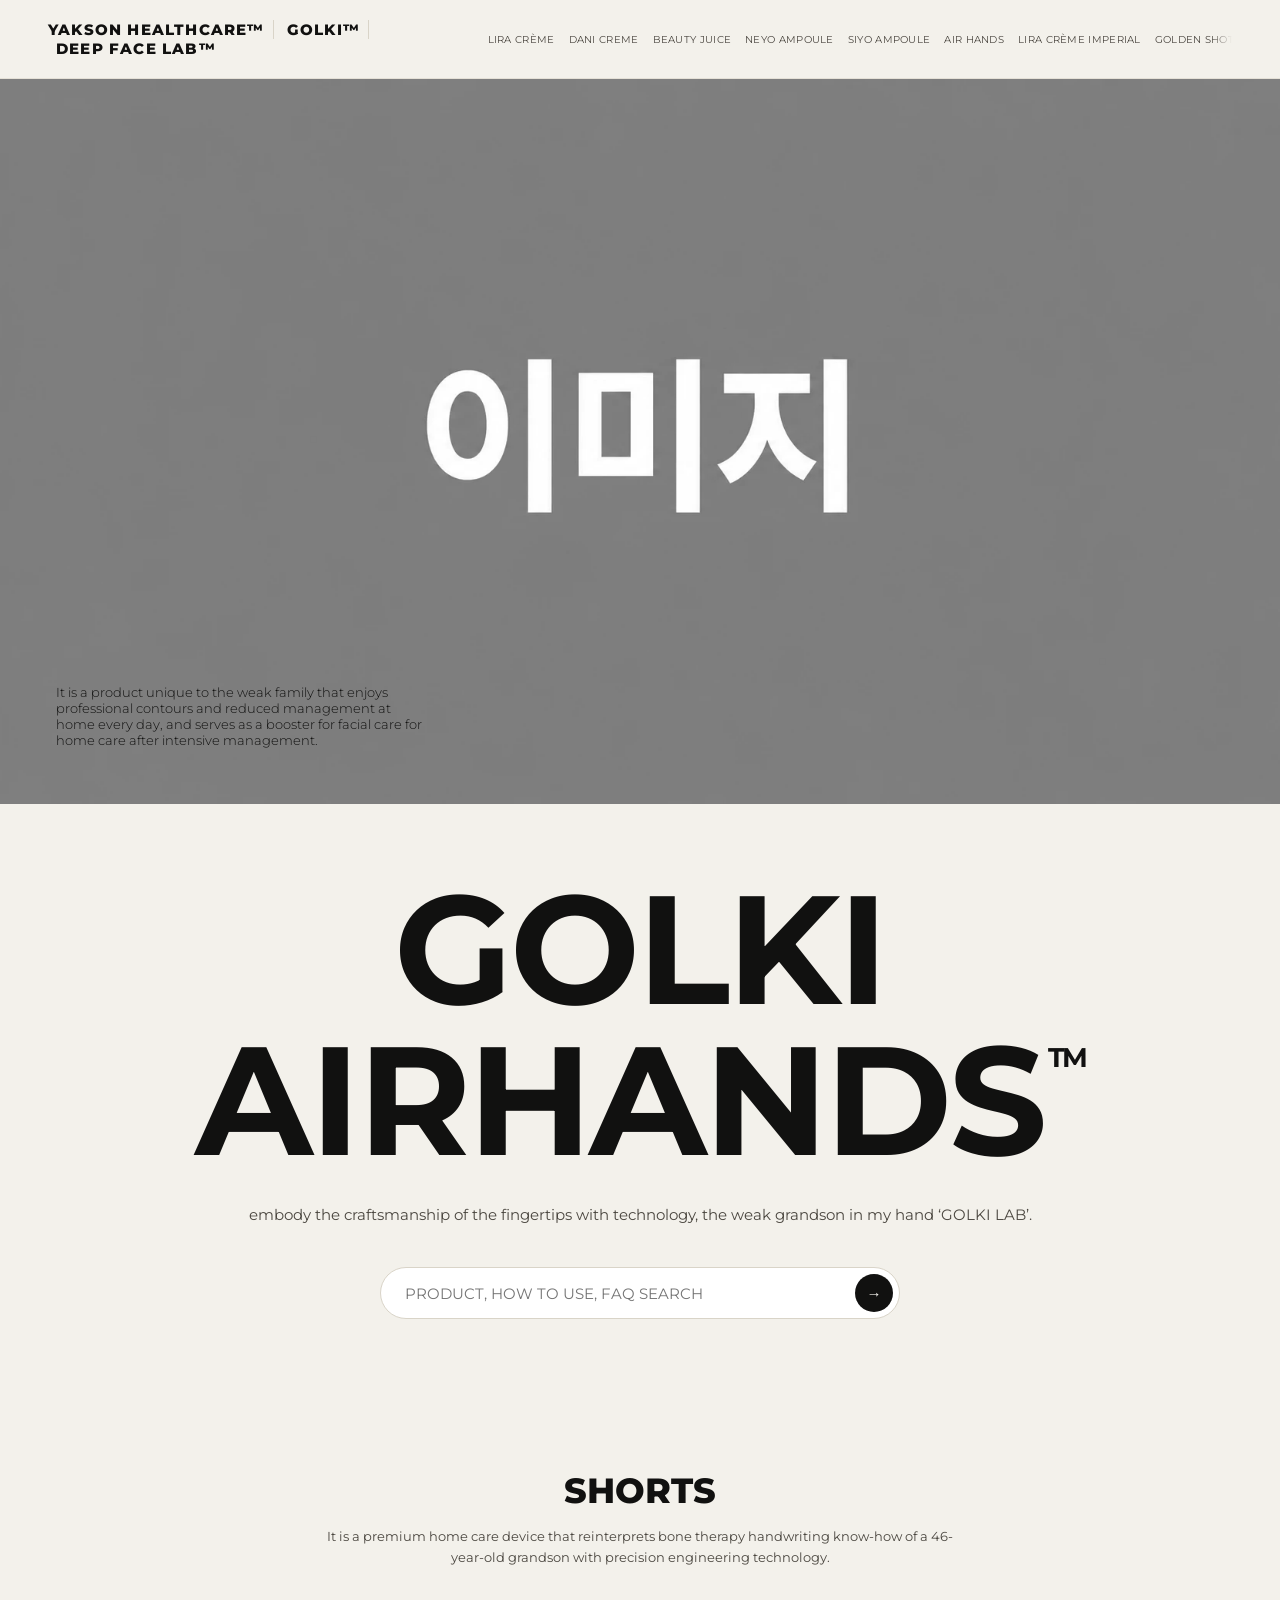
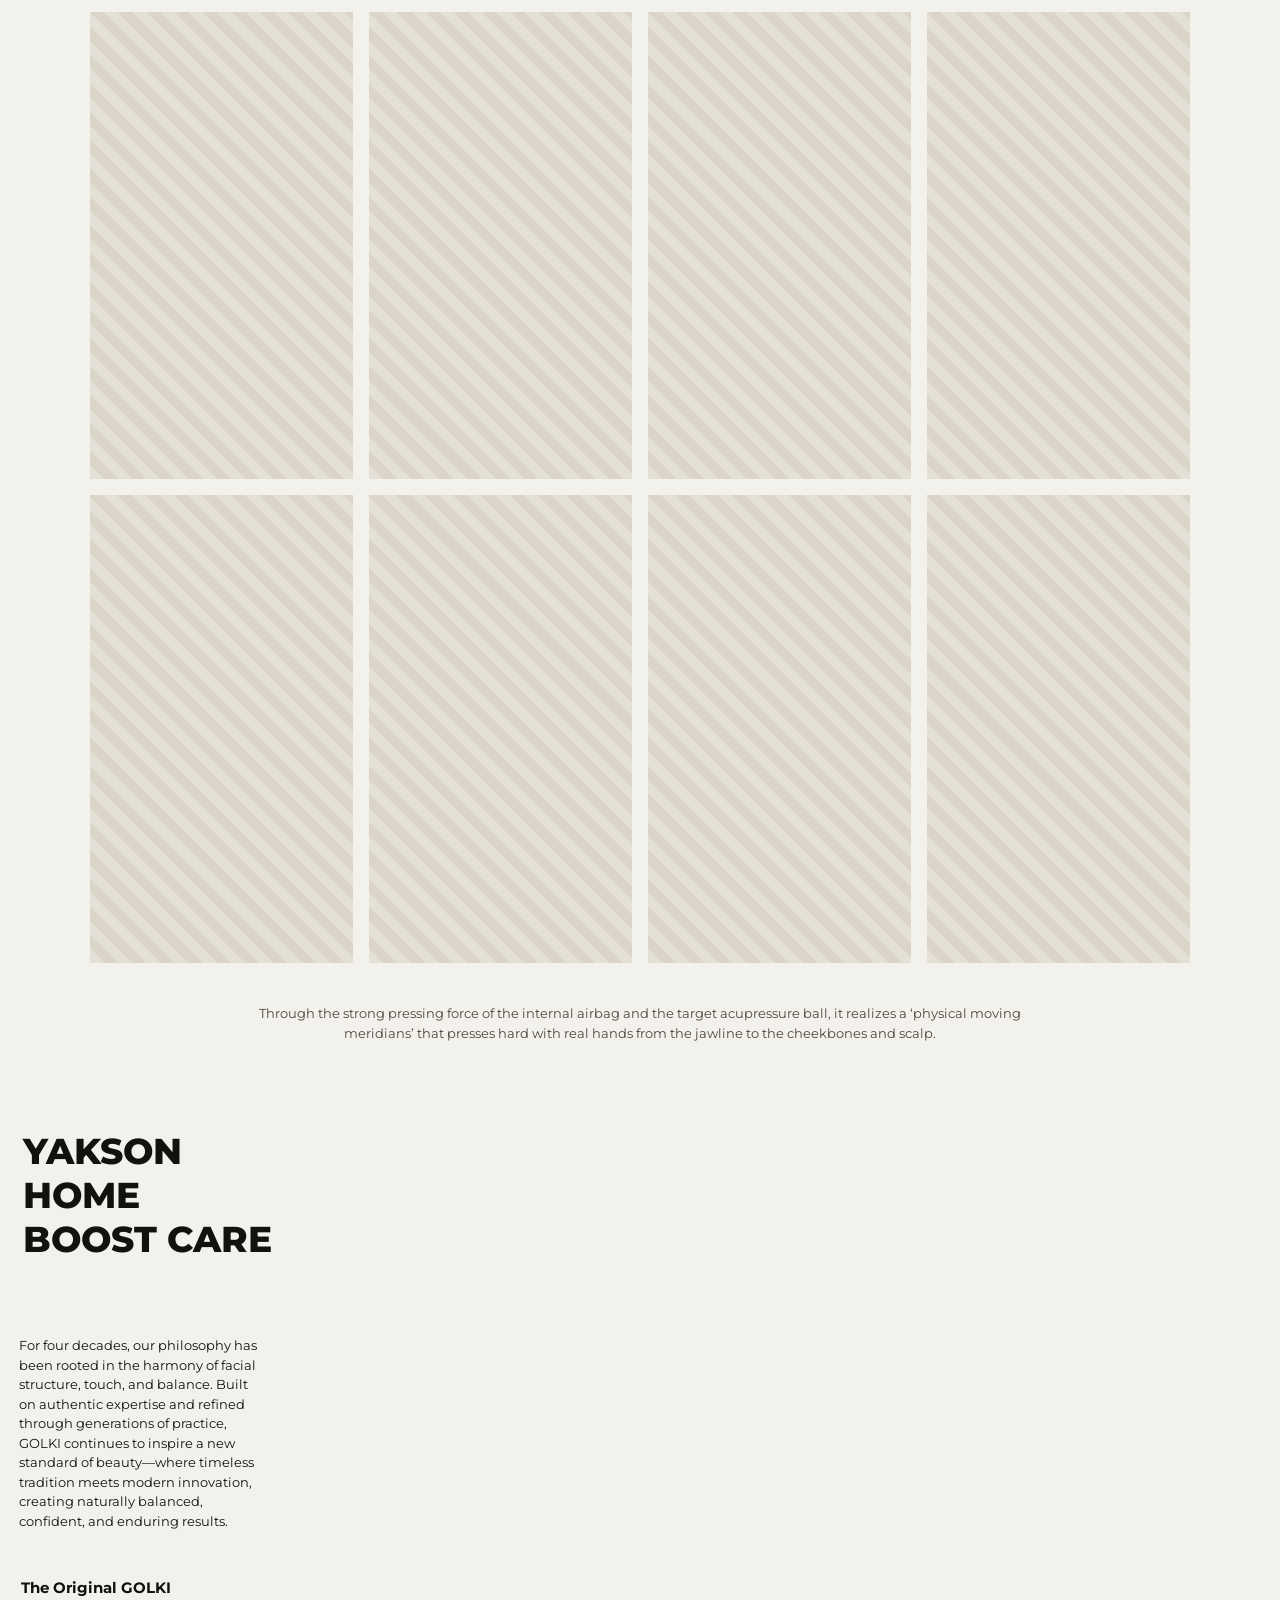
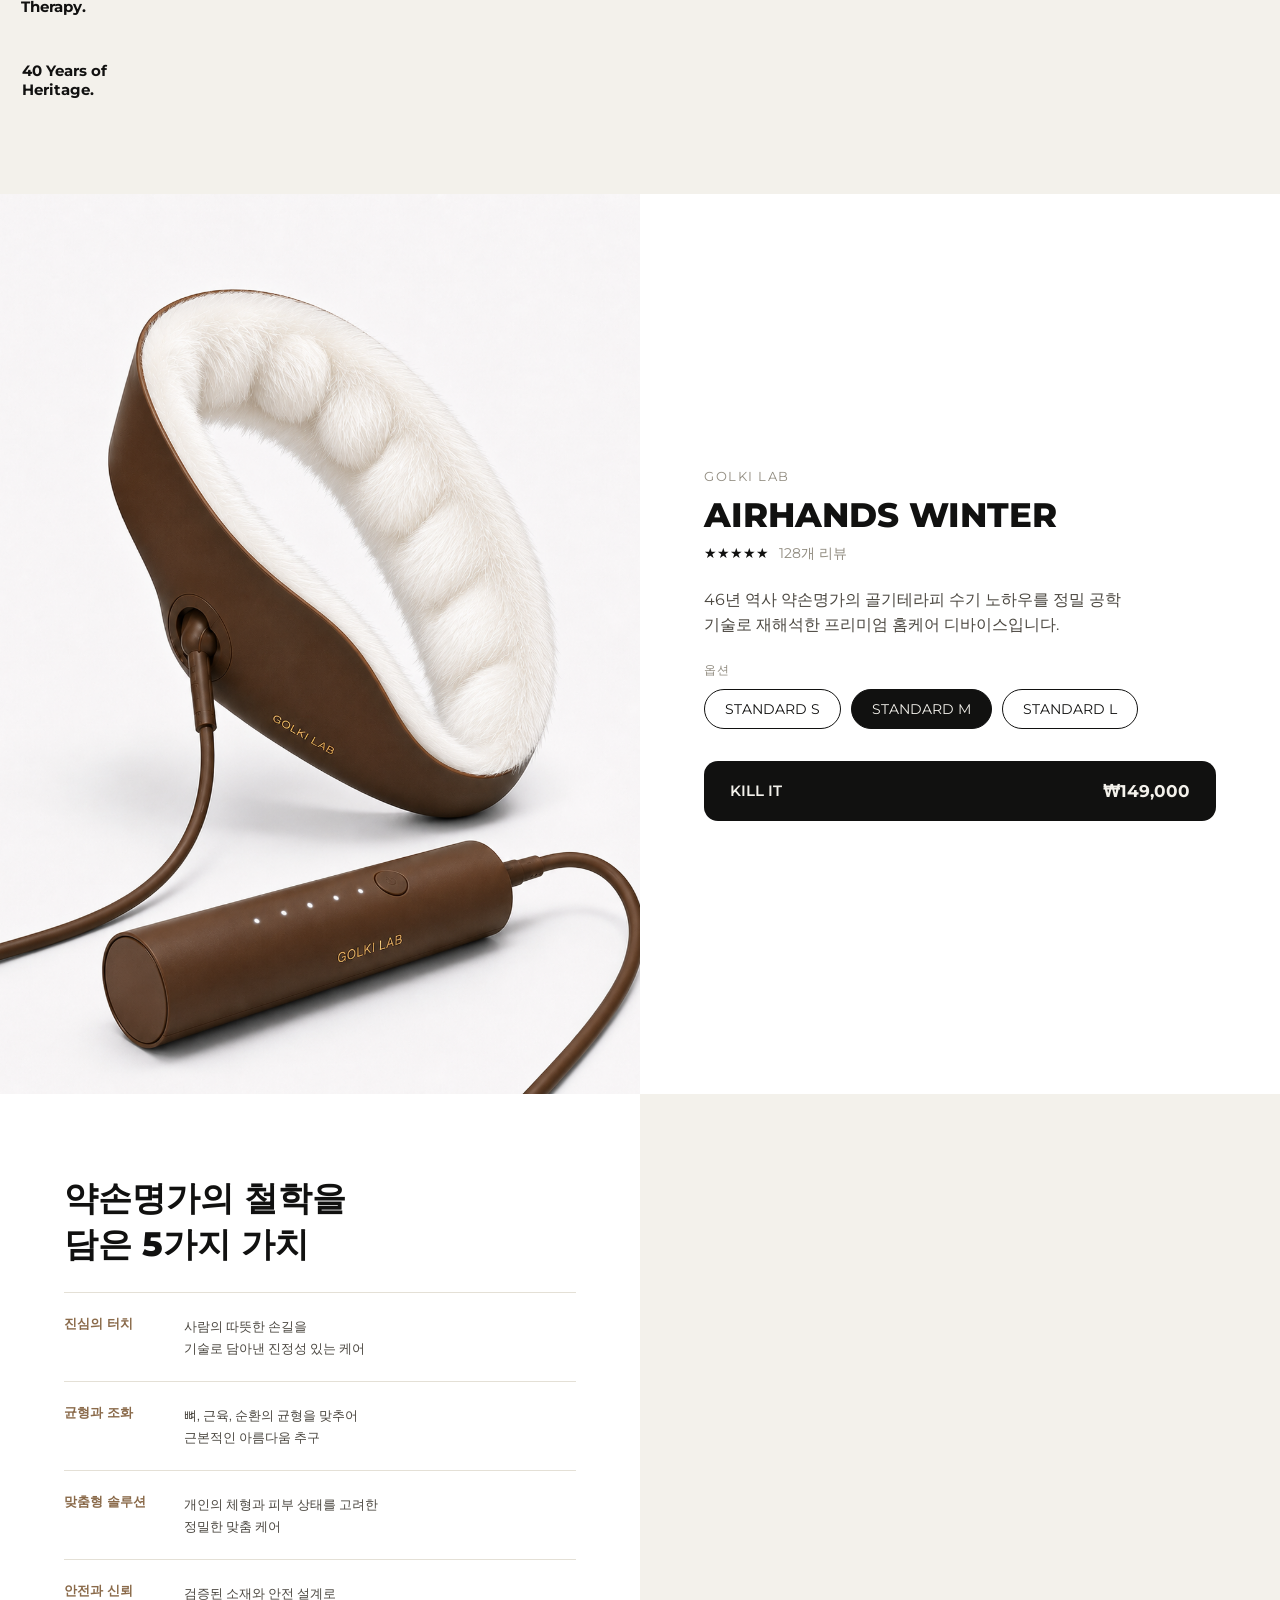
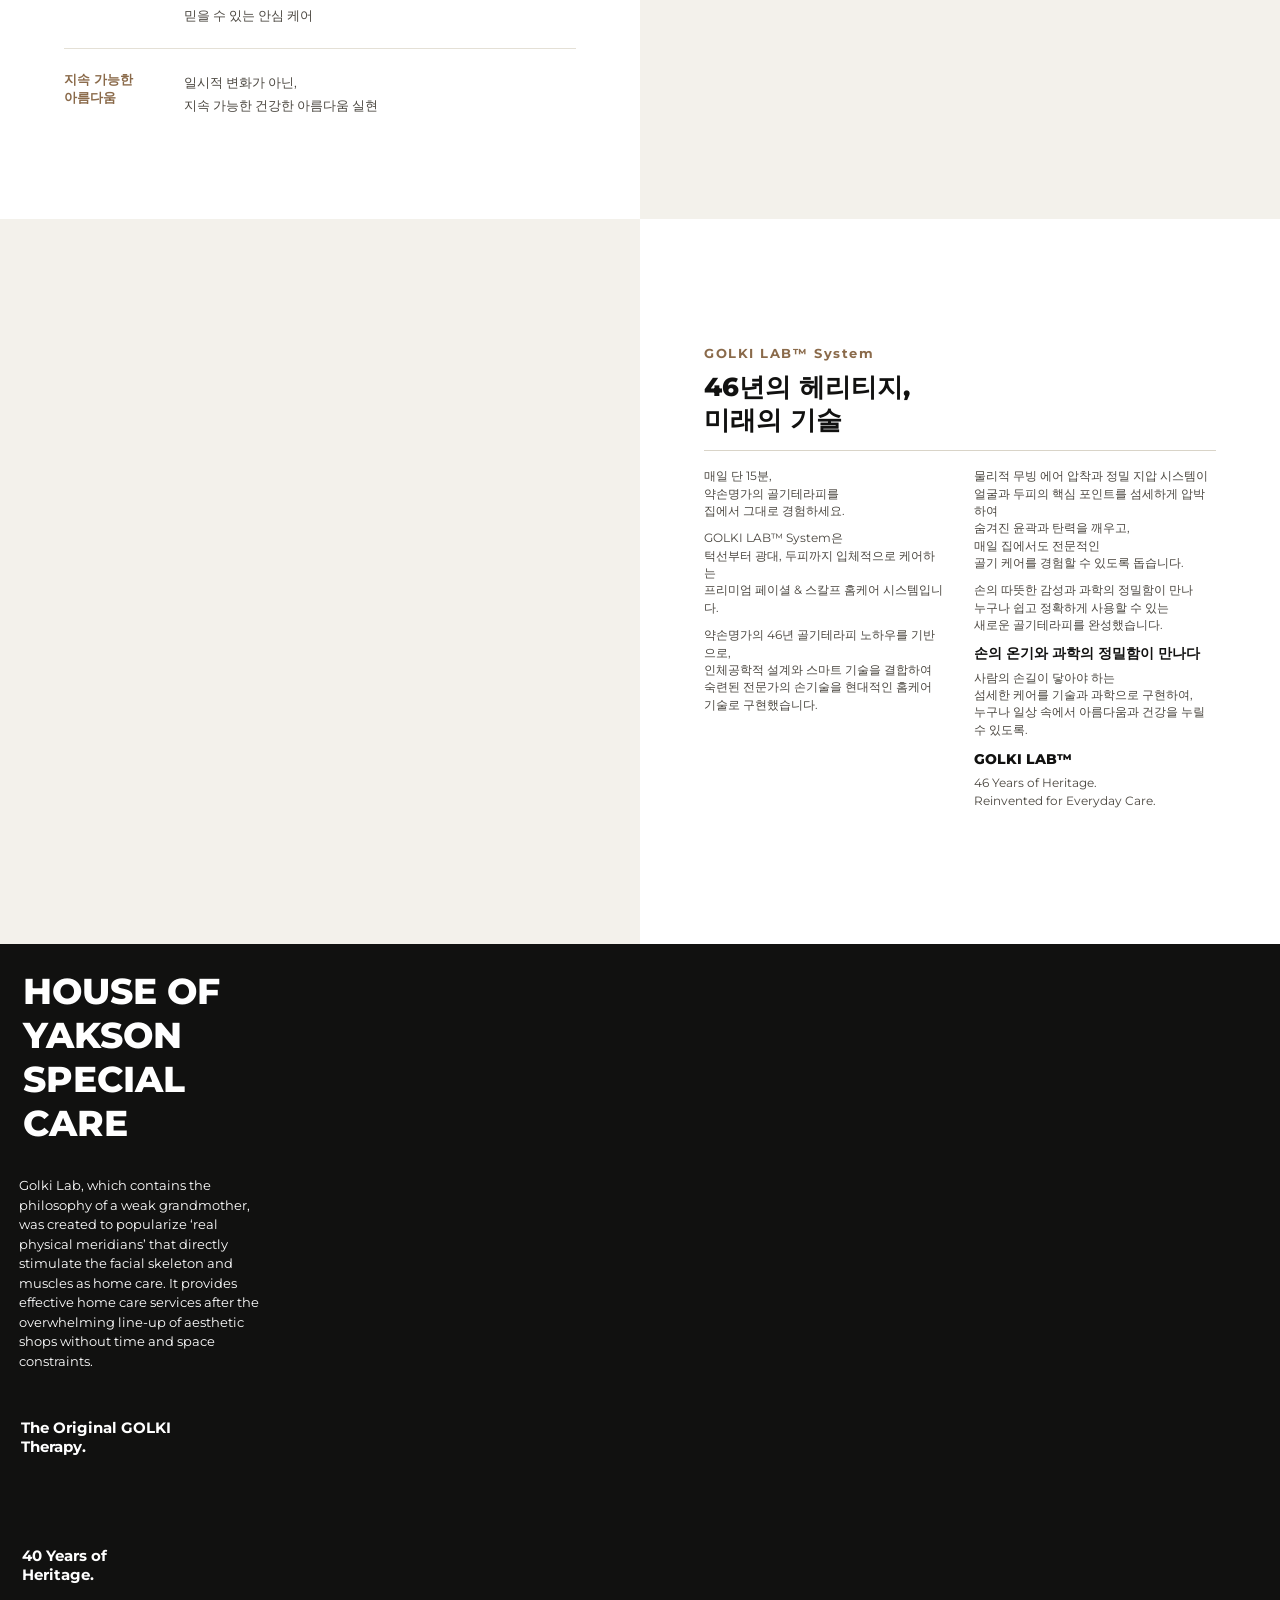
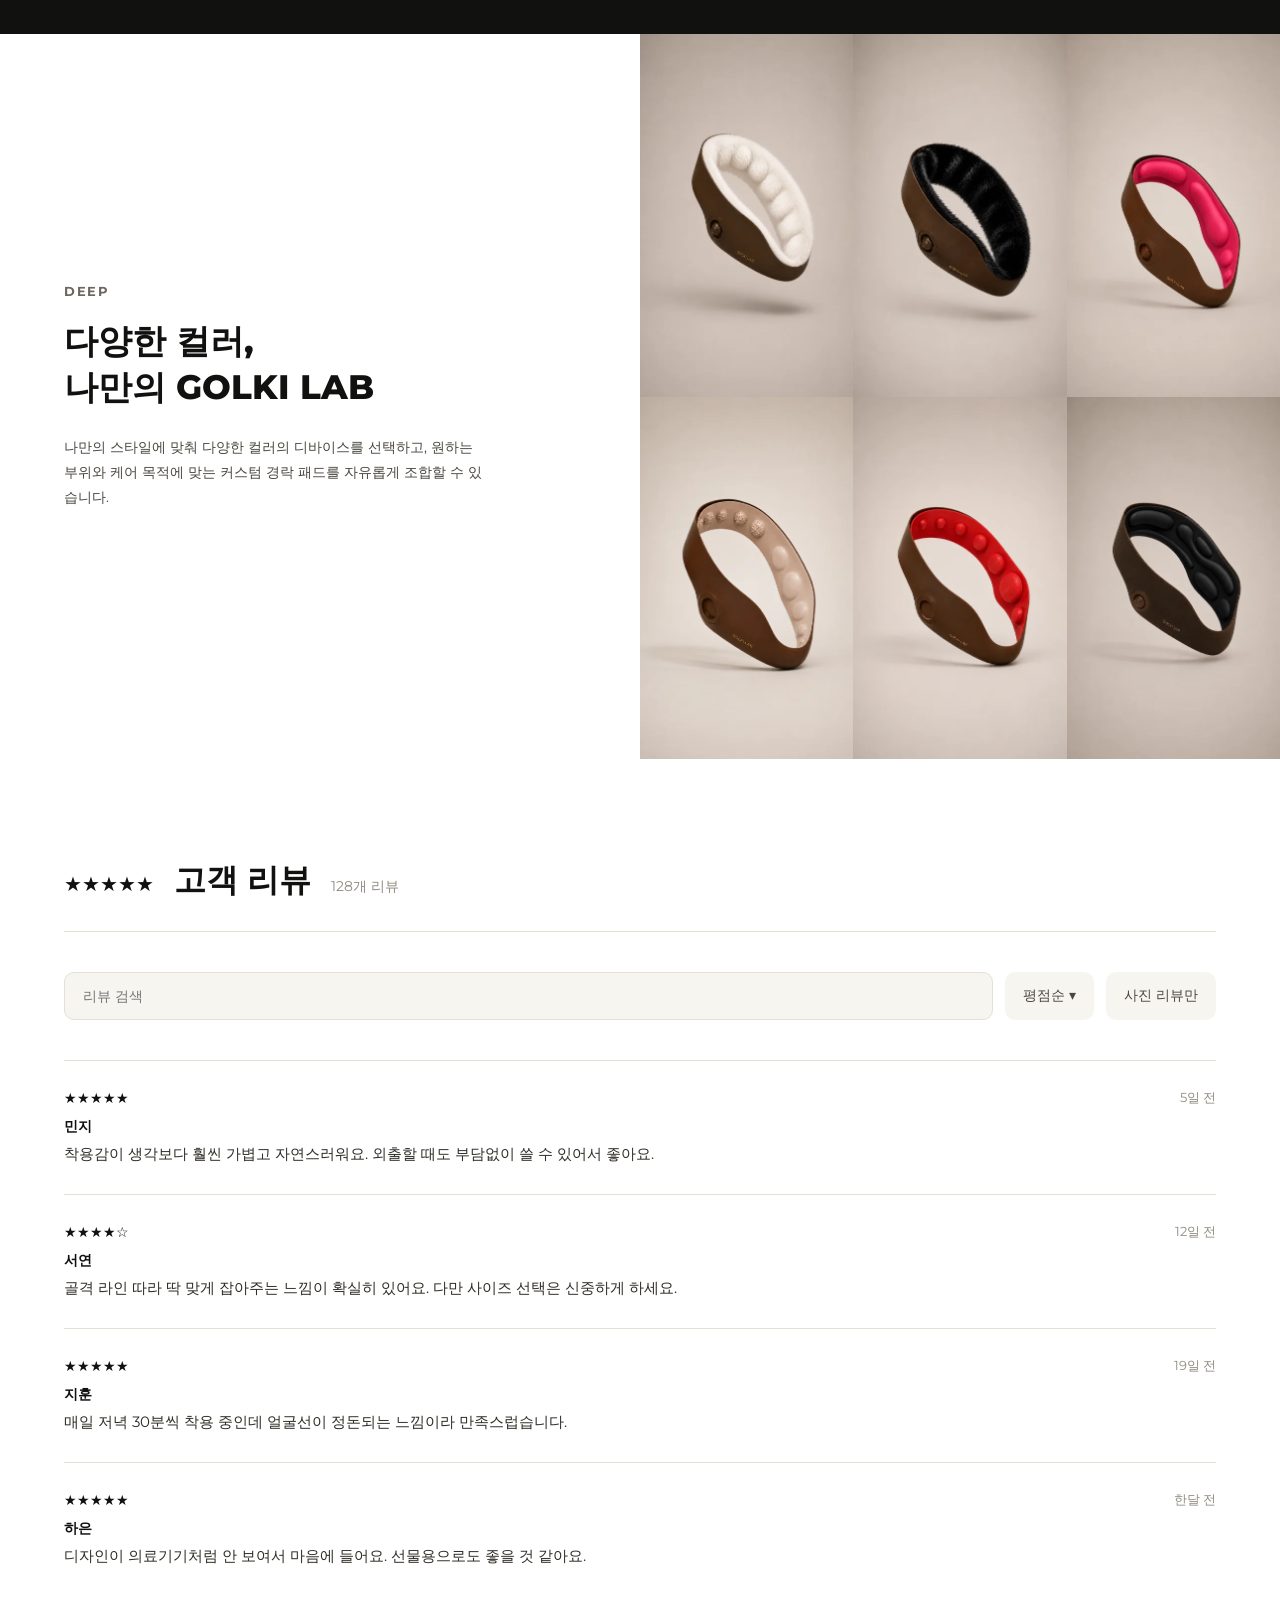
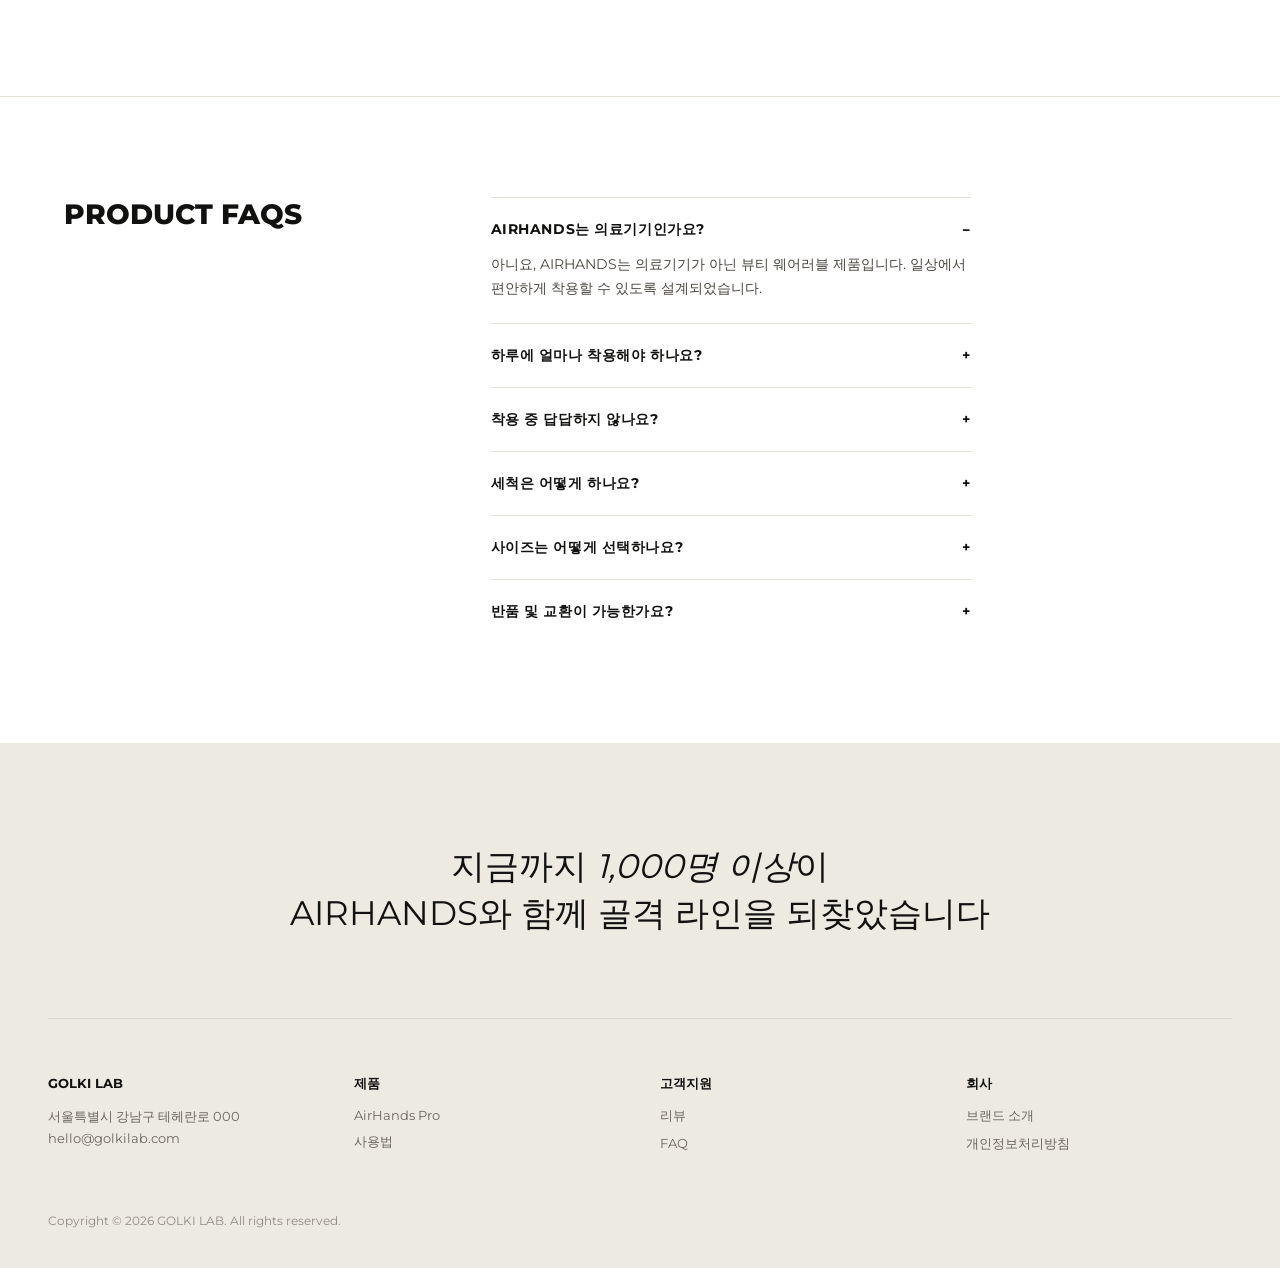
==== airhands.html @ cce20fc6 "Swap AIRHANDS landing first image for the new provided image Replaced the top hover-reveal section's" ====
<!DOCTYPE html>
<html lang="en">
<head>
<meta charset="utf-8">
<meta name="viewport" content="width=device-width, initial-scale=1">
<title>GOLKI AIRHANDS — House of Yakson Special Care</title>
<link rel="stylesheet" href="style.css?v=18">
<link rel="stylesheet" href="detail.css?v=23">
<link rel="stylesheet" href="deep/deep.css?v=75">
</head>
<body>

<header class="dp-header">
  <div class="dp-logo">
    <a class="dp-logo__part" href="https://yaksonhealthcare.com/?NaPm=ct%3Dms4j7hif%7Cci%3Dcheckout%7Ctr%3Dds%7Ctrx%3Dnull%7Chk%3D2b1eb2c19a3b98ba91d987882d9d5e9d4704e793">YAKSON HEALTHCARE™</a>
    <a class="dp-logo__part" href="#section-c" data-scroll="section-c">GOLKI™</a>
    <a class="dp-logo__part" href="deep/deep.html">DEEP FACE LAB™</a>
  </div>
  <nav class="dp-nav">
    <div class="dp-nav__row">
      <a href="deep/products/lira-creme.html">LIRA CRÈME</a>
      <a href="deep/products/azul-gel-creme.html">DANI CREME</a>
      <a href="deep/products/lira-daily-green-juice.html">BEAUTY JUICE</a>
      <a href="deep/products/antioxidant-ampoule.html">NEYO AMPOULE</a>
      <a href="deep/products/lifting-ampoule.html">SIYO AMPOULE</a>
    </div>
    <div class="dp-nav__row">
      <a href="airhands.html">AIR HANDS</a>
      <a href="deep/products/lira-creme-supreme.html">LIRA CRÈME IMPERIAL</a>
      <a href="deep/products/golden-shot.html">GOLDEN SHOT</a>
      <a href="deep/products/booster-toner.html">GETTA TONER</a>
    </div>
  </nav>
</header>

<main>

  <!-- ============ SECTION C — full frame hover-reveal image ============ -->
  <section class="section-c" id="section-c" data-media>
    <canvas class="section-c__canvas"></canvas>
    <img class="section-c__source" src="./assets/airhands-first-image.webp" alt="" hidden>
    <p class="section-c__caption">It is a product unique to the weak family that enjoys professional contours and reduced management at home every day, and serves as a booster for facial care for home care after intensive management.</p>
  </section>

  <!-- ============ SECTION A — hero / search ============ -->
  <section class="section-a" id="section-a">
    <div class="hero">
      <h1 class="hero__title">GOLKI<br><span class="hero__airhands-row"><span class="hero__airhands-text">AIRHANDS</span><span class="hero__tm">TM</span></span></h1>
      <p class="hero__tagline">embody the craftsmanship of the fingertips with technology, the weak grandson in my hand &lsquo;GOLKI LAB&rsquo;.</p>

      <div class="search" id="search">
        <div class="search__bar">
          <input class="search__input" id="searchInput" type="text" placeholder="PRODUCT, HOW TO USE, FAQ SEARCH" autocomplete="off">
          <button class="search__btn" id="searchBtn" type="button" aria-label="Search">→</button>
        </div>
        <div class="search__suggestions" id="searchSuggestions" hidden></div>
      </div>
    </div>
  </section>

  <!-- ============ SECTION B — SHORTS video grid ============ -->
  <section class="section-b" id="section-b">
    <div class="section-b__intro">
      <h2>SHORTS</h2>
      <p>It is a premium home care device that reinterprets bone therapy handwriting know-how of a 46-year-old grandson with precision engineering technology.</p>
    </div>
    <div class="video-grid" id="videoGrid"></div>
    <p class="section-b__outro">Through the strong pressing force of the internal airbag and the target acupressure ball, it realizes a &lsquo;physical moving meridians&rsquo; that presses hard with real hands from the jawline to the cheekbones and scalp.</p>
  </section>

  <!-- ============ FULL PAGE AUTOPLAY VIDEO ============ -->
  <section class="section-full-video" id="section-full-video" data-media>
    <video class="section-full-video__video" autoplay muted loop playsinline data-fallback="video">
      <source src="./assets/full-video-1.mp4" type="video/mp4">
    </video>
    <div class="section-full-video__heading">YAKSON<br>HOME<br>BOOST CARE</div>
    <p class="section-full-video__body">For four decades, our philosophy has been rooted in the harmony of facial structure, touch, and balance. Built on authentic expertise and refined through generations of practice, GOLKI continues to inspire a new standard of beauty—where timeless tradition meets modern innovation, creating naturally balanced, confident, and enduring results.</p>
    <strong class="section-full-video__eyebrow-top">The Original GOLKI Therapy.</strong>
    <strong class="section-full-video__eyebrow-bottom">40 Years of Heritage.</strong>
  </section>

  <!-- ============ SECTION E — half/half purchase panel ============ -->
  <section class="section-e" id="section-e">
    <div class="section-e__image" data-media>
      <img src="./img_7963-mrjzghoz-988d.png" alt="" data-fallback="cover">
    </div>
    <div class="section-e__panel">
      <div>
        <div class="section-e__kicker">GOLKI LAB</div>
        <a class="section-e__title" href="detail.html" style="display:block;">AIRHANDS WINTER</a>
        <div class="section-e__stars">★★★★★ <span>128개 리뷰</span></div>
      </div>
      <p class="section-e__desc">46년 역사 약손명가의 골기테라피 수기 노하우를 정밀 공학 기술로 재해석한 프리미엄 홈케어 디바이스입니다.</p>
      <div class="section-e__sizes">
        <div class="section-e__sizes-label">옵션</div>
        <div class="size-options" id="sizeOptions">
          <button class="size-option" data-size="S">STANDARD S</button>
          <button class="size-option is-selected" data-size="M">STANDARD M</button>
          <button class="size-option" data-size="L">STANDARD L</button>
        </div>
      </div>
      <a class="section-e__cta" href="detail.html" style="text-decoration:none;">
        <span>KILL IT</span>
        <span>₩149,000</span>
      </a>
    </div>
  </section>

  <!-- ============ SECTION F — 5 values (text left / video right) ============ -->
  <section class="d-split" id="section-f">
    <div class="d-split__text d-split__text--center">
      <h2 class="d-h2">약손명가의 철학을 <br>담은 5가지 가치</h2>
      <div class="d-value-list">
        <div class="d-value"><span class="d-value__label">진심의 터치</span><span class="d-value__desc">사람의 따뜻한 손길을<br>기술로 담아낸 진정성 있는 케어</span></div>
        <div class="d-value"><span class="d-value__label">균형과 조화</span><span class="d-value__desc">뼈, 근육, 순환의 균형을 맞추어<br>근본적인 아름다움 추구</span></div>
        <div class="d-value"><span class="d-value__label">맞춤형 솔루션</span><span class="d-value__desc">개인의 체형과 피부 상태를 고려한<br>정밀한 맞춤 케어</span></div>
        <div class="d-value"><span class="d-value__label">안전과 신뢰</span><span class="d-value__desc">검증된 소재와 안전 설계로<br>믿을 수 있는 안심 케어</span></div>
        <div class="d-value"><span class="d-value__label">지속 가능한<br>아름다움</span><span class="d-value__desc">일시적 변화가 아닌,<br>지속 가능한 건강한 아름다움 실현</span></div>
      </div>
    </div>
    <div class="d-split__media">
      <video autoplay muted loop playsinline>
        <source src="./assets/five-values-video.mp4" type="video/mp4">
      </video>
    </div>
  </section>

  <!-- ============ SECTION G — 46 years heritage (video left / text right) ============ -->
  <section class="d-split" id="section-g">
    <div class="d-split__media">
      <video autoplay muted loop playsinline>
        <source src="./assets/heritage-video.mp4" type="video/mp4">
      </video>
    </div>
    <div class="d-split__text d-split__text--white">
      <div class="d-kicker" style="margin-bottom:10px;">GOLKI LAB™ System</div>
      <h2 class="d-h2 d-h2--lg" style="font-size:26px;margin-bottom:12px;">46년의 헤리티지,<br>미래의 기술</h2>
      <div class="d-rule" style="margin-bottom:16px;"></div>
      <div class="d-heritage-columns">
        <div class="d-heritage-columns__col">
          <p class="d-body d-body--tight">매일 단 15분,<br>약손명가의 골기테라피를<br>집에서 그대로 경험하세요.</p>
          <p class="d-body d-body--tight">GOLKI LAB™ System은<br>턱선부터 광대, 두피까지 입체적으로 케어하는<br>프리미엄 페이셜 &amp; 스칼프 홈케어 시스템입니다.</p>
          <p class="d-body d-body--tight"><span class="d-colorpad__desc--desktop">약손명가의 46년 골기테라피 노하우를 기반으로,<br>인체공학적 설계와 스마트 기술을 결합하여<br>숙련된 전문가의 손기술을 현대적인 홈케어 기술로 구현했습니다.</span><span class="d-colorpad__desc--mobile">약손명가의 46년 골기테라피 노하우를 기반으로,<br>인체공학적 설계와 스마트 기술을 결합하여<br>숙련된 전문가의 손기술을<br>현대적인 홈케어 기술로 구현했습니다.</span></p>
        </div>
        <div class="d-heritage-columns__col">
          <p class="d-body d-body--tight">물리적 무빙 에어 압착과 정밀 지압 시스템이<br>얼굴과 두피의 핵심 포인트를 섬세하게 압박하여<br>숨겨진 윤곽과 탄력을 깨우고,<br>매일 집에서도 전문적인<br>골기 케어를 경험할 수 있도록 돕습니다.</p>
          <p class="d-body d-body--tight">손의 따뜻한 감성과 과학의 정밀함이 만나<br>누구나 쉽고 정확하게 사용할 수 있는<br>새로운 골기테라피를 완성했습니다.</p>
          <div class="d-heritage-block" style="margin-bottom:12px;">
            <div class="d-heritage-block__title" style="font-size:14px;margin-bottom:6px;">손의 온기와 과학의 정밀함이 만나다</div>
            <p class="d-body d-body--tight">사람의 손길이 닿아야 하는<br>섬세한 케어를 기술과 과학으로 구현하여,<br>누구나 일상 속에서 아름다움과 건강을 누릴 수 있도록.</p>
          </div>
          <div>
            <div class="d-heritage-block__title" style="font-size:14px;margin-bottom:6px;">GOLKI LAB™</div>
            <p class="d-body d-body--tight">46 Years of Heritage.<br>Reinvented for Everyday Care.</p>
          </div>
        </div>
      </div>
    </div>
  </section>

  <!-- ============ SECTION D — heritage video (dark) ============ -->
  <section class="section-d" id="section-d" data-media>
    <video class="section-d__video" autoplay muted loop playsinline data-fallback="video">
      <source src="./assets/section-d-fill.mp4" type="video/mp4">
    </video>
    <div class="section-d__heading">HOUSE OF YAKSON<br>SPECIAL<br>CARE</div>
    <p class="section-d__body">Golki Lab, which contains the philosophy of a weak grandmother, was created to popularize &lsquo;real physical meridians&rsquo; that directly stimulate the facial skeleton and muscles as home care. It provides effective home care services after the overwhelming line-up of aesthetic shops without time and space constraints.</p>
    <strong class="section-d__eyebrow-top">The Original GOLKI Therapy.</strong>
    <strong class="section-d__eyebrow-bottom">40 Years of Heritage.</strong>
  </section>

  <!-- ============ GALLERY — text left / 3x2 image grid right ============ -->
  <section class="gallery-split" id="section-gallery">
    <div class="gallery-split__text">
      <div class="gallery-split__kicker">DEEP</div>
      <h2 class="gallery-split__title">다양한 컬러,<br>나만의 GOLKI LAB</h2>
      <p class="gallery-split__desc">나만의 스타일에 맞춰 다양한 컬러의 디바이스를 선택하고, 원하는 부위와 케어 목적에 맞는 커스텀 경락 패드를 자유롭게 조합할 수 있습니다.</p>
    </div>
    <div class="gallery-split__grid">
      <a class="gallery__tile" href="detail.html" data-media><img src="./assets/gallery-1.webp" alt="이미지 1" data-fallback="cover" data-label="이미지 1"></a>
      <a class="gallery__tile" href="detail.html" data-media><img src="./assets/gallery-2.webp" alt="이미지 2" data-fallback="cover" data-label="이미지 2"></a>
      <a class="gallery__tile" href="detail.html" data-media><img src="./assets/gallery-3.webp" alt="이미지 3" data-fallback="cover" data-label="이미지 3"></a>
      <a class="gallery__tile" href="detail.html" data-media><img src="./assets/gallery-4.webp" alt="이미지 4" data-fallback="cover" data-label="이미지 4"></a>
      <a class="gallery__tile" href="detail.html" data-media><img src="./assets/gallery-5.webp" alt="이미지 5" data-fallback="cover" data-label="이미지 5"></a>
      <a class="gallery__tile" href="detail.html" data-media><img src="./assets/gallery-top-6.webp" alt="이미지 6" data-fallback="cover" data-label="이미지 6"></a>
    </div>
  </section>

  <!-- ============ SECTION H — customer reviews ============ -->
  <section class="section-h" id="section-h">
    <div class="section-h__inner">
      <div class="section-h__head">
        <div class="section-h__stars">★★★★★</div>
        <div class="section-h__title">고객 리뷰</div>
        <div class="section-h__count">128개 리뷰</div>
      </div>
      <div class="section-h__tools">
        <input class="section-h__search" type="text" placeholder="리뷰 검색" id="reviewSearch">
        <div class="section-h__chip">평점순 ▾</div>
        <div class="section-h__chip">사진 리뷰만</div>
      </div>
      <div class="review-list" id="reviewList"></div>
    </div>
  </section>

  <!-- ============ SECTION I — product FAQ ============ -->
  <section class="section-i" id="section-i">
    <div class="section-i__inner">
      <div class="section-i__left">
        <div class="section-i__title">PRODUCT FAQS</div>
      </div>
      <div class="section-i__right">
        <div class="accordion" id="accordionFAQ"></div>
      </div>
    </div>
  </section>

  <!-- ============ SECTION J — footer ============ -->
  <section class="section-j" id="section-j">
    <div class="section-j__banner">
      지금까지 <span>1,000명 이상</span>이<br>
      AIRHANDS와 함께 골격 라인을 되찾았습니다
    </div>
    <div class="section-j__grid">
      <div class="footer-col">
        <div class="footer-col__title">GOLKI LAB</div>
        <div class="footer-col__body">서울특별시 강남구 테헤란로 000<br>hello@golkilab.com</div>
      </div>
      <div class="footer-col">
        <div class="footer-col__title">제품</div>
        <a href="#section-f" data-scroll="section-f">AirHands Pro</a>
        <a href="#section-g" data-scroll="section-g">사용법</a>
      </div>
      <div class="footer-col">
        <div class="footer-col__title">고객지원</div>
        <a href="#section-h" data-scroll="section-h">리뷰</a>
        <a href="#section-i" data-scroll="section-i">FAQ</a>
      </div>
      <div class="footer-col">
        <div class="footer-col__title">회사</div>
        <a href="#section-a" data-scroll="section-a">브랜드 소개</a>
        <span>개인정보처리방침</span>
      </div>
    </div>
    <div class="section-j__copyright">Copyright © 2026 GOLKI LAB. All rights reserved.</div>
  </section>

</main>

<script src="script.js?v=4"></script>
</body>
</html>
---- style.css ----
@font-face {
  font-family: 'Montserrat';
  font-style: normal;
  font-weight: 300;
  font-display: swap;
  src: url('./assets/fonts/montserrat-300.woff2') format('woff2');
}
@font-face {
  font-family: 'Montserrat';
  font-style: normal;
  font-weight: 400;
  font-display: swap;
  src: url('./assets/fonts/montserrat-400.woff2') format('woff2');
}
@font-face {
  font-family: 'Montserrat';
  font-style: normal;
  font-weight: 500;
  font-display: swap;
  src: url('./assets/fonts/montserrat-500.woff2') format('woff2');
}
@font-face {
  font-family: 'Montserrat';
  font-style: normal;
  font-weight: 600;
  font-display: swap;
  src: url('./assets/fonts/montserrat-600.woff2') format('woff2');
}
@font-face {
  font-family: 'Montserrat';
  font-style: normal;
  font-weight: 700;
  font-display: swap;
  src: url('./assets/fonts/montserrat-700.woff2') format('woff2');
}
@font-face {
  font-family: 'Montserrat';
  font-style: normal;
  font-weight: 800;
  font-display: swap;
  src: url('./assets/fonts/montserrat-800.woff2') format('woff2');
}

:root {
  --bg: #F3F1EB;
  --bg-alt: #EDEAE2;
  --bg-soft: #F7F5F0;
  --ink: #111110;
  --ink-2: #302d27;
  --ink-3: #4b4740;
  --ink-4: #6b675e;
  --ink-5: #918c80;
  --line: #e4e0d6;
  --line-2: #d9d4c8;
  --white: #FFFFFF;
}

* { box-sizing: border-box; }

html { scroll-behavior: smooth; }

body {
  margin: 0;
  background: var(--bg);
  color: var(--ink);
  font-family: 'Montserrat', 'Helvetica Neue', Helvetica, Arial, sans-serif;
  -webkit-font-smoothing: antialiased;
  overflow-x: hidden;
}

a { color: inherit; text-decoration: none; transition: opacity .15s ease; }
a:hover { opacity: .65; }

p { margin: 0; }

::selection { background: var(--ink); color: var(--bg); }

/* placeholder media fallback (shown when real photo/video assets are absent) */
[data-media] { position: relative; background: repeating-linear-gradient(135deg, #e4e0d6, #e4e0d6 12px, #dad5c8 12px, #dad5c8 24px); }
[data-media]::after {
  content: attr(data-fallback-label);
  position: absolute; inset: 0;
  display: flex; align-items: center; justify-content: center;
  font-family: monospace; font-size: 11px; letter-spacing: .06em;
  color: #6b675e; text-transform: uppercase; pointer-events: none;
}
[data-media] img, [data-media] video { position: relative; z-index: 1; }
[data-media] img[src=""], [data-media] img:not([src]) { display: none; }
[data-media].media-missing img, [data-media].media-missing video { display: none; }

/* ===== header ===== */
.site-header {
  position: sticky; top: 0; left: 0; right: 0; z-index: 100;
  display: flex; justify-content: space-between; align-items: center;
  padding: 20px 48px;
  background: rgba(243,241,235,0.9);
  backdrop-filter: blur(8px);
  border-bottom: 1px solid var(--line);
}
.logo { font-size: 15px; font-weight: 700; letter-spacing: .08em; }
.main-nav { display: flex; gap: 32px; font-size: 13px; letter-spacing: .04em; color: var(--ink-3); }

/* ===== section C ===== */
.section-c {
  position: relative; height: 725px; width: 100%; overflow: hidden;
  display: flex; align-items: flex-end;
}
.section-c__canvas { position: absolute; inset: 0; width: 100%; height: 100%; z-index: 1; }
.section-c__caption {
  position: relative; z-index: 2; padding: 56px;
  font-size: 10pt; font-weight: 300; color: var(--ink);
  max-width: 480px;
}

/* ===== section A — hero ===== */
.section-a { min-height: 65vh; width: 100%; padding: 36px 48px; display: flex; flex-direction: column; }
.hero { flex: 1; display: flex; flex-direction: column; align-items: center; justify-content: center; text-align: center; gap: 28px; }
.hero__title {
  margin: 0; font-size: clamp(64px, 12vw, 168px); font-weight: 700;
  letter-spacing: -0.02em; line-height: .98; position: relative;
}
.hero__airhands-row { display: inline-flex; align-items: flex-start; }
.hero__tm { font-size: 0.175em; font-weight: 700; line-height: 1; margin-left: 4px; position: relative; top: 20px; }
.hero__tagline { max-width: none; white-space: nowrap; font-size: 15px; line-height: 1.6; color: var(--ink-3); font-weight: 400; }

.search { position: relative; width: 100%; max-width: 520px; margin-top: 12px; }
.search__bar {
  display: flex; align-items: center; background: var(--white);
  border: 1px solid var(--line-2); border-radius: 999px; padding: 6px 6px 6px 22px;
}
.search__input { flex: 1; border: none; outline: none; background: transparent; font-size: 15px; font-family: inherit; color: var(--ink); }
.search__btn {
  width: 38px; height: 38px; border-radius: 50%; background: var(--ink); color: var(--bg);
  border: none; display: flex; align-items: center; justify-content: center; cursor: pointer;
  flex-shrink: 0; font-size: 15px;
}
.search__suggestions {
  position: absolute; top: 56px; left: 0; right: 0; background: var(--white);
  border: 1px solid var(--line-2); border-radius: 16px; padding: 8px;
  box-shadow: 0 12px 28px rgba(17,17,16,0.08); text-align: left; z-index: 10;
}
.search__suggestion { padding: 12px 14px; border-radius: 10px; cursor: pointer; font-size: 14px; color: var(--ink-2); }
.search__suggestion:hover { background: var(--bg); opacity: 1; }
.search__no-results { padding: 12px 14px; font-size: 14px; color: var(--ink-5); }

/* ===== section D — heritage video ===== */
.section-d {
  position: relative; height: 690px; width: 100%; overflow: hidden;
  background: var(--ink); color: var(--white);
}
.section-d__video { position: absolute !important; inset: 0; width: 100%; height: 100%; object-fit: cover; z-index: 0; }
.section-d__heading {
  position: absolute; left: 23px; top: 25px; width: 260px; z-index: 2;
  font-size: clamp(22px, 3vw, 36px); font-weight: 800;
}
.section-d__body { position: absolute; left: 19px; top: 232px; width: 240px; font-size: 13px; line-height: 1.5; z-index: 2; }
.section-d__eyebrow-top { position: absolute; left: 21px; top: 474px; width: 160px; font-size: 15px; z-index: 2; }
.section-d__eyebrow-bottom { position: absolute; left: 22px; top: 602px; width: 110px; font-size: 15px; z-index: 2; }

/* ===== section B — shorts grid ===== */
.section-b { padding: 80px 48px 60px; width: 100%; }
.section-b__intro { text-align: center; margin-bottom: 44px; }
.section-b__intro h2 { margin: 0 0 14px; font-size: 35px; font-weight: 800; }
.section-b__intro p { max-width: 640px; margin: 0 auto; font-size: 13px; color: var(--ink-3); line-height: 1.6; }
.video-grid {
  display: grid; grid-template-columns: repeat(4, 1fr); gap: 16px;
  max-width: 1100px; margin: 0 auto;
}
.video-cell { position: relative; aspect-ratio: 9/16; overflow: hidden; background: repeating-linear-gradient(45deg,#e4e0d6,#e4e0d6 10px,#dad5c8 10px,#dad5c8 20px); }
.video-cell video { position: absolute; inset: 0; width: 100%; height: 100%; object-fit: cover; z-index: 1; }
.video-cell__play {
  position: absolute; inset: 0; display: flex; align-items: center; justify-content: center;
}
.video-cell__play span {
  width: 42px; height: 42px; border-radius: 50%; background: rgba(17,17,16,0.55);
  display: flex; align-items: center; justify-content: center;
}
.video-cell__play span::after {
  content: ''; width: 0; height: 0; border-top: 8px solid transparent; border-bottom: 8px solid transparent;
  border-left: 13px solid var(--bg); margin-left: 3px;
}
.video-cell__label { position: absolute; bottom: 10px; left: 10px; font-family: monospace; font-size: 10px; color: var(--ink-4); letter-spacing: .04em; z-index: 1; }
.section-b__outro { max-width: 800px; margin: 40px auto 0; font-size: 13px; color: var(--ink-3); line-height: 1.6; text-align: center; }

/* ===== full-bleed video ===== */
.section-full-video { position: relative; width: 100%; height: 690px; overflow: hidden; background: var(--bg); }
.section-full-video__video { position: absolute !important; inset: 0; width: 100%; height: 100%; object-fit: cover; z-index: 0; }
.section-full-video__heading {
  position: absolute; left: 23px; top: 25px; width: 260px; z-index: 2;
  font-size: clamp(22px, 3vw, 36px); font-weight: 800; color: var(--ink);
}
.section-full-video__body { position: absolute; left: 19px; top: 232px; width: 240px; font-size: 13px; line-height: 1.5; color: var(--ink); z-index: 2; }
.section-full-video__eyebrow-top { position: absolute; left: 21px; top: 474px; width: 160px; font-size: 15px; color: var(--ink); z-index: 2; }
.section-full-video__eyebrow-bottom { position: absolute; left: 22px; top: 557px; width: 110px; font-size: 15px; color: var(--ink); z-index: 2; }

/* ===== section E — half/half purchase ===== */
.section-e { min-height: 100vh; width: 100%; display: flex; flex-wrap: wrap; }
.section-e__image { position: relative; flex: 1 1 480px; min-height: 480px; }
.section-e__image img { position: absolute; inset: 0; width: 100%; height: 100%; object-fit: cover; }
.section-e__panel {
  flex: 1 1 480px; padding: 80px 64px; display: flex; flex-direction: column;
  justify-content: center; gap: 24px; background: var(--white);
}
.section-e__kicker { font-size: 13px; letter-spacing: .12em; color: var(--ink-5); margin-bottom: 10px; }
.section-e__title { font-size: 34px; font-weight: 800; margin-bottom: 8px; }
.section-e__stars { display: flex; gap: 4px; font-size: 14px; }
.section-e__stars span { color: var(--ink-5); margin-left: 6px; }
.section-e__desc { font-size: 12pt; color: var(--ink-3); line-height: 1.6; max-width: 420px; }
.section-e__sizes-label { font-size: 12px; letter-spacing: .08em; color: var(--ink-5); margin-bottom: 10px; }
.size-options { display: flex; gap: 10px; flex-wrap: wrap; }
.size-option {
  padding: 10px 20px; border-radius: 999px; font-size: 14px; cursor: pointer;
  border: 1px solid var(--ink); background: transparent; font-family: inherit; color: var(--ink);
}
.size-option:hover { opacity: .7; }
.size-option.is-selected { background: var(--ink); color: var(--bg); }
.section-e__cta {
  display: flex; align-items: center; justify-content: space-between;
  background: var(--ink); color: var(--bg); border-radius: 14px; padding: 20px 26px; margin-top: 8px;
}
.section-e__cta span:first-child { font-size: 15px; font-weight: 600; }
.section-e__cta span:last-child { font-size: 17px; font-weight: 700; }

/* ===== accordion (shared by F / G / I) ===== */
.accordion__item { border-top: 1px solid var(--line); padding: 22px 0; max-width: 480px; }
.accordion__head {
  display: flex; justify-content: space-between; align-items: center; cursor: pointer;
  font-size: 14px; font-weight: 700; letter-spacing: .04em; background: none; border: none;
  width: 100%; text-align: left; padding: 0; font-family: inherit; color: var(--ink);
}
.accordion__body { font-size: 14px; color: var(--ink-3); line-height: 1.7; margin-top: 14px; white-space: pre-line; max-width: 640px; display: none; }
.accordion__item.is-open .accordion__body { display: block; }

/* ===== section F ===== */
.section-f { min-height: 100vh; width: 100%; display: flex; flex-wrap: wrap; }
.section-f__left { flex: 1 1 480px; background: var(--white); padding: 80px 64px; display: flex; flex-direction: column; justify-content: center; }
.section-f__intro { margin-bottom: 32px; max-width: 480px; }
.section-f__intro h2 { margin: 0 0 14px; font-size: 28px; font-weight: 800; }
.section-f__intro p { font-size: 13px; color: var(--ink-3); line-height: 1.6; }
.section-f__image { position: relative; flex: 1 1 480px; min-height: 640px; }
.section-f__image img { position: absolute; inset: 0; width: 100%; height: 100%; object-fit: cover; }
.section-f__image-label { position: absolute; top: 24px; left: 24px; z-index: 1; font-family: monospace; font-size: 11px; color: var(--ink-4); }

/* ===== section G ===== */
.section-g { min-height: 100vh; width: 100%; display: flex; flex-wrap: wrap; }
.section-g__image { position: relative; flex: 1 1 480px; min-height: 640px; }
.section-g__image img { position: absolute; inset: 0; width: 100%; height: 100%; object-fit: cover; }
.section-g__right { flex: 1 1 480px; background: var(--white); padding: 80px 64px; display: flex; flex-direction: column; justify-content: center; }

/* ===== gallery — text left / 3x2 product-shot grid right ===== */
.gallery-split { width: 100%; height: 725px; display: flex; flex-wrap: nowrap; background: var(--white); overflow: hidden; }
.gallery-split__text { flex: 0 0 50%; max-width: 50%; min-width: 0; padding: 80px 64px; display: flex; flex-direction: column; justify-content: center; }
.gallery-split__kicker { font-size: 13px; letter-spacing: .12em; color: var(--ink-4); font-weight: 700; margin-bottom: 20px; text-transform: uppercase; }
.gallery-split__title { font-size: 34px; font-weight: 800; line-height: 1.35; margin: 0 0 24px; }
.gallery-split__desc { font-size: 14px; color: var(--ink-3); line-height: 1.8; max-width: 420px; margin: 0; }
.gallery-split__grid { flex: 0 0 50%; max-width: 50%; min-width: 0; height: 100%; overflow: hidden; display: grid; grid-template-columns: repeat(3, minmax(0, 1fr)); grid-template-rows: repeat(2, minmax(0, 1fr)); gap: 0; }
/* cover (not contain) — each photo's own backdrop tone differs slightly, so
   contain's letterbox bars showed as visible seams between cells; cover
   fills each cell edge-to-edge with no gap */
.gallery__tile { position: relative; display: block; cursor: pointer; }
.gallery__tile img { position: absolute; inset: 0; width: 100%; height: 100%; object-fit: cover; }
.gallery__tile[data-media]::after { font-size: 13px; }

/* ===== section H — reviews ===== */
.section-h { background: var(--white); padding: 100px 64px; }
.section-h__inner { max-width: 1200px; margin: 0 auto; }
.section-h__head { display: flex; align-items: baseline; gap: 20px; border-bottom: 1px solid var(--line); padding-bottom: 28px; margin-bottom: 40px; flex-wrap: wrap; }
.section-h__stars { font-size: 20px; }
.section-h__title { font-size: 32px; font-weight: 800; }
.section-h__count { font-size: 14px; color: var(--ink-5); }
.section-h__tools { display: flex; gap: 12px; margin-bottom: 40px; flex-wrap: wrap; }
.section-h__search { flex: 1 1 240px; padding: 14px 18px; border-radius: 10px; border: 1px solid var(--line); background: var(--bg-soft); font-size: 14px; font-family: inherit; outline: none; }
.section-h__chip { padding: 14px 18px; border-radius: 10px; background: var(--bg-soft); font-size: 14px; color: var(--ink-3); }
.review-list { display: flex; flex-direction: column; }
.review { border-top: 1px solid var(--line); padding: 28px 0; }
.review__top { display: flex; justify-content: space-between; margin-bottom: 10px; }
.review__stars { font-size: 14px; }
.review__date { font-size: 13px; color: var(--ink-5); }
.review__name { font-size: 14px; font-weight: 700; margin-bottom: 6px; }
.review__text { font-size: 15px; color: var(--ink-2); line-height: 1.6; max-width: 760px; }

/* ===== section I — FAQ ===== */
.section-i { background: var(--white); padding: 100px 64px; border-top: 1px solid var(--line); }
.section-i__inner { max-width: 1200px; margin: 0 auto; display: flex; gap: 64px; flex-wrap: wrap; }
.section-i__left { flex: 1 1 240px; }
.section-i__title { font-size: 28px; font-weight: 800; }
.section-i__right { flex: 2 1 480px; }

/* ===== section J — footer ===== */
.section-j { background: var(--bg-alt); padding: 100px 48px 40px; }
.section-j__banner { text-align: center; margin-bottom: 80px; font-size: clamp(22px, 3vw, 34px); line-height: 1.4; }
.section-j__banner span { font-style: italic; }
.section-j__grid { max-width: 1300px; margin: 0 auto; display: flex; justify-content: space-between; gap: 40px; flex-wrap: wrap; border-top: 1px solid var(--line-2); padding-top: 56px; }
.footer-col { flex: 1 1 160px; display: flex; flex-direction: column; gap: 10px; font-size: 13px; color: var(--ink-4); }
.footer-col__title { font-size: 13px; font-weight: 700; margin-bottom: 4px; color: var(--ink); }
.footer-col__body { line-height: 1.7; }
.section-j__copyright { max-width: 1300px; margin: 60px auto 0; font-size: 12px; color: var(--ink-5); }

@media (max-width: 860px) {
  .site-header { padding: 16px 20px; }
  .main-nav { gap: 10px; font-size: 9.5px; }
  .main-nav a { white-space: nowrap; }
  .section-a, .section-b, .section-h, .section-i { padding-left: 20px; padding-right: 20px; }
  .hero__tagline { white-space: normal; max-width: 480px; }
  .hero__tm { top: 0; }
  .section-c__caption { padding: 28px; }
  .video-grid { grid-template-columns: repeat(2, 1fr); }
  .gallery-split { flex-direction: column; height: auto; }
  .gallery-split__text, .gallery-split__grid { flex: 1 1 auto; max-width: 100%; padding: 40px 24px; }
  .gallery-split__grid { height: auto; aspect-ratio: 9 / 16; padding: 0; }
  .section-f__left, .section-g__right { padding: 48px 28px; }
  .section-j { padding: 60px 20px 30px; }
}
---- detail.css ----
/* ===== detail page — shared primitives ===== */
.back-to-shop { font-size: 13px; letter-spacing: .04em; color: var(--ink-3); }

.d-kicker { font-size: 13px; letter-spacing: .12em; color: #8a6a4a; font-weight: 700; margin-bottom: 20px; }
.d-h2 { font-size: 34px; font-weight: 800; line-height: 1.35; margin: 0 0 24px; }
.d-h2--lg { font-size: 36px; line-height: 1.3; }
.d-h3 { font-size: 26px; font-weight: 700; margin: 0 0 16px; }
.d-lead { font-size: 14px; color: var(--ink-3); line-height: 1.8; margin: 0 0 24px; }
.d-body { font-size: 14px; color: var(--ink-3); line-height: 1.8; margin: 0 0 20px; }
.d-body--tight { font-size: 12px; line-height: 1.45; margin-bottom: 10px; }
.d-footnote { font-size: 12px; color: var(--ink-5); margin-bottom: 44px; }
.d-rule { border-top: 1px solid var(--line-2); margin-bottom: 28px; }
.d-step-num { font-size: 44px; font-weight: 800; color: #3b2e26; margin-bottom: 20px; }

/* overview — video left / purchase panel right */
.d-overview { height: 725px; width: 100%; display: flex; flex-wrap: nowrap; }
.d-overview__media { flex: 0 0 50%; min-width: 0; position: relative; overflow: hidden; }
.d-overview__media video { position: absolute; inset: 0; width: 100%; height: 100%; object-fit: cover; }
.d-overview__panel { flex: 0 0 50%; min-width: 0; padding: 80px 64px; display: flex; flex-direction: column; justify-content: center; gap: 24px; background: var(--white); }
.d-overview__desc { font-size: 12pt; color: var(--ink-3); line-height: 1.6; max-width: 420px; margin: 0; }

.d-howto-intro { min-height: 25vh; width: 100%; display: flex; flex-wrap: nowrap; background: var(--bg); }

/* generic 50/50 split section used by most detail blocks */
.d-split { width: 100%; height: 725px; display: flex; flex-wrap: nowrap; background: var(--bg); overflow: hidden; }
.d-split__media { position: relative; flex: 0 0 50%; min-width: 0; background-size: cover; background-position: center; }
.d-split__media img, .d-split__media video { width: 100%; height: 100%; object-fit: cover; display: block; }
/* labeled diagram photo — must never crop, so it always shows in full even
   if that leaves empty space on the sides */
.d-split__media--contain { display: flex; align-items: center; justify-content: center; background: #efe7e1; }
.d-split__media--contain img { width: 100%; height: 100%; object-fit: contain; }
.d-split__text { flex: 0 0 50%; min-width: 0; padding: 60px 64px; display: flex; flex-direction: column; justify-content: center; background: var(--white); overflow: hidden; }
.d-split__text--center { justify-content: center; }
.d-split__text--alt { background: var(--bg); }
.d-split__text--white { background: var(--white); }

/* numbered target-effect list */
.d-numbered-list { display: flex; flex-direction: column; }
.d-numbered-item { display: flex; align-items: center; gap: 20px; border-top: 1px solid var(--line); padding: 22px 0; }
.d-numbered-item__n { flex: 0 0 auto; width: 48px; height: 48px; border-radius: 50%; border: 1px solid #8a6a4a; color: #8a6a4a; display: flex; align-items: center; justify-content: center; font-size: 16px; font-weight: 700; }
.d-numbered-item__title { font-size: 15px; font-weight: 700; margin-bottom: 6px; }
.d-numbered-item__desc { font-size: 13px; color: var(--ink-3); line-height: 1.6; white-space: pre-line; }

/* feature list (technology section) */
.d-feature-list { display: flex; flex-direction: column; gap: 28px; }
.d-feature__title { font-size: 15px; font-weight: 700; margin-bottom: 8px; }
.d-feature__desc { font-size: 13px; color: var(--ink-3); line-height: 1.7; }

/* 5 values list */
.d-value-list { display: flex; flex-direction: column; }
.d-value { display: flex; align-items: flex-start; gap: 20px; border-top: 1px solid var(--line); padding: 22px 0; }
.d-value__label { flex: 0 0 auto; font-size: 13px; font-weight: 700; color: #8a6a4a; width: 100px; }
.d-value__desc { font-size: 13px; color: var(--ink-3); line-height: 1.7; }

/* color & custom pad grid */
/* 6 tall product photos (941x1672, ~0.56 ratio) in a 3-col x 2-row grid —
   closest fit to the 725px section height without cropping the sides */
.d-colorpad { width: 100%; height: 725px; display: flex; flex-wrap: nowrap; background: var(--bg); overflow: hidden; }
.d-colorpad .d-split__text { flex: 0 0 50%; max-width: 50%; }
.d-colorpad__grid { flex: 0 0 50%; max-width: 50%; min-width: 0; height: 100%; overflow: hidden; display: grid; grid-template-columns: repeat(3, minmax(0, 1fr)); grid-template-rows: repeat(2, minmax(0, 1fr)); gap: 0; }
/* contain (not cover) so each photo's own negative space/framing is kept intact
   instead of being cropped tight; background matches the photos' own studio backdrop */
.d-colorpad__grid img { width: 100%; height: 100%; object-fit: cover; display: block; }
.d-colorpad__note-title { font-size: 18px; font-weight: 800; margin-bottom: 12px; }
.d-colorpad__desc--mobile { display: none; }

/* glyph list (memory features) */
.d-glyph-list { display: flex; flex-direction: column; gap: 28px; }
.d-glyph-item { display: flex; align-items: center; gap: 18px; border-top: 1px solid var(--line); padding-top: 24px; }
.d-glyph-item__icon { flex: 0 0 auto; width: 44px; height: 44px; border-radius: 50%; border: 1px solid var(--line-2); color: #8a6a4a; display: flex; align-items: center; justify-content: center; font-size: 16px; }
.d-glyph-item__title { font-size: 15px; font-weight: 700; margin-bottom: 4px; }
.d-glyph-item__desc { font-size: 12px; color: var(--ink-5); line-height: 1.5; }

/* premium design standalone header */
.d-premium-header { padding: 100px 64px 60px; display: flex; flex-wrap: wrap; gap: 40px; justify-content: space-between; align-items: flex-start; background: var(--bg); }

/* acupressure ball list */
.d-ball-list { display: flex; flex-direction: column; }
.d-ball-item { display: flex; align-items: center; gap: 16px; border-top: 1px solid var(--line); padding: 16px 0; }
.d-ball-item__n { flex: 0 0 auto; width: 26px; height: 26px; border-radius: 50%; background: #3b2e26; color: var(--bg); font-size: 12px; font-weight: 700; display: flex; align-items: center; justify-content: center; }
.d-ball-item__name { flex: 0 0 130px; font-size: 14px; font-weight: 700; }
.d-ball-item__sep { flex: 0 0 auto; color: var(--line-2); }
.d-ball-item__effect { font-size: 13px; color: var(--ink-3); }

.d-heritage-block { margin-bottom: 44px; }
.d-heritage-block__title { font-size: 18px; font-weight: 800; margin-bottom: 18px; }

/* heritage — full copy split into two sub-columns so it fits the fixed 725px section height */
.d-heritage-columns { display: flex; gap: 28px; }
.d-heritage-columns__col { flex: 1; min-width: 0; }

/* clinical validation */
.d-validation { min-height: 30vh; width: 100%; background: var(--bg); padding: 24px 64px; display: flex; flex-direction: column; justify-content: center; }
.d-validation__inner { max-width: 1300px; margin: 0 auto; display: flex; flex-wrap: wrap; gap: 56px; align-items: center; width: 100%; }
.d-validation__intro { flex: 1 1 260px; min-width: 220px; }
.d-validation__stats { flex: 3 1 640px; min-width: 280px; display: grid; grid-template-columns: repeat(4, 1fr); }
.d-stat { text-align: center; padding: 0 16px; border-left: 1px solid var(--line-2); display: flex; flex-direction: column; }
.d-stat__label { font-size: 11px; letter-spacing: .04em; color: var(--ink-3); height: 16px; margin-bottom: 14px; }
.d-stat__value { font-size: 26px; font-weight: 800; height: 34px; display: flex; align-items: center; justify-content: center; }
.d-stat__value span { font-size: 13px; font-weight: 700; margin-left: 2px; }
.d-stat__value--sm { font-size: 18px; white-space: nowrap; }
.d-stat__sub { font-size: 12px; color: var(--ink-5); margin-top: 8px; line-height: 1.5; }
.d-validation__footnote { max-width: 1300px; margin: 24px auto 0; padding-top: 20px; border-top: 1px solid var(--line); text-align: right; font-size: 12px; color: var(--ink-5); width: 100%; }

/* heritage + tech -> result process */
.d-process { height: 725px; width: 100%; display: flex; align-items: center; justify-content: center; padding: 40px 64px; background: var(--white); gap: 0; overflow: hidden; }
.d-process__col { flex: 1; min-width: 0; max-width: 240px; }
.d-process__img { width: 100%; height: 380px; overflow: hidden; }
.d-process__img img { width: 100%; height: 100%; object-fit: cover; display: block; }
.d-process__title { font-size: 17px; font-weight: 700; margin-bottom: 12px; }
.d-process__desc { font-size: 12px; color: var(--ink-3); line-height: 1.6; }
.d-process__op { flex: 0 0 auto; font-size: 24px; color: var(--ink-5); margin: 0 24px; align-self: center; transform: translateY(-40px); }

/* comparison table */
.d-comparison { min-height: 50vh; width: 100%; background: var(--bg); display: flex; flex-direction: column; justify-content: center; padding: 60px 48px; }
.d-comparison__head { display: grid; grid-template-columns: 1fr 1.3fr 1fr 1fr; padding: 0 32px; margin-bottom: 16px; }
.d-comparison__head-golki { text-align: center; font-size: 17px; font-weight: 800; }
.d-comparison__head-other { text-align: center; font-size: 15px; font-weight: 700; color: var(--ink-3); }
.d-comparison__rows { display: flex; flex-direction: column; gap: 16px; }
.d-comparison__row { display: grid; grid-template-columns: 1fr 1.3fr 1fr 1fr; align-items: center; background: var(--white); padding: 22px 32px; }
.d-comparison__row-label { font-size: 14px; color: var(--ink-3); }
.d-comparison__row-golki { text-align: center; font-size: 14px; font-weight: 700; }
.d-comparison__row-other { text-align: center; font-size: 13px; color: var(--ink-3); }
.d-comparison__footnote { text-align: right; font-size: 12px; color: var(--ink-5); margin-top: 16px; }

/* mechanism 4-step list */
.d-mechanism-list { display: flex; flex-direction: column; }
.d-mechanism-item { border-top: 1px solid var(--line); padding: 14px 0; }
.d-mechanism-item__title { font-size: 16px; font-weight: 800; margin-bottom: 4px; }
.d-mechanism-item__desc { font-size: 12px; color: var(--ink-3); line-height: 1.45; white-space: pre-line; }

/* care program */
.d-care { width: 100%; background: var(--bg); padding: 100px 64px; }
.d-care__inner { max-width: 1000px; margin: 0 auto; }
.d-care__list { display: flex; flex-direction: column; gap: 16px; margin-top: 44px; }
.d-care-item { display: flex; align-items: center; gap: 28px; background: var(--white); padding: 24px 32px; }
.d-care-item__badge { flex: 0 0 auto; width: 76px; height: 76px; background: #3b2e26; color: var(--bg); display: flex; flex-direction: column; align-items: center; justify-content: center; }
.d-care-item__badge-label { font-size: 10px; letter-spacing: .06em; opacity: .75; }
.d-care-item__badge-n { font-size: 24px; font-weight: 800; }
.d-care-item__title { font-size: 18px; font-weight: 700; margin-bottom: 8px; }
.d-care-item__desc { font-size: 13px; color: var(--ink-3); line-height: 1.6; white-space: pre-line; }
.d-care-item__time-label { font-size: 12px; color: var(--ink-5); margin-bottom: 4px; }
.d-care-item__time { font-size: 15px; font-weight: 700; }
.d-intensity { margin-top: 16px; background: var(--white); padding: 32px; }
.d-intensity__grid { display: grid; grid-template-columns: repeat(5, 1fr); gap: 12px; margin-bottom: 20px; }
.d-intensity__label { font-size: 12px; color: var(--ink-3); margin-bottom: 10px; }
.d-intensity__dots { display: flex; gap: 4px; }
.d-intensity__dots span { width: 7px; height: 7px; border-radius: 50%; background: #3b2e26; }
.d-intensity__scale { display: flex; align-items: center; gap: 14px; }
.d-intensity__scale span { font-size: 12px; color: var(--ink-5); white-space: nowrap; }
.d-intensity__bar { flex: 1; height: 3px; border-radius: 2px; background: linear-gradient(90deg, #3b2e26, #e4d9cc); }

/* clinical proof stats */
.d-clinical__title { font-size: 14px; font-weight: 800; margin-bottom: 20px; border-top: 1px solid var(--line-2); padding-top: 24px; }
.d-clinical__grid { display: grid; grid-template-columns: repeat(5, 1fr); }
.d-clinical-stat__label { font-size: 11px; color: var(--ink-3); margin-bottom: 10px; }
.d-clinical-stat__value { font-size: 17px; font-weight: 800; color: #3b2e26; }
.d-clinical-stat__value span { font-size: 10px; font-weight: 700; }

/* before & after */
.d-ba { width: 100%; background: var(--bg); }
.d-ba__head { padding: 100px 64px 60px; display: flex; align-items: baseline; gap: 20px; flex-wrap: wrap; }
.d-ba__head-note { font-size: 14px; color: var(--ink-3); }
.d-ba__head-note span { color: var(--ink-5); }
.d-ba-row { width: 100%; display: flex; flex-wrap: nowrap; }
.d-ba-row__text { flex: 0 0 50%; min-width: 0; padding: 80px 64px; display: flex; flex-direction: column; justify-content: flex-start; }
.d-ba-row__caption { font-size: 34px; font-weight: 800; margin-bottom: 24px; }
.d-ba-row__group { margin-bottom: 20px; }
.d-ba-row__group-label { font-size: 12px; letter-spacing: .1em; color: var(--ink-5); font-weight: 700; margin-bottom: 10px; }
.d-ba-row__point { font-size: 14px; color: var(--ink-3); line-height: 1.8; }
.d-ba-row__images { flex: 0 0 50%; min-width: 0; display: grid; grid-template-columns: 1fr 1fr; gap: 16px; padding: 60px; }
.d-ba-row__img-wrap { position: relative; overflow: hidden; }
.d-ba-row__img-wrap img { width: 100%; height: 100%; object-fit: cover; display: block; }
.d-ba-row__img-label { position: absolute; bottom: 10px; left: 0; right: 0; text-align: center; font-size: 10px; letter-spacing: .1em; color: var(--bg); text-shadow: 0 1px 6px rgba(0,0,0,0.4); }

/* timeline */
.d-timeline { min-height: 40vh; width: 100%; background: var(--bg); display: flex; flex-direction: column; justify-content: center; padding: 32px 64px; }
.d-timeline__head { display: flex; align-items: baseline; justify-content: space-between; flex-wrap: wrap; gap: 16px; margin-bottom: 64px; }
.d-timeline__head-note { font-size: 13px; letter-spacing: .1em; color: var(--ink-5); }
.d-timeline__row { display: flex; align-items: flex-start; justify-content: space-between; }
.d-timeline-item { flex: 1; display: flex; flex-direction: column; align-items: center; text-align: center; }
.d-timeline-item__circle { width: 88px; height: 88px; border-radius: 50%; border: 1px solid var(--line-2); display: flex; align-items: center; justify-content: center; font-size: 20px; font-weight: 800; }
.d-timeline-item__circle--future { background: #3b2e26; color: var(--bg); border: none; }
.d-timeline-item__phase { font-size: 15px; font-weight: 700; margin: 20px 0 10px; }
.d-timeline-item__desc { font-size: 12px; color: var(--ink-3); line-height: 1.6; }
.d-timeline__sep { padding-top: 38px; color: var(--ink-5); }

/* promise list (46 years) */
.d-promise-list { display: flex; flex-direction: column; }
.d-promise-item { border-top: 1px solid var(--line); padding: 12px 0; }
.d-promise-item__title { font-size: 14px; font-weight: 700; margin-bottom: 4px; }
.d-promise-item__desc { font-size: 12px; color: var(--ink-3); line-height: 1.5; }

.d-footer { width: 100%; background: var(--bg-alt); padding: 48px; text-align: center; font-size: 12px; color: var(--ink-5); }

@media (max-width: 860px) {
  .d-overview, .d-split, .d-colorpad, .d-process, .d-ba-row, .d-howto-intro { flex-direction: column; min-height: auto; height: auto; }
  /* image/media always first, text follows, across every split section */
  .d-split__media, .d-colorpad__grid { order: -1; }
  .d-ba-row__images { order: -1; }
  .d-colorpad__desc--desktop { display: none; }
  .d-colorpad__desc--mobile { display: block; }
  /* each stacked block (image or text) reads as its own 9:16 mobile "card";
     text blocks use aspect-ratio as a floor, not a hard cap, so long copy can
     still grow past it instead of getting clipped */
  .d-overview__media { aspect-ratio: 9 / 16; min-height: auto; }
  .d-overview__panel { min-height: calc(100vw * 16 / 9); padding: 56px 24px; }
  .d-split__media { aspect-ratio: 9 / 16; min-height: auto; }
  .d-split__text, .d-colorpad .d-split__text { min-height: calc(100vw * 16 / 9); padding: 56px 24px; flex: 1 1 auto; max-width: 100%; overflow: visible; }
  /* short intro/tip blurbs, not full "cards" — skip the 9:16 floor so the tip
     copy sits right under the intro instead of being pushed down a full screen */
  .d-howto-intro .d-split__text { min-height: auto; padding: 40px 24px 8px; }
  .d-howto-intro .d-split__text:last-child { padding-top: 0; }
  /* how-to-wear numbered steps are short instructions, not full "cards" —
     skip the 9:16 floor/centering so each step's text sits right under its photo */
  .d-split__text:has(.d-step-num) { min-height: auto; justify-content: flex-start; }
  /* these are visibility:hidden spacers that only matter for desktop's
     side-by-side column alignment; on mobile they still reserve their
     full height and show up as a large blank gap, so drop them entirely */
  .d-howto-intro .d-split__text:last-child .d-kicker,
  .d-howto-intro .d-split__text:last-child .d-h2 { display: none; }
  .d-split, .d-colorpad { overflow: visible; }
  .d-colorpad__grid { flex: 1 1 auto; max-width: 100%; aspect-ratio: 9 / 16; }
  .d-premium-header { padding: 56px 24px 40px; }
  .d-validation { padding: 40px 24px; }
  .d-validation__intro { text-align: left; }
  .d-validation__stats { grid-template-columns: repeat(2, 1fr); row-gap: 24px; }
  .d-stat { border-left: none; }
  .d-stat:nth-child(2n) { border-left: 1px solid var(--line-2); }
  .d-comparison { padding: 40px 20px; }
  .d-comparison__head, .d-comparison__row { grid-template-columns: 1fr; text-align: left; gap: 6px; }
  .d-comparison__head { padding: 0; }
  .d-comparison__head-golki, .d-comparison__head-other, .d-comparison__row-golki, .d-comparison__row-other { text-align: left; }
  .d-process { flex-direction: column; gap: 40px; }
  .d-process__op { transform: none; margin: 0; }
  .d-process__col { max-width: 320px; }
  .d-process__img { height: auto; aspect-ratio: 9 / 16; }
  .d-process__title { font-size: 20px; margin-bottom: 20px; }
  .d-process__desc { font-size: 13px; line-height: 1.9; }

  /* the 725px desktop constraint doesn't apply once sections stack, so restore
     comfortable reading sizes for the copy that got shrunk to fit it */
  .d-body--tight { font-size: 14px; line-height: 1.8; margin-bottom: 20px; }
  .d-heritage-columns { flex-direction: column; gap: 0; }
  .d-heritage-block__title { font-size: 18px !important; margin-bottom: 18px !important; }
  .d-h2--lg { font-size: 36px !important; margin-bottom: 28px !important; }
  .d-mechanism-item { padding: 22px 0; }
  .d-mechanism-item__title { font-size: 18px; margin-bottom: 8px; }
  .d-mechanism-item__desc { font-size: 14px; line-height: 1.6; }
  .d-promise-item { padding: 18px 0; }
  .d-promise-item__title { font-size: 15px; margin-bottom: 6px; }
  .d-promise-item__desc { font-size: 13px; line-height: 1.7; }
  .d-care, .d-timeline { padding: 56px 24px; }
  .d-care-item { flex-wrap: wrap; }
  .d-intensity__grid { grid-template-columns: repeat(2, 1fr); row-gap: 16px; }
  .d-clinical__grid { grid-template-columns: repeat(2, 1fr); row-gap: 16px; }
  .d-ba__head, .d-ba-row__text, .d-ba-row__images { padding-left: 24px; padding-right: 24px; }
  .d-timeline__row { display: grid; grid-template-columns: repeat(2, 1fr); column-gap: 16px; row-gap: 40px; }
  .d-timeline__sep { display: none; }
}
---- deep/deep.css ----
/* ===== DEEP FACE LAB — header ===== */
.dp-header {
  position: sticky; top: 0; left: 0; right: 0; z-index: 100;
  display: flex; justify-content: space-between; align-items: center;
  padding: 20px 48px; background: rgba(243,241,235,0.9); backdrop-filter: blur(8px);
  border-bottom: 1px solid var(--line);
}
.dp-logo { font-size: 15px; font-weight: 800; letter-spacing: .08em; }
.dp-logo__part { display: inline-flex; align-items: center; padding: 0 8px; border-right: 1px solid var(--line-2); }
.dp-logo__part:first-child { padding-left: 0; }
.dp-logo__part:last-child { border-right: none; padding-right: 0; }
.dp-nav {
  display: flex; gap: 14px; font-size: 10px; letter-spacing: .03em; color: var(--ink-3);
  overflow-x: auto; white-space: nowrap; max-width: 68vw; scrollbar-width: none;
  -webkit-mask-image: linear-gradient(to right, black calc(100% - 20px), transparent 100%);
  mask-image: linear-gradient(to right, black calc(100% - 20px), transparent 100%);
}
.dp-nav::-webkit-scrollbar { display: none; }
.dp-nav a { flex-shrink: 0; }
.dp-nav__row { display: contents; }

/* ===== shared primitives ===== */
.dp-kicker { font-size: 13px; letter-spacing: .12em; color: #8a6a4a; font-weight: 700; margin-bottom: 20px; }
.dp-h2 { font-size: 34px; font-weight: 800; line-height: 1.4; margin: 0 0 24px; }
.dp-h2--md { font-size: 30px; }
.dp-h2--sm { font-size: 30px; margin-bottom: 44px; }
.dp-subhead { font-size: 18px; font-weight: 700; margin-bottom: 36px; color: var(--ink-3); }
.dp-lead { font-size: 16px; color: var(--ink-3); line-height: 1.7; margin: 0 0 48px; }
.dp-body { font-size: 11px; color: var(--ink-3); line-height: 1.8; margin: 0 0 24px; }
.dp-rule { border-top: 1px solid var(--line-2); padding-top: 28px; margin-bottom: 0; }
.dp-tag { display: inline-block; background: #111110; color: #FFFFFF; padding: 3px 10px; }
.dp-tag--sm { padding: 3px 8px; }
.dp-accent-label { font-size: 13px; letter-spacing: .06em; color: #8a6a4a; font-weight: 700; margin-bottom: 10px; }
.dp-tagline { font-size: 15px; font-weight: 700; }
.dp-view-detail { display: inline-block; margin-top: 20px; font-size: 13px; font-weight: 700; letter-spacing: .04em; color: var(--ink); border-bottom: 1px solid var(--ink); padding-bottom: 2px; }
.dp-product-name { font-size: 20px; letter-spacing: .04em; color: var(--ink); }
.dp-fact-box { padding: 20px 24px; margin-bottom: 24px; background: var(--bg-alt); border-radius: 8px; }
.dp-fact-box__title { font-size: 14px; font-weight: 800; margin-bottom: 10px; }
.dp-fact-box__body { font-size: 12px; color: var(--ink-3); line-height: 1.7; }

/* ===== generic 50/50-family split section ===== */
.dp-split { width: 100%; display: flex; flex-wrap: nowrap; min-height: 72vh; background: var(--bg); }
.dp-split--white { background: var(--white); }
.dp-split__text.dp-split__text--tan { background: #F3F1EB; }
.dp-split--dark, .dp-split--dark .dp-split__text { background: #123524; }
.dp-split--dark .dp-kicker, .dp-split--dark .dp-accent-label { color: #c9b896; }
.dp-split--dark .dp-h2, .dp-split--dark .dp-product-name,
.dp-split--dark .dp-fact-box__title, .dp-split--dark .dp-tagline { color: #F5F1E6; }
.dp-split--dark .dp-body, .dp-split--dark .dp-fact-box__body { color: #E4DECF; }
.dp-split--dark .dp-rule { border-top-color: rgba(245,241,230,.25); }
.dp-split--dark .dp-fact-box { background: rgba(255,255,255,.06); }

/* product-page ad-hoc dark accent panels: dark on desktop, flatten
   to the normal light card on mobile (unlike .dp-split--dark/--ink,
   which are landing-page sections confirmed to stay dark everywhere) */
.dp-split__text.dp-split__text--dark-green { background: #123524; }
.dp-split__text--dark-green .dp-kicker, .dp-split__text--dark-green .dp-accent-label { color: #c9b896; }
.dp-split__text--dark-green .dp-h2, .dp-split__text--dark-green .dp-tagline,
.dp-split__text--dark-green .dp-fact-box__title { color: #F5F1E6; }
.dp-split__text--dark-green .dp-body, .dp-split__text--dark-green .dp-fact-box__body { color: #E4DECF; }
.dp-split__text--dark-green .dp-rule { border-top-color: rgba(245,241,230,.25); }
.dp-split__text--dark-green .dp-fact-box { background: rgba(255,255,255,.06); }
.dp-split__text--dark-green .dp-numbered-line { border-top-color: rgba(245,241,230,.25); }
.dp-split__text--dark-green .dp-numbered-line__text { color: #E4DECF; }
.dp-split__text.dp-split__text--dark-ink { background: var(--ink); }
.dp-split__text--dark-ink .dp-kicker, .dp-split__text--dark-ink .dp-accent-label { color: #c9b896; }
.dp-split__text--dark-ink .dp-h2, .dp-split__text--dark-ink .dp-tagline { color: var(--white); }
.dp-split__text--dark-ink .dp-body { color: #F3E9E4; }
.dp-split__text--dark-ink .dp-rule { border-top-color: rgba(255,255,255,.25); }
.dp-split--ink, .dp-split--ink .dp-split__text { background: var(--ink); }
.dp-split--ink .dp-h2, .dp-split--ink .dp-subhead, .dp-split--ink .dp-kicker,
.dp-split--ink .dp-accent-label, .dp-split--ink .dp-tagline { color: var(--white); }
.dp-split--ink .dp-rule { border-top-color: rgba(255,255,255,.25); }
.dp-split__media { position: relative; flex: 0 0 50%; min-width: 0; overflow: hidden; background: var(--bg-alt); }
.dp-split__media--mint { background: #EFF3EB; }
.dp-split__media img, .dp-split__media video { position: absolute; inset: 0; width: 100%; height: 100%; object-fit: cover; display: block; }
.dp-split__text { flex: 0 0 50%; min-width: 0; padding: 100px 64px; display: flex; flex-direction: column; justify-content: center; background: var(--white); }
.dp-split--60-40 .dp-split__text { flex: 0 0 60%; }
.dp-split--60-40 .dp-split__media { flex: 0 0 40%; }
.dp-split--40-60 .dp-split__media { flex: 0 0 40%; }
.dp-split--40-60 .dp-split__text { flex: 0 0 60%; }
.dp-split--65-35 .dp-split__text { flex: 0 0 65%; }
.dp-split--65-35 .dp-split__media { flex: 0 0 35%; }
.dp-split--35-65 .dp-split__media { flex: 0 0 35%; }
.dp-split--35-65 .dp-split__text { flex: 0 0 65%; }
.dp-split--70-30 .dp-split__text { flex: 0 0 70%; }
.dp-split--70-30 .dp-split__media { flex: 0 0 30%; }

.dp-stat-row { display: flex; gap: 40px; border-top: 1px solid var(--line-2); padding-top: 28px; }
.dp-stat__value { font-size: 26px; font-weight: 800; }
.dp-stat__label { font-size: 12px; color: var(--ink-3); margin-top: 6px; }

/* ===== hero full-frame image ===== */
/* desktop: original full-frame image at its natural aspect ratio, no crop/overlay */
.dp-hero { position: relative; width: 100%; overflow: hidden; }
.dp-hero__img--desktop { width: 100%; height: auto; display: block; }

/* mobile: swipeable 5-image carousel, hidden on desktop */
.dp-hero__carousel { display: none; }
.dp-hero__slide { flex: 0 0 100%; position: relative; scroll-snap-align: center; scroll-snap-stop: always; }
.dp-hero__slide img { width: 100%; height: 100%; object-fit: cover; display: block; }

/* ===== hero follow-up (full frame video + wordmark) ===== */
.dp-hero-followup { position: relative; min-height: 80vh; width: 100%; background: var(--ink); overflow: hidden; }
.dp-hero-followup video { position: absolute; inset: 0; width: 100%; height: 100%; object-fit: cover; }
.dp-hero-followup__content {
  position: relative; z-index: 1; min-height: 80vh; padding: 60px 51px;
  display: flex; flex-direction: column; color: var(--white);
}
.dp-hero-followup__title { font-size: 95px; font-weight: 300; letter-spacing: .06em; line-height: 1; }
.dp-hero-followup__title span { display: inline-block; background: #111110; padding: 4px 12px; }
.dp-hero-followup__tagline { margin-top: 36px; max-width: 480px; }
.dp-hero-followup__tagline p { display: inline-block; font-size: 6px; line-height: 1.7; margin: 0 0 14px; background: #111110; padding: 8px 10px; }
.dp-hero-followup__badge { display: inline-block; font-size: 16px; letter-spacing: .04em; font-weight: 700; margin-bottom: 8px; background: #111110; padding: 3px 8px; }
.dp-hero-followup__badge--sm { font-size: 12px; font-weight: 400; }
.dp-hero-followup__features { margin-top: auto; display: flex; gap: 32px; flex-wrap: wrap; padding-top: 32px; }
.dp-hero-followup__features > div { flex: 1; min-width: 200px; }
.dp-hero-followup__feature-title { display: inline-block; font-size: 12px; font-weight: 800; margin-bottom: 6px; background: #111110; padding: 3px 8px; }
.dp-hero-followup__feature-title span { font-weight: 400; }
.dp-hero-followup__feature-desc { display: inline-block; font-size: 6px; line-height: 1.6; color: var(--white); background: #111110; padding: 4px 8px; }

/* ===== how to use ritual table ===== */
.dp-ritual { width: 100%; background: var(--white); padding: 100px 64px; }
.dp-ritual__inner { max-width: 1300px; margin: 0 auto; }
.dp-ritual__head {
  display: grid; grid-template-columns: 0.4fr 0.5fr 1.2fr 1.1fr 2fr;
  padding: 0 0 16px; border-bottom: 1px solid #8a6a4a; margin-bottom: 8px;
  font-size: 12px; letter-spacing: .08em; color: #8a6a4a; font-weight: 700;
}
.dp-ritual-row {
  display: grid; grid-template-columns: 0.4fr 0.5fr 1.2fr 1.1fr 2fr; align-items: center;
  border-top: 1px solid var(--line-2); padding: 22px 0;
}
.dp-ritual-row__n { font-size: 22px; font-weight: 800; color: #8a6a4a; }
.dp-ritual-row__icon { width: 40px; height: 40px; border-radius: 50%; background: var(--white); display: flex; align-items: center; justify-content: center; }
.dp-ritual-row__name { font-size: 15px; font-weight: 700; }
.dp-ritual-row__system { font-size: 13px; font-weight: 700; color: #8a6a4a; }
.dp-ritual-row__desc { font-size: 11px; color: var(--ink-3); line-height: 1.6; }

/* ===== full-bg ingredient frame (Azulene & Marine) ===== */
.dp-ingredient-frame {
  position: relative; width: 100%; min-height: 60vh; overflow: hidden;
}
.dp-ingredient-frame__media {
  position: absolute; inset: 0; background-size: cover; background-position: center;
}
.dp-ingredient-frame__media video {
  position: absolute; inset: 0; width: 100%; height: 100%; object-fit: cover; display: block;
}
.dp-ingredient-frame__panel { position: absolute; left: 0; bottom: 0; padding: 64px; max-width: 640px; z-index: 1; }

/* ===== routine by goal grid ===== */
.dp-routines { width: 100%; background: var(--white); padding: 100px 64px; }
.dp-routines__inner { max-width: 1300px; margin: 0 auto; }
.dp-routines__grid { display: grid; grid-template-columns: 1fr 1fr; column-gap: 64px; }
.dp-routine { display: flex; gap: 28px; align-items: flex-start; border-top: 1px solid var(--line-2); padding: 36px 0; }
.dp-routine__icon { flex: 0 0 auto; width: 56px; height: 56px; border-radius: 50%; background: var(--bg-alt); display: flex; align-items: center; justify-content: center; }
.dp-routine__concern { font-size: 14px; color: var(--ink-3); margin-bottom: 8px; }
.dp-routine__title { font-size: 22px; font-weight: 800; margin-bottom: 18px; }
.dp-routine__steps { font-size: 14px; font-weight: 700; color: #8a6a4a; margin-bottom: 14px; }
.dp-routine__keywords { font-size: 13px; letter-spacing: .06em; color: var(--ink-3); }
.dp-routine__tagline { font-size: 14px; font-weight: 700; margin-top: 10px; }

/* ===== comparison table ===== */
.dp-comparison { width: 100%; padding: 60px 64px; background: var(--bg); }
.dp-comparison__inner { max-width: 1300px; margin: 0 auto; }
.dp-comparison__head { display: grid; grid-template-columns: 1fr 1.3fr 1fr 1fr; padding: 0 32px; margin-bottom: 16px; }
.dp-comparison__head-deep { text-align: center; font-size: 16px; font-weight: 800; }
.dp-comparison__head-other { text-align: center; font-size: 14px; font-weight: 700; color: var(--ink-3); }
.dp-comparison__rows { display: flex; flex-direction: column; gap: 16px; }
.dp-comparison-row { display: grid; grid-template-columns: 1fr 1.3fr 1fr 1fr; align-items: center; padding: 22px 32px; background: #D2DBD1; border-radius: 8px; }
.dp-comparison-row__label { font-size: 14px; color: var(--ink-3); }
.dp-comparison-row__deep { text-align: center; font-size: 14px; font-weight: 700; white-space: pre-line; }
.dp-comparison-row__other { text-align: center; font-size: 13px; color: var(--ink-3); white-space: pre-line; }

/* ===== ingredient map table ===== */
.dp-ingredient-table { width: 100%; padding: 60px 64px; background: var(--bg); }
.dp-ingredient-table__inner { max-width: 1300px; margin: 0 auto; }
.dp-ingredient-table__rows { display: flex; flex-direction: column; gap: 14px; }
.dp-ingredient-row { display: flex; align-items: center; gap: 32px; padding: 24px 32px; background: rgba(232,226,211,0.24); border-radius: 8px; }
.dp-ingredient-row__product { flex: 0 0 220px; font-size: 15px; font-weight: 800; }
.dp-ingredient-row__key { flex: 0 0 220px; font-size: 13px; font-weight: 700; color: #8a6a4a; white-space: pre-line; }
.dp-ingredient-row__role { flex: 1; font-size: 14px; color: var(--ink-3); }

/* ===== full page autoplay video (light) ===== */
.dp-full-video { position: relative; width: 100%; height: 70vh; overflow: hidden; background: var(--bg); }
.dp-full-video video { position: absolute; inset: 0; width: 100%; height: 100%; object-fit: cover; z-index: 0; }
.dp-full-video__heading { position: absolute; left: 23px; top: 25px; font-size: clamp(22px,3vw,36px); font-weight: 800; z-index: 2; width: 280px; }
.dp-full-video__eyebrow-top { position: absolute; left: 22px; top: 421px; font-size: 16px; z-index: 2; }
.dp-full-video__body { position: absolute; left: 19px; top: 459px; width: 260px; font-size: 13px; line-height: 1.6; z-index: 2; }

/* ===== safety & sourcing ===== */
.dp-safety { width: 100%; padding: 100px 64px; background: var(--white); }
.dp-safety__inner { max-width: 1300px; margin: 0 auto; }
.dp-safety__grid { display: grid; grid-template-columns: repeat(3, 1fr); gap: 24px; }
.dp-safety-item { padding: 32px; background: var(--bg); border-radius: 8px; }
.dp-safety-item__title { font-size: 15px; font-weight: 800; margin-bottom: 14px; }
.dp-safety-item__desc { font-size: 13px; color: var(--ink-3); line-height: 1.8; white-space: pre-line; }

/* ===== section D — full frame video (dark) ===== */
.dp-section-d {
  position: relative; height: 690px; width: 100%; overflow: hidden;
  background: var(--ink); color: var(--white);
}
.dp-section-d video { position: absolute !important; inset: 0; width: 100%; height: 100%; object-fit: cover; z-index: 0; }
.dp-section-d__heading { position: absolute; left: 23px; top: 25px; width: 260px; z-index: 2; font-size: clamp(22px, 3vw, 36px); font-weight: 800; display: inline-block; background: #111110; padding: 6px 10px; }
.dp-section-d__eyebrow-top { position: absolute; left: 22px; top: 474px; width: 240px; font-size: 16px; z-index: 2; display: inline-block; background: #111110; padding: 3px 8px; }
.dp-section-d__eyebrow-bottom { position: absolute; left: 22px; top: 502px; width: 240px; font-size: 16px; z-index: 2; display: inline-block; background: #111110; padding: 3px 8px; }
.dp-section-d__body { position: absolute; left: 19px; top: 540px; width: 260px; font-size: 13px; line-height: 1.6; z-index: 2; }

/* ===== reviews ===== */
.dp-reviews { background: var(--white); padding: 100px 64px; }
.dp-reviews__inner { max-width: 1200px; margin: 0 auto; }
.dp-reviews__head { display: flex; align-items: baseline; gap: 20px; border-bottom: 1px solid var(--line); padding-bottom: 28px; margin-bottom: 40px; flex-wrap: wrap; }
.dp-reviews__stars { font-size: 20px; }
.dp-reviews__title { font-size: 32px; font-weight: 800; }
.dp-reviews__count { font-size: 14px; color: var(--ink-5); }
.dp-reviews__tools { display: flex; gap: 12px; margin-bottom: 40px; flex-wrap: wrap; }
.dp-reviews__search { flex: 1 1 240px; padding: 14px 18px; border-radius: 10px; border: 1px solid var(--line); background: var(--bg-soft); font-size: 14px; font-family: inherit; outline: none; }
.dp-reviews__chip { padding: 14px 18px; border-radius: 10px; background: var(--bg-soft); font-size: 14px; color: var(--ink-3); }
.dp-review-list { display: flex; flex-direction: column; }
.dp-review { border-top: 1px solid var(--line); padding: 28px 0; }
.dp-review__top { display: flex; justify-content: space-between; margin-bottom: 10px; }
.dp-review__stars { font-size: 14px; }
.dp-review__date { font-size: 13px; color: var(--ink-5); }
.dp-review__name { font-size: 14px; font-weight: 700; margin-bottom: 6px; }
.dp-review__text { font-size: 11px; color: var(--ink-2); line-height: 1.6; max-width: 760px; }

/* ===== FAQ ===== */
.dp-faq { background: var(--white); padding: 100px 64px; border-top: 1px solid var(--line); }
.dp-faq__inner { max-width: 1200px; margin: 0 auto; display: flex; gap: 64px; flex-wrap: wrap; }
.dp-faq__left { flex: 1 1 240px; }
.dp-faq__title { font-size: 28px; font-weight: 800; }
.dp-faq__right { flex: 2 1 480px; }
.dp-accordion__item { border-top: 1px solid var(--line); padding: 22px 0; }
.dp-accordion__head { display: flex; justify-content: space-between; align-items: center; cursor: pointer; font-size: 14px; font-weight: 700; letter-spacing: .02em; background: none; border: none; width: 100%; text-align: left; font-family: inherit; color: inherit; padding: 0; }
.dp-accordion__body { font-size: 11px; color: var(--ink-3); line-height: 1.7; margin-top: 14px; max-width: 640px; display: none; }
.dp-accordion__item.is-open .dp-accordion__body { display: block; }

/* ===== footer ===== */
.dp-footer { background: var(--bg-alt); padding: 100px 48px 40px; }
.dp-footer__banner { text-align: center; margin-bottom: 80px; font-size: clamp(22px, 3vw, 34px); line-height: 1.4; }
.dp-footer__banner span { font-style: italic; }
.dp-footer__grid { max-width: 1300px; margin: 0 auto; display: flex; justify-content: space-between; gap: 40px; flex-wrap: wrap; border-top: 1px solid var(--line-2); padding-top: 56px; }
.dp-footer-col { flex: 1 1 160px; display: flex; flex-direction: column; gap: 10px; font-size: 13px; color: var(--ink-4); }
.dp-footer-col__title { font-size: 13px; font-weight: 700; margin-bottom: 4px; color: var(--ink); }
.dp-footer-col__body { line-height: 1.7; }
.dp-footer__copyright { max-width: 1300px; margin: 60px auto 0; font-size: 12px; color: var(--ink-5); }

/* ===== mobile ===== */
@media (max-width: 860px) {
  body { font-weight: 500; }
  .dp-header { padding: 10px 20px; }
  .dp-logo { white-space: normal; flex-shrink: 1; max-width: 100%; font-size: 10px; line-height: 1.5; }
  .dp-header { flex-wrap: wrap; row-gap: 5px; }
  .dp-nav {
    display: flex; flex-direction: column; align-items: flex-start;
    gap: 5px; font-size: 7px; max-width: 100%; width: 100%; margin-left: 0;
    overflow: visible; white-space: normal;
    -webkit-mask-image: none; mask-image: none;
  }
  .dp-nav__row {
    display: flex; flex-wrap: nowrap; justify-content: flex-start;
    gap: 8px 0; width: 100%;
  }
  .dp-nav__row a {
    display: inline-flex; align-items: center; height: 14px;
    padding: 0 6px; border-right: 1px solid var(--line-2); white-space: nowrap;
  }
  .dp-nav__row a:first-child { padding-left: 0; }
  .dp-nav__row a:last-child { border-right: none; padding-right: 0; }
  .dp-hero { height: 100vh; aspect-ratio: auto; background: var(--white); padding-bottom: 7mm; }
  .dp-hero__img--desktop { display: none; }
  /* Hero Followup: same stacked-video-then-text pattern used for
     Azulene & Marine — too much text to safely overlay on the video */
  .dp-hero-followup { display: flex; flex-direction: column; min-height: auto; background: var(--white); }
  .dp-hero-followup video { position: relative; inset: auto; width: 100%; aspect-ratio: 1 / 1; }
  .dp-hero-followup__content {
    position: static; min-height: auto; z-index: auto; color: var(--ink);
    padding: 5mm 24px 32px;
  }
  .dp-hero-followup__title { font-size: 32px; }
  .dp-hero-followup__title span,
  .dp-hero-followup__tagline p,
  .dp-hero-followup__badge,
  .dp-hero-followup__feature-title,
  .dp-hero-followup__feature-desc {
    background: transparent; padding: 0;
  }
  .dp-hero-followup__tagline p { font-size: 13px; }
  .dp-hero-followup__badge { font-size: 12px; }
  .dp-hero-followup__badge--sm { font-size: 11px; }
  .dp-hero-followup__feature-desc { font-size: 12px; }
  .dp-hero-followup__features { margin-top: 24px; flex-direction: column; gap: 20px; padding-top: 20px; border-top: 1px solid var(--line-2); }
  .dp-hero-followup__feature-desc { opacity: 1; color: var(--ink-3); }
  .dp-hero__carousel {
    display: flex; width: 100%; height: 100%;
    overflow-x: auto; scroll-snap-type: x mandatory;
    -webkit-overflow-scrolling: touch; scrollbar-width: none;
  }
  .dp-hero__carousel::-webkit-scrollbar { display: none; }
  .dp-hero__slide { aspect-ratio: auto; height: 100%; background: var(--bg); box-sizing: border-box; }
  .dp-split, .dp-split--60-40, .dp-split--40-60, .dp-split--65-35, .dp-split--35-65, .dp-split--70-30 {
    flex-direction: column; min-height: auto; height: auto;
  }
  .dp-split:not(.dp-split--dark):not(.dp-split--ink) { background: var(--white); }
  .dp-split__media:not(.dp-split--dark .dp-split__media):not(.dp-split--ink .dp-split__media) { background: var(--white); }
  .dp-split--dark .dp-split__media { background: #123524; }
  .dp-split--ink .dp-split__media { background: var(--ink); }
  .dp-fact-box { background: var(--white); }
  .dp-split__text.dp-split__text--tan { background: var(--white); }
  .dp-comparison, .dp-ingredient-table, .dp-safety-item, .dp-footer, .dp-full-video {
    background: var(--white);
  }
  .dp-ingredient-row { background: var(--white); }
  .dp-split__text.dp-split__text--dark-green, .dp-split__text.dp-split__text--dark-ink { background: var(--white); }
  .dp-split__text--dark-green .dp-kicker, .dp-split__text--dark-green .dp-accent-label,
  .dp-split__text--dark-ink .dp-kicker, .dp-split__text--dark-ink .dp-accent-label { color: #8a6a4a; }
  .dp-split__text--dark-green .dp-h2, .dp-split__text--dark-green .dp-tagline, .dp-split__text--dark-green .dp-fact-box__title,
  .dp-split__text--dark-ink .dp-h2, .dp-split__text--dark-ink .dp-tagline { color: var(--ink); }
  .dp-split__text--dark-green .dp-body, .dp-split__text--dark-green .dp-fact-box__body,
  .dp-split__text--dark-ink .dp-body { color: var(--ink-3); }
  .dp-split__text--dark-green .dp-rule, .dp-split__text--dark-ink .dp-rule { border-top-color: var(--line-2); }
  .dp-split__text--dark-green .dp-fact-box { background: var(--bg-alt); }
  .dp-split__text--dark-green .dp-numbered-line__text { color: var(--ink-3); }
  .dp-split__text--dark-green .dp-numbered-line { border-top-color: var(--line-2); }
  .dp-split__text--dark-green .dp-numbered-line__n { background: #3b2e26; color: var(--bg); }
  /* DEEP HAND CRÈME: red bg/white text on desktop, white/black on mobile
     (per explicit request) — !important needed since the red styling
     is inline on the element */
  .dp-split__text--red { background: var(--white) !important; color: var(--ink) !important; }
  .dp-split__text--red .dp-kicker { color: #8a6a4a !important; }
  .dp-split__text--red .dp-h2, .dp-split__text--red .dp-tagline { color: var(--ink) !important; }
  .dp-split__text--red .dp-body { color: var(--ink-3) !important; }
  .dp-split__media { order: -1; aspect-ratio: 1 / 1; min-height: auto; }
  .dp-split__media,
  .dp-split--60-40 .dp-split__media, .dp-split--40-60 .dp-split__media,
  .dp-split--65-35 .dp-split__media, .dp-split--35-65 .dp-split__media,
  .dp-split--70-30 .dp-split__media { flex: 1 1 auto; }
  /* these are position:absolute+inset:0 replaced elements — the
     containing block for that is the padding EDGE (same size as the
     border box), so parent padding alone doesn't inset them. Set the
     gutter directly on the media element instead. */
  .dp-split__media img, .dp-split__media video {
    left: 5mm; right: 5mm; width: calc(100% - 10mm);
    top: 7.5%; height: 85%;
  }
  /* colored sections (dark green / near-black): media fills the box
     edge-to-edge instead of the inset white-frame look used on plain
     white sections */
  .dp-split--dark .dp-split__media img, .dp-split--dark .dp-split__media video,
  .dp-split--ink .dp-split__media img, .dp-split--ink .dp-split__media video {
    left: 0; right: 0; width: 100%; top: 0; height: 100%;
  }
  .dp-hero__slide img { position: absolute; top: 0; height: 100%; left: 0; width: 100%; }
  /* Azulene & Marine: 5:5 image on top, text stacked below (no
     overlay) instead of the desktop full-bg-with-caption layout */
  .dp-ingredient-frame { display: flex; flex-direction: column; min-height: auto; }
  .dp-ingredient-frame__media { position: relative; inset: auto; width: 100%; aspect-ratio: 1 / 1; }
  .dp-ingredient-frame__panel {
    position: static; max-width: 100%; width: 100%;
    padding: 5mm 24px 32px; background: var(--white); box-sizing: border-box;
  }
  .dp-ingredient-frame__panel,
  .dp-ingredient-frame__panel .dp-kicker,
  .dp-ingredient-frame__panel .dp-h2,
  .dp-ingredient-frame__panel .dp-body,
  .dp-ingredient-frame__panel .dp-fact-box__title,
  .dp-ingredient-frame__panel .dp-fact-box__body {
    color: var(--ink) !important;
  }
  .dp-ingredient-frame__panel .dp-fact-box { border-top-color: var(--line-2) !important; }
  .dp-split__text,
  .dp-split--60-40 .dp-split__text, .dp-split--40-60 .dp-split__text,
  .dp-split--65-35 .dp-split__text, .dp-split--35-65 .dp-split__text,
  .dp-split--70-30 .dp-split__text {
    flex: 1 1 auto; padding: 56px 24px 32px;
    justify-content: flex-start; padding-top: 32px;
  }
  .dp-h2 { font-size: 26px; }
  .dp-stat-row { flex-wrap: wrap; gap: 24px; }
  .dp-ritual, .dp-routines, .dp-comparison, .dp-ingredient-table, .dp-safety { padding: 56px 24px; }
  .dp-ritual__head { display: none; }
  .dp-ritual-row { grid-template-columns: 1fr; gap: 8px; text-align: left; }
  .dp-ritual-row__icon { display: none; }
  .dp-routines__grid { grid-template-columns: 1fr; column-gap: 0; }
  .dp-comparison__head, .dp-comparison-row { grid-template-columns: 1fr; text-align: left; gap: 6px; padding: 22px 0; }
  .dp-comparison__head { padding: 0; }
  .dp-comparison__head-deep, .dp-comparison__head-other, .dp-comparison-row__deep, .dp-comparison-row__other { text-align: left; }
  .dp-safety__grid { grid-template-columns: 1fr; gap: 8px; }
  .dp-safety-item { padding: 12px 0; }
  .dp-ingredient-row { flex-direction: column; align-items: flex-start; gap: 10px; padding-left: 16px; padding-right: 16px; }
  .dp-ingredient-row__product, .dp-ingredient-row__key { flex: 1 1 auto; }
  /* .dp-section-d: match the 5:5 box used everywhere else, fill the
     video edge-to-edge (no gutter — the black section background was
     showing through as bars around it), and use % text offsets sized
     for the shorter square box instead of the old 690px-tall layout */
  .dp-section-d { height: auto; aspect-ratio: 1 / 1; }
  .dp-section-d video { left: 0; right: 0; width: 100%; top: 0; height: 100%; }
  .dp-section-d__heading { top: 5%; left: 20px; width: calc(100% - 40px); font-size: 20px; }
  .dp-section-d__eyebrow-top { top: 66%; left: 20px; width: calc(100% - 40px); font-size: 13px; }
  .dp-section-d__eyebrow-bottom { top: 71%; left: 20px; width: calc(100% - 40px); font-size: 13px; }
  .dp-section-d__body { top: 80%; left: 20px; width: calc(100% - 40px); font-size: 11px; line-height: 1.5; }
  /* .dp-full-video: match the 5:5 box used everywhere else, fill the
     video edge-to-edge (no gutter), and use % text offsets sized for
     the square box */
  .dp-full-video { height: auto; aspect-ratio: 1 / 1; }
  .dp-full-video video { left: 0; right: 0; width: 100%; top: 0; height: 100%; }
  .dp-full-video__heading { top: 5%; left: 20px; width: calc(100% - 40px); font-size: 17px; }
  .dp-full-video__eyebrow-top { top: 66%; left: 20px; font-size: 13px; }
  .dp-full-video__body { top: 72%; left: 20px; width: calc(100% - 40px); font-size: 11px; }
  .dp-reviews, .dp-faq { padding: 56px 24px; }
  .dp-footer { padding: 60px 20px 30px; }

  /* mobile-only: flatten sections that are always white/photo-backed
     regardless of viewport (dp-section-d is video-backed and
     dp-ingredient-frame is a photo background, so both are left alone).
     .dp-split/.dp-split__text keep their real per-section color
     (white/tan/dark-green/red) to match desktop — see .dp-split--dark
     and the inline colors on the red Hand Crème panel. */
  .dp-header,
  .dp-hero, .dp-hero__slide,
  .dp-ritual, .dp-routines,
  .dp-full-video, .dp-safety, .dp-safety-item,
  .dp-reviews, .dp-faq, .dp-footer {
    background: var(--white) !important;
  }
  .dp-fact-box--card { padding-left: 0; padding-right: 0; }
}
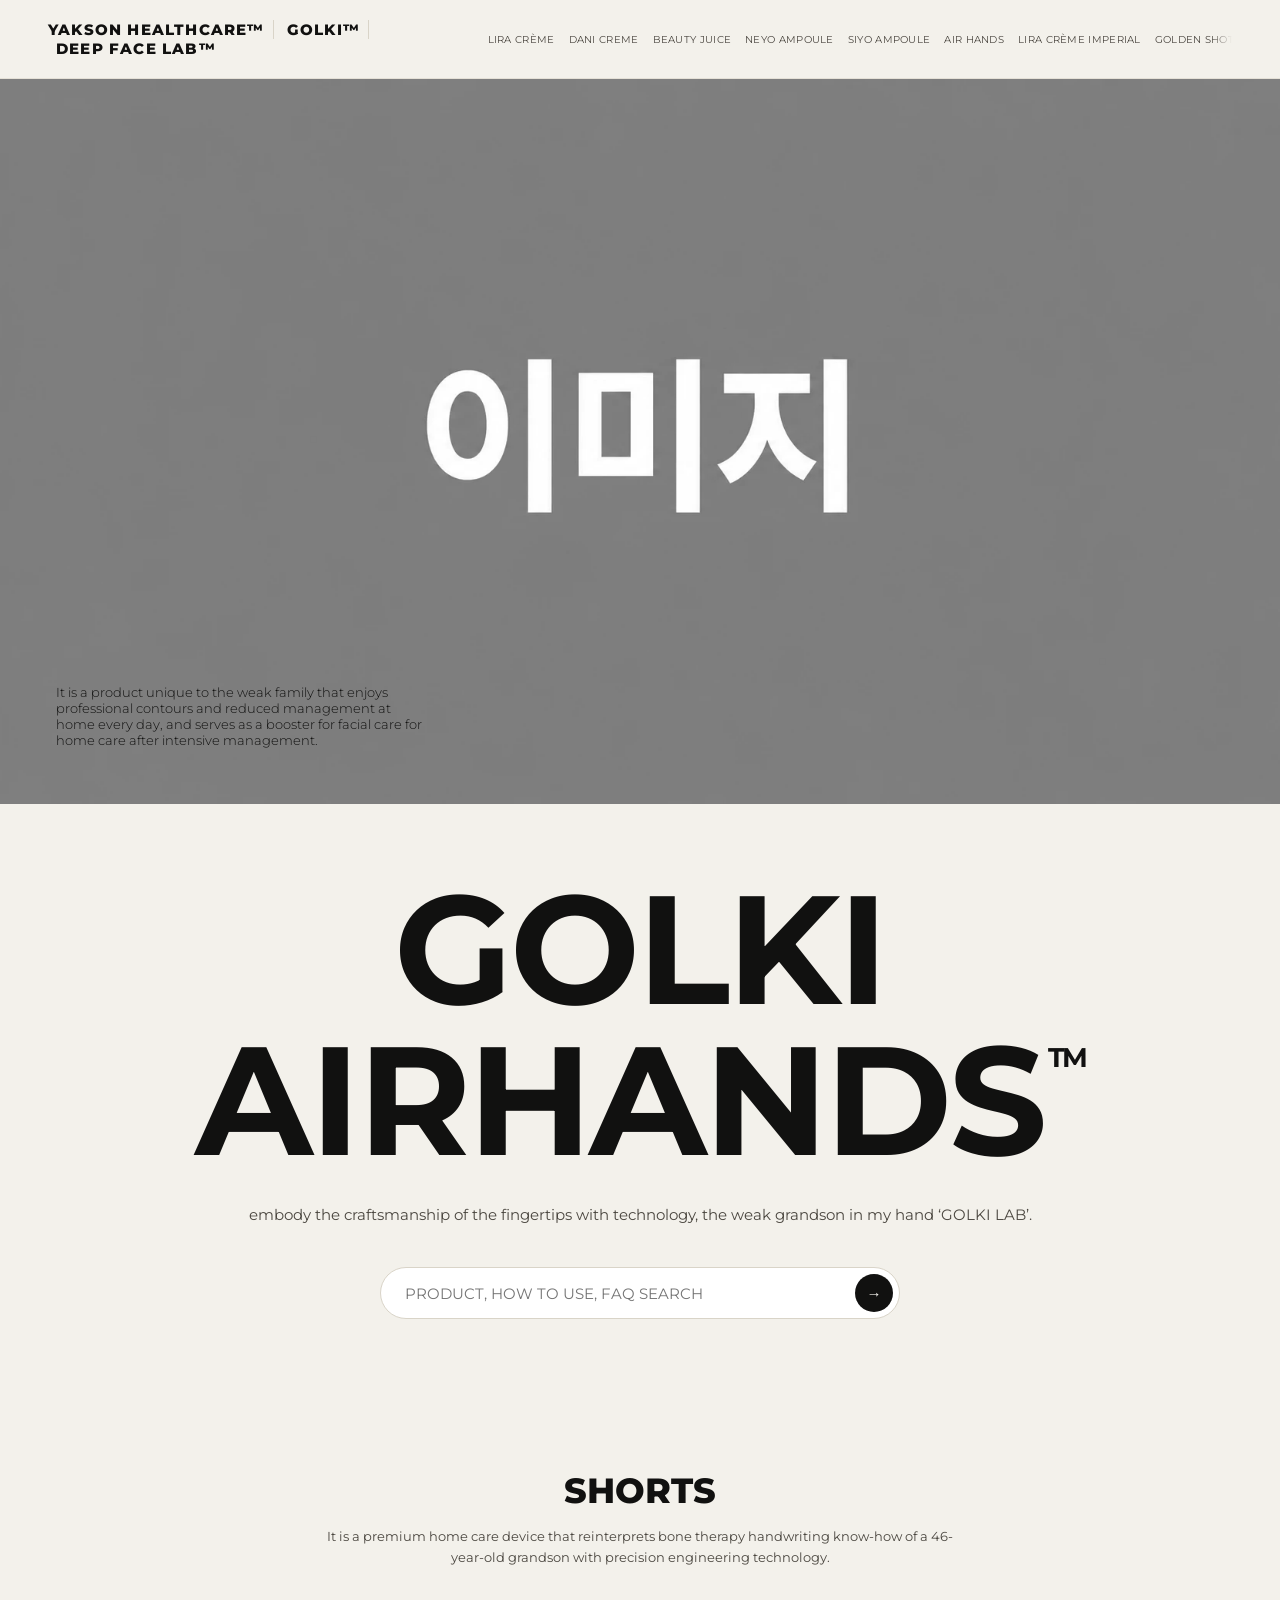
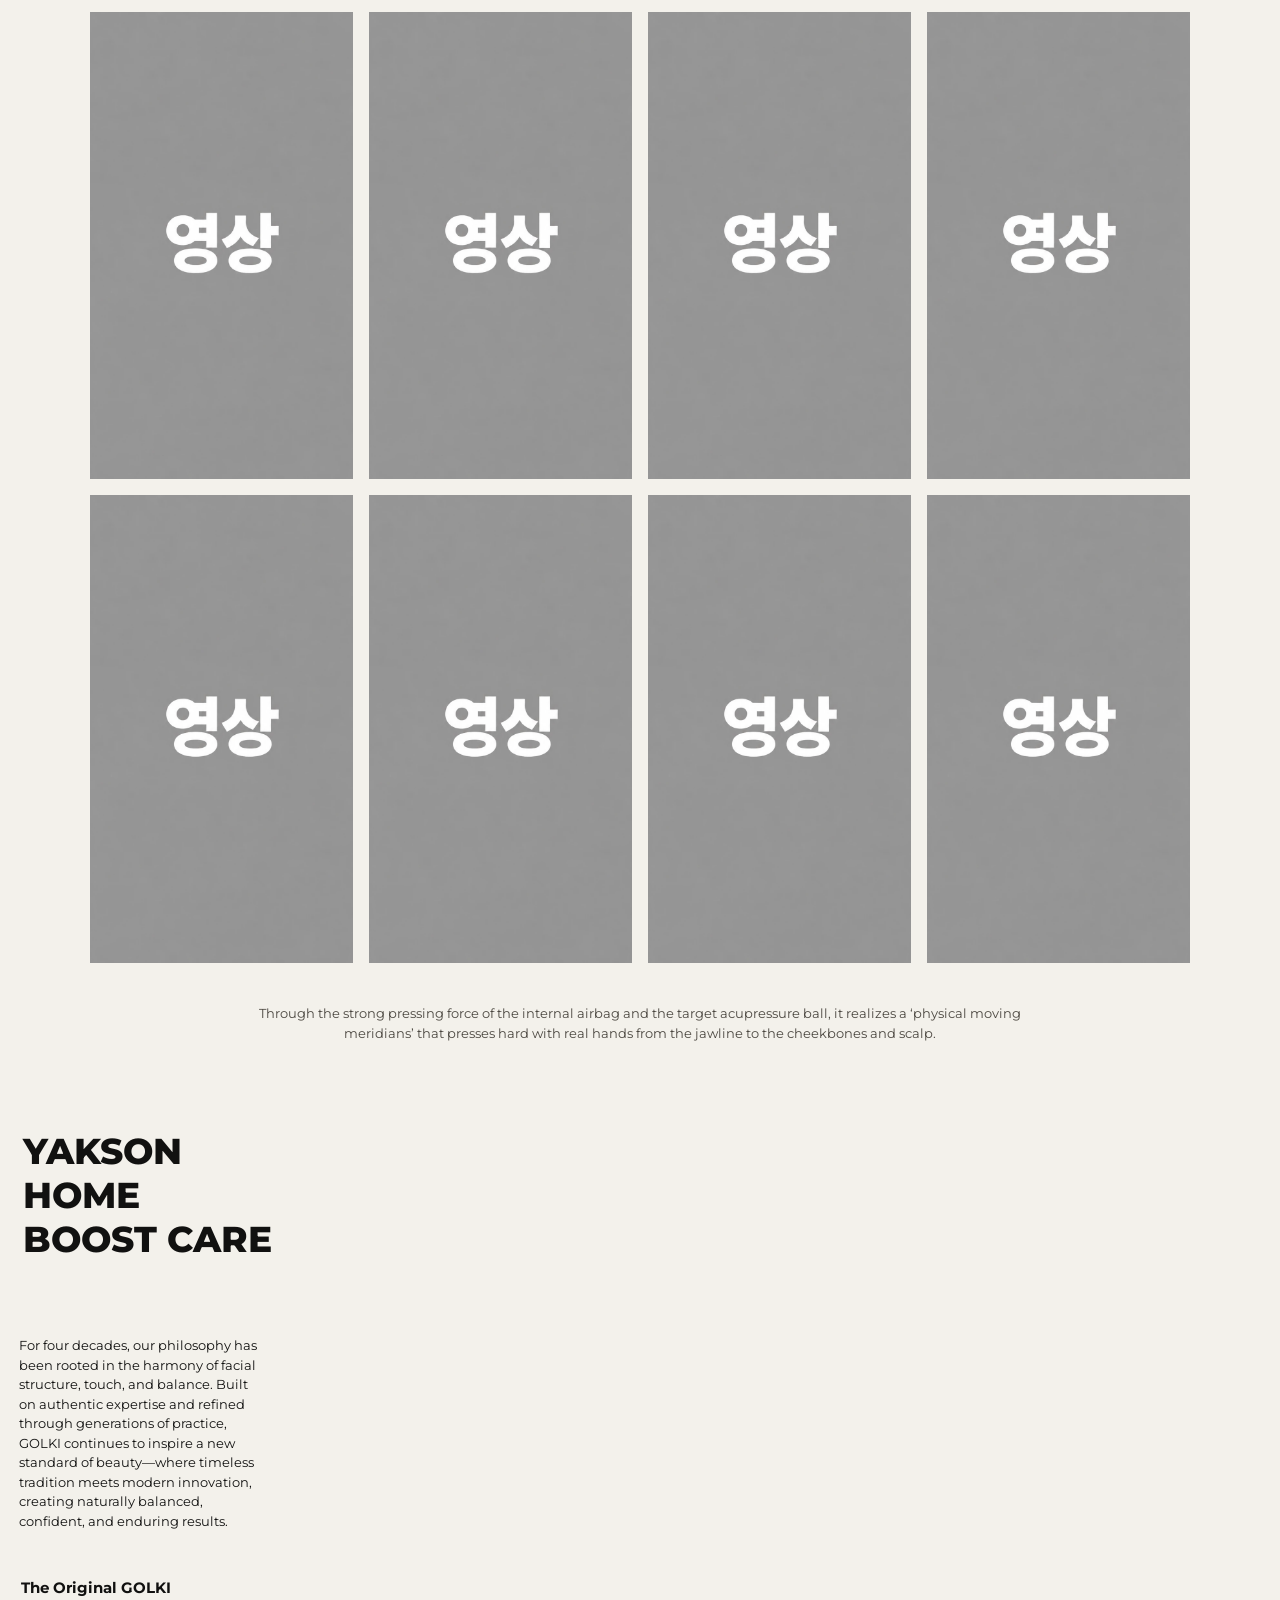
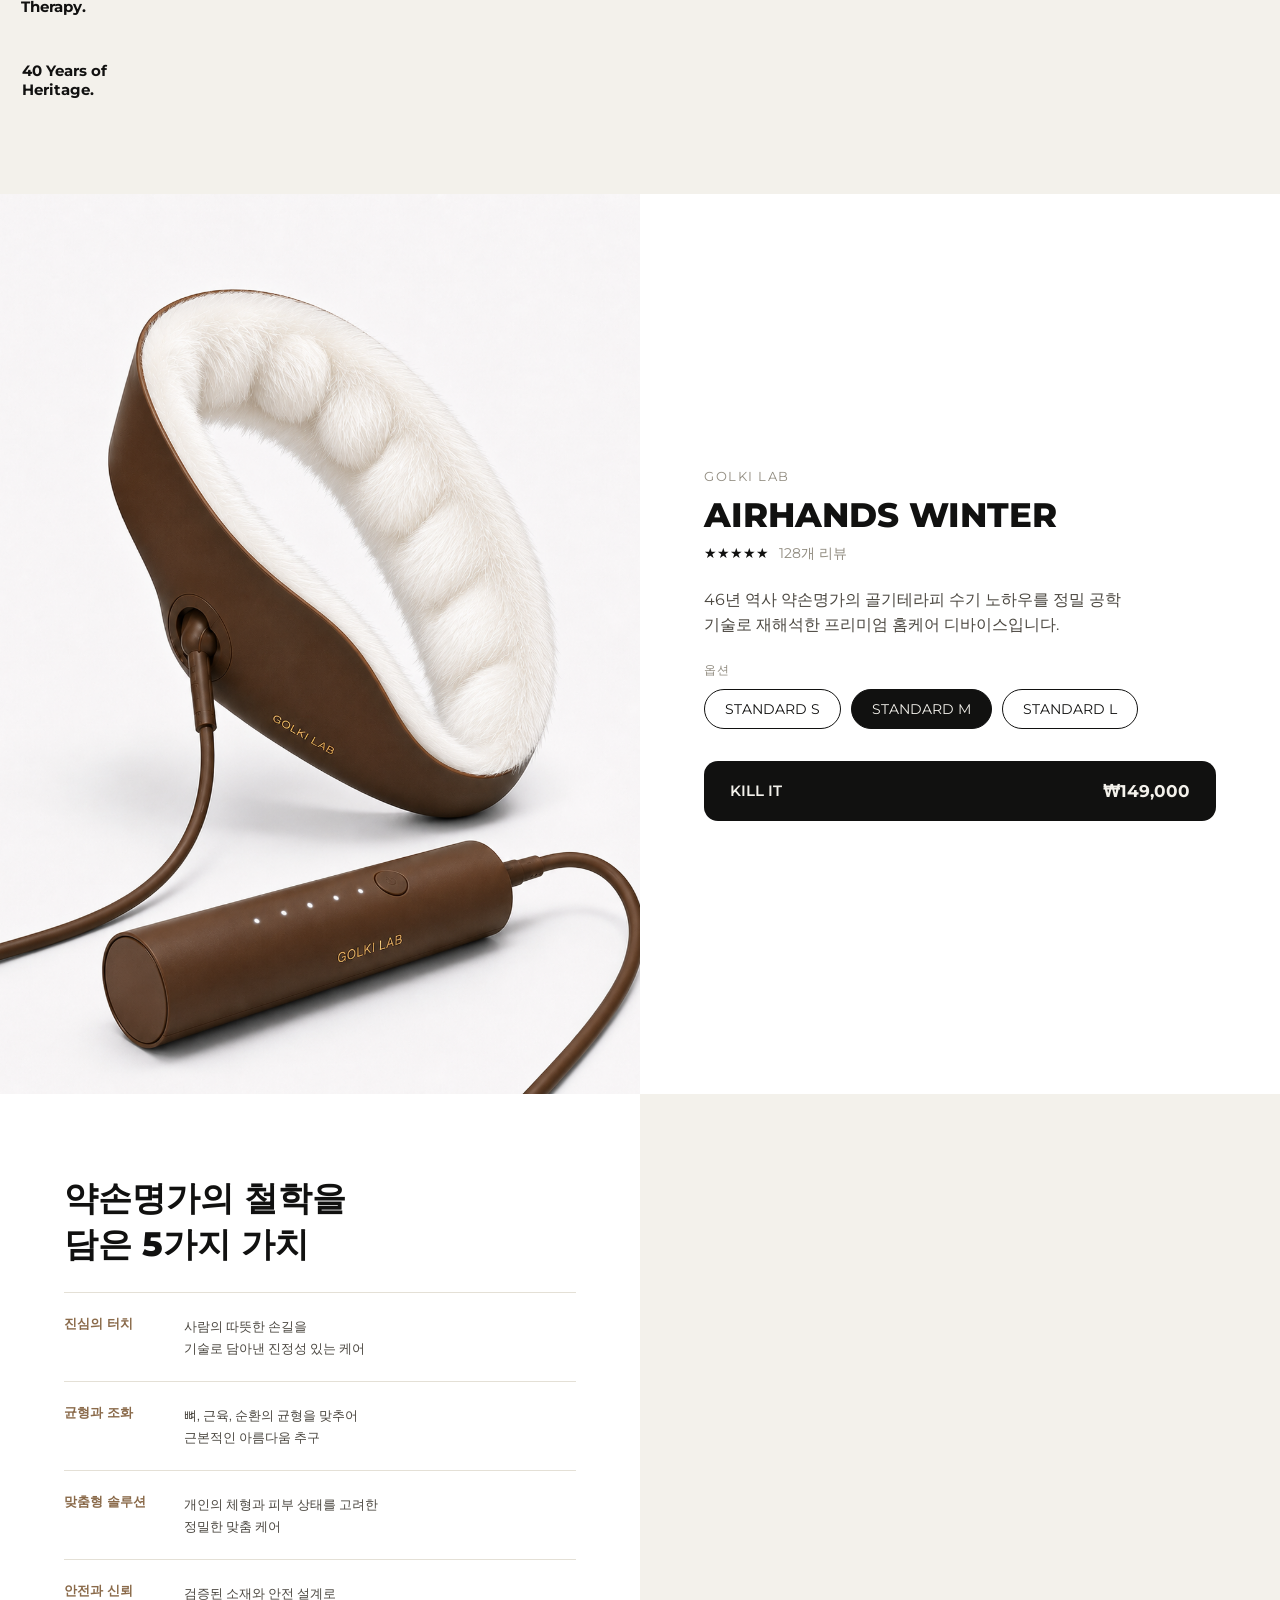
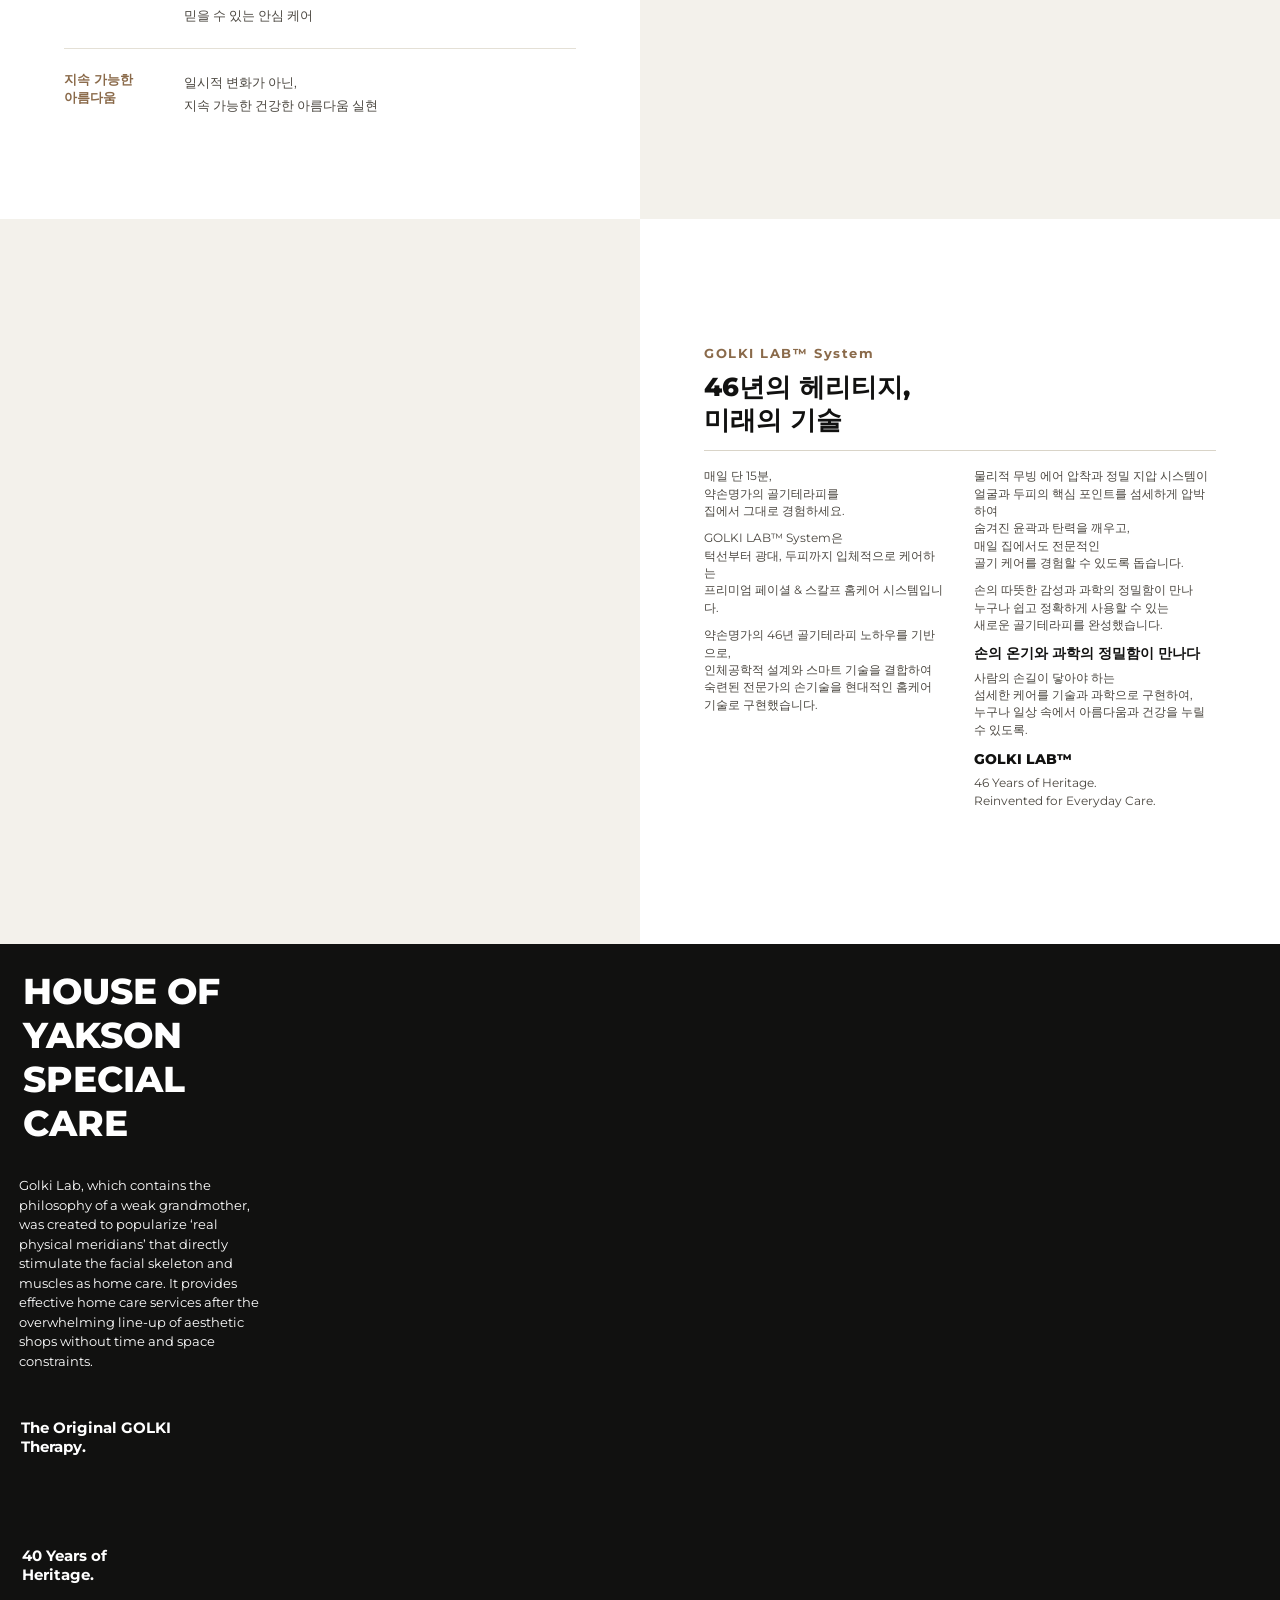
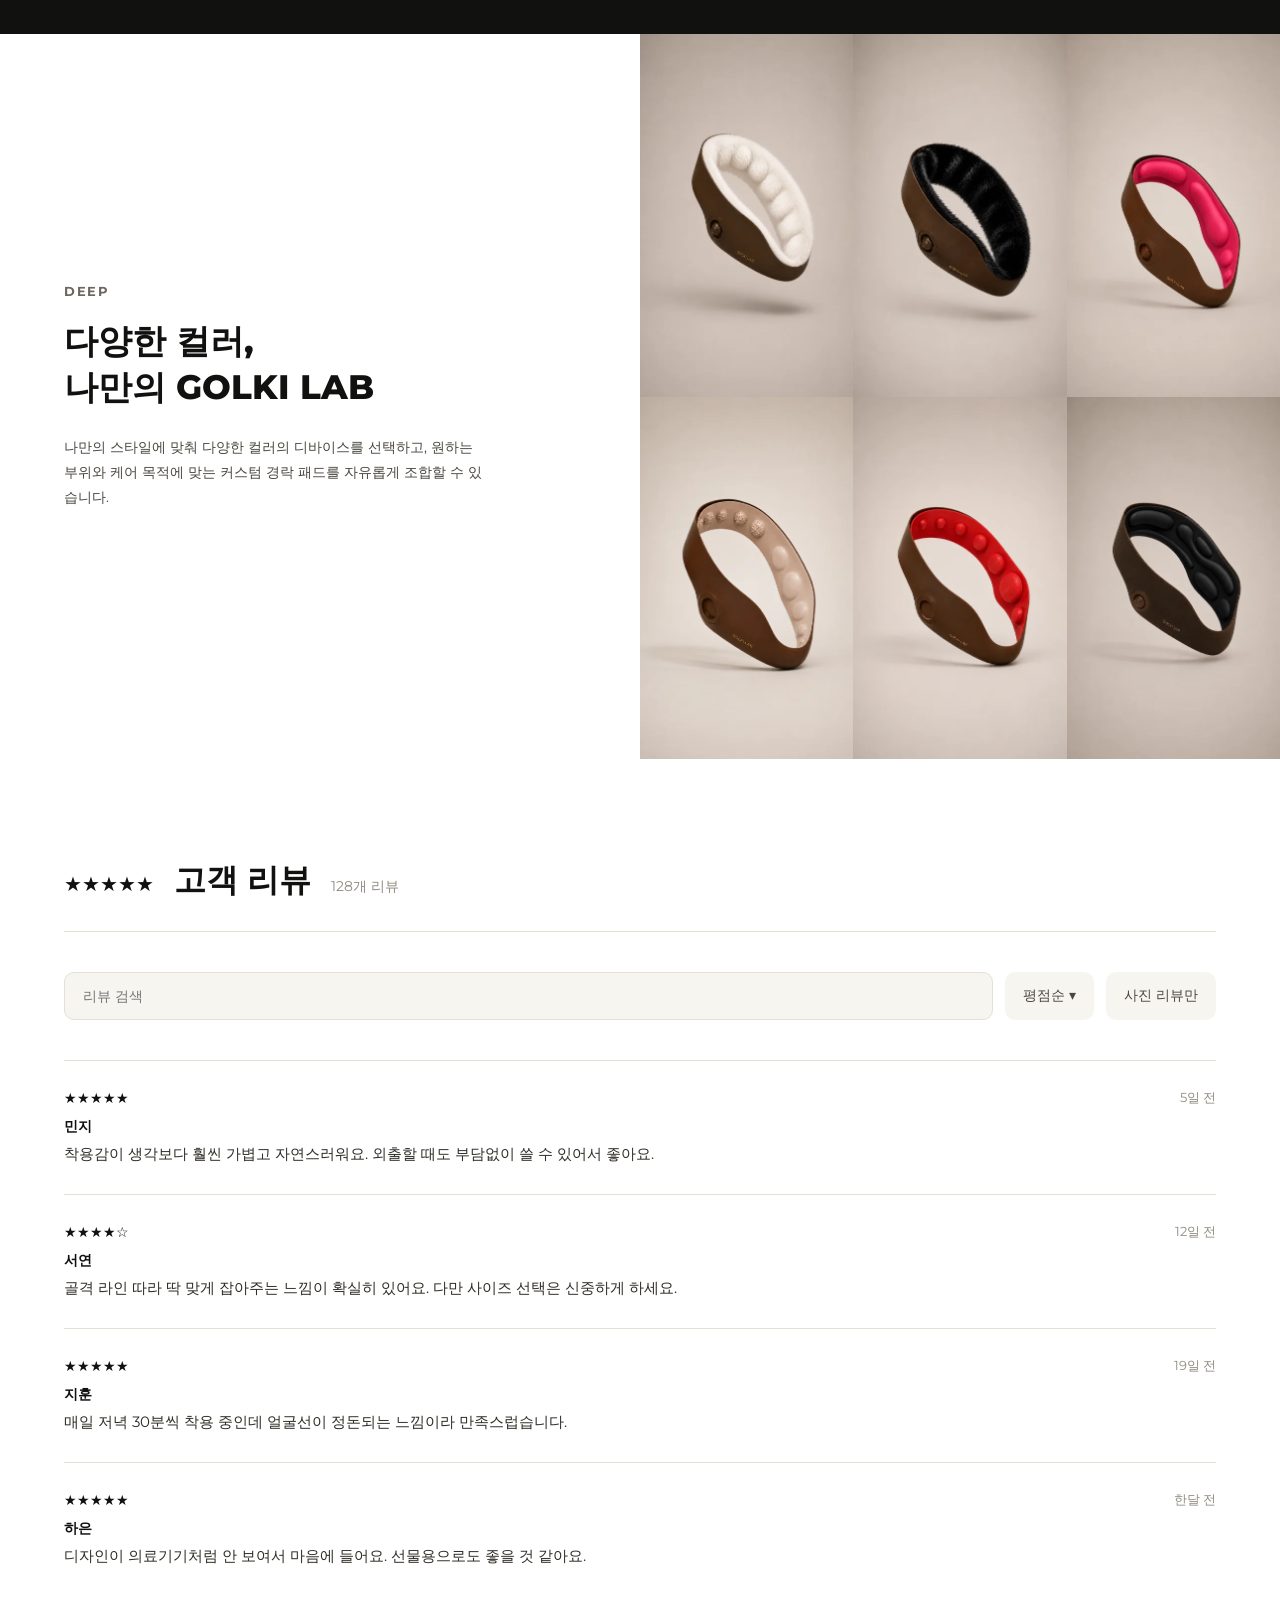
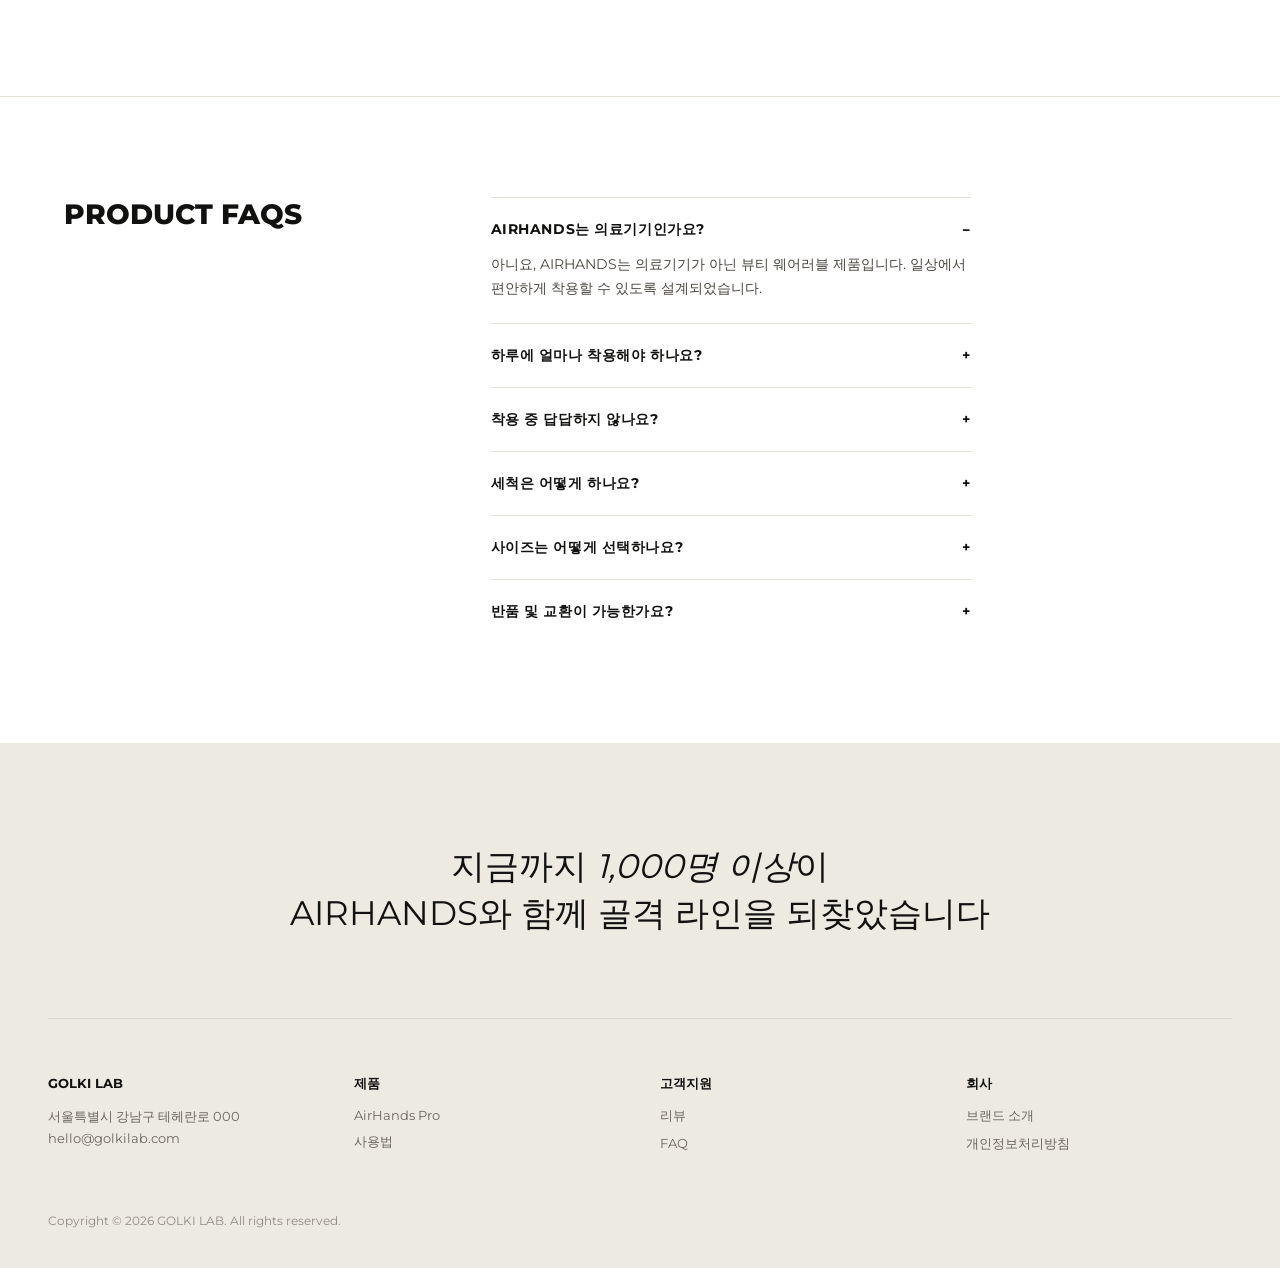
==== commit 8930da51: "Replace SHORTS video cells with the provided placeholder image All 8 SHORTS grid cells now show the " ====
--- a/airhands.html
+++ b/airhands.html
@@ -4,7 +4,7 @@
 <meta charset="utf-8">
 <meta name="viewport" content="width=device-width, initial-scale=1">
 <title>GOLKI AIRHANDS — House of Yakson Special Care</title>
-<link rel="stylesheet" href="style.css?v=18">
+<link rel="stylesheet" href="style.css?v=19">
 <link rel="stylesheet" href="detail.css?v=23">
 <link rel="stylesheet" href="deep/deep.css?v=75">
 </head>
@@ -247,6 +247,6 @@
 
 </main>
 
-<script src="script.js?v=4"></script>
+<script src="script.js?v=5"></script>
 </body>
 </html>
--- a/style.css
+++ b/style.css
@@ -167,7 +167,7 @@
   max-width: 1100px; margin: 0 auto;
 }
 .video-cell { position: relative; aspect-ratio: 9/16; overflow: hidden; background: repeating-linear-gradient(45deg,#e4e0d6,#e4e0d6 10px,#dad5c8 10px,#dad5c8 20px); }
-.video-cell video { position: absolute; inset: 0; width: 100%; height: 100%; object-fit: cover; z-index: 1; }
+.video-cell img, .video-cell video { position: absolute; inset: 0; width: 100%; height: 100%; object-fit: cover; z-index: 1; }
 .video-cell__play {
   position: absolute; inset: 0; display: flex; align-items: center; justify-content: center;
 }
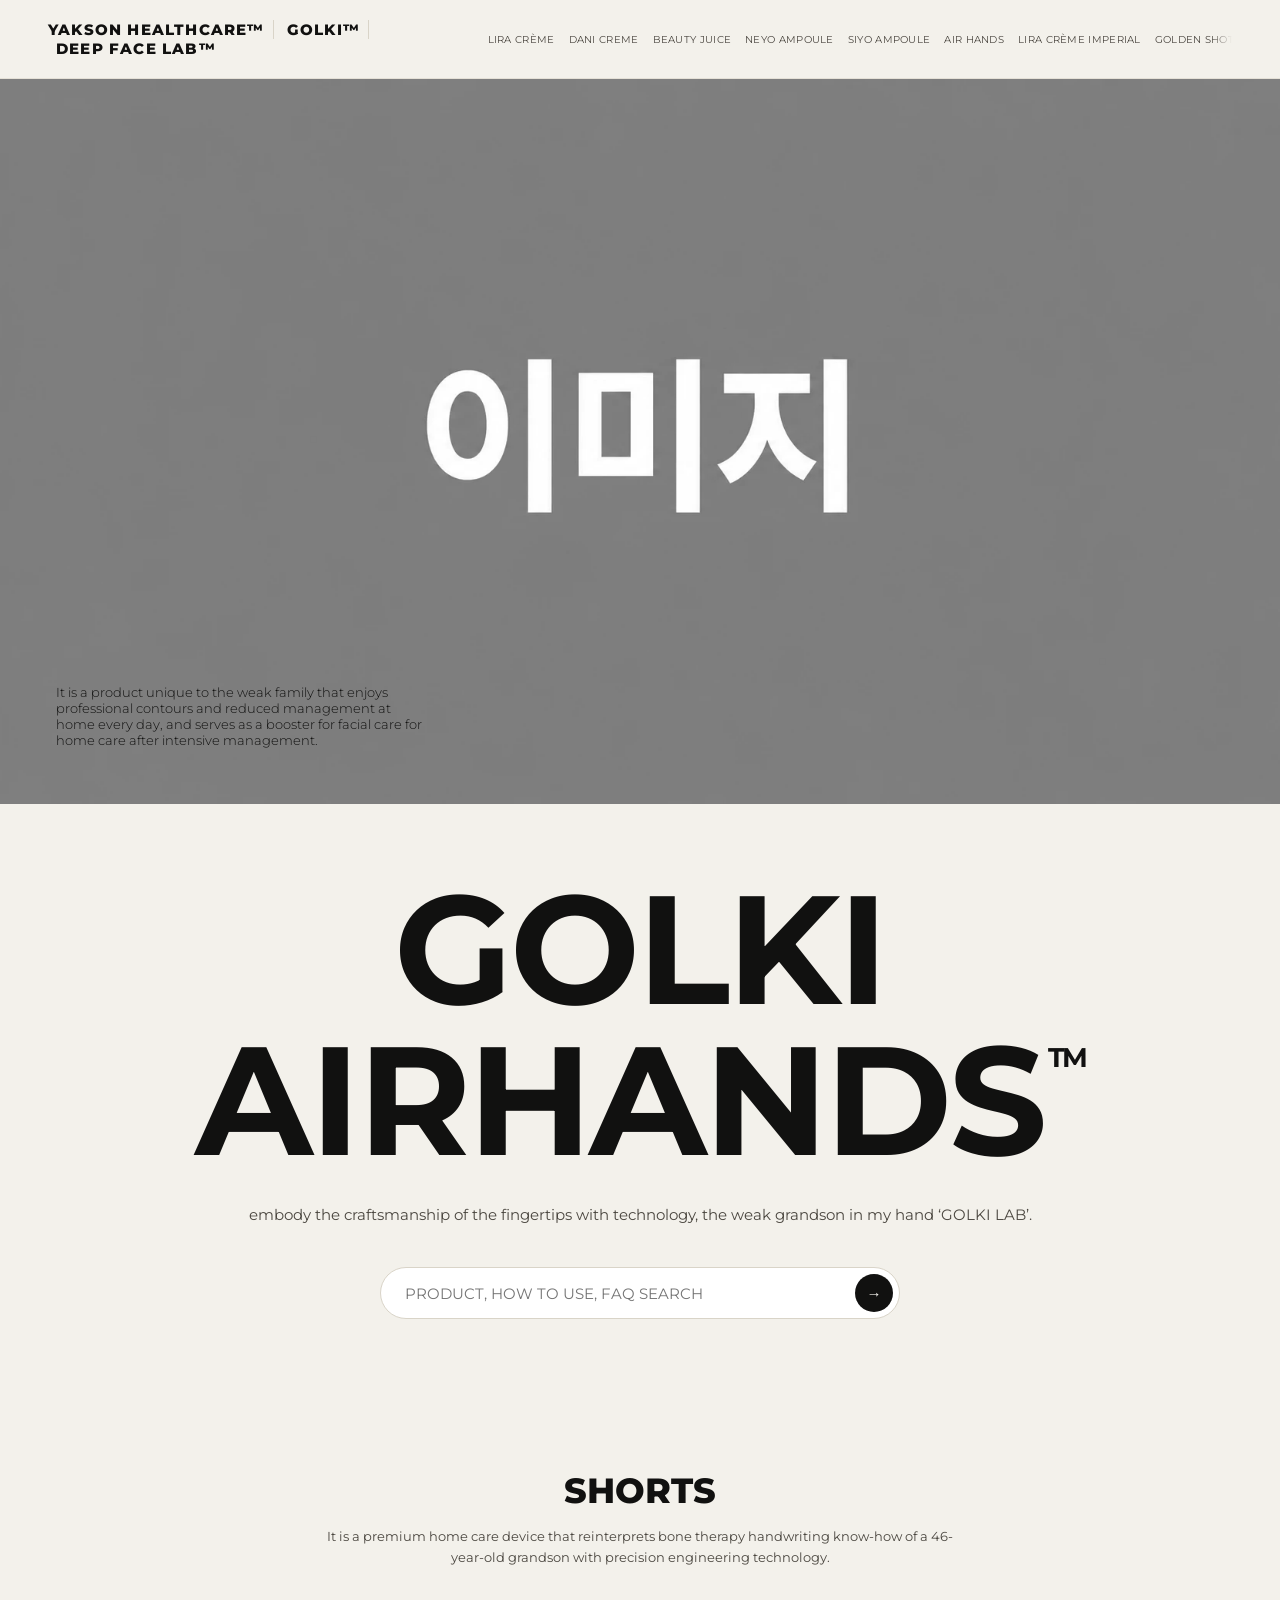
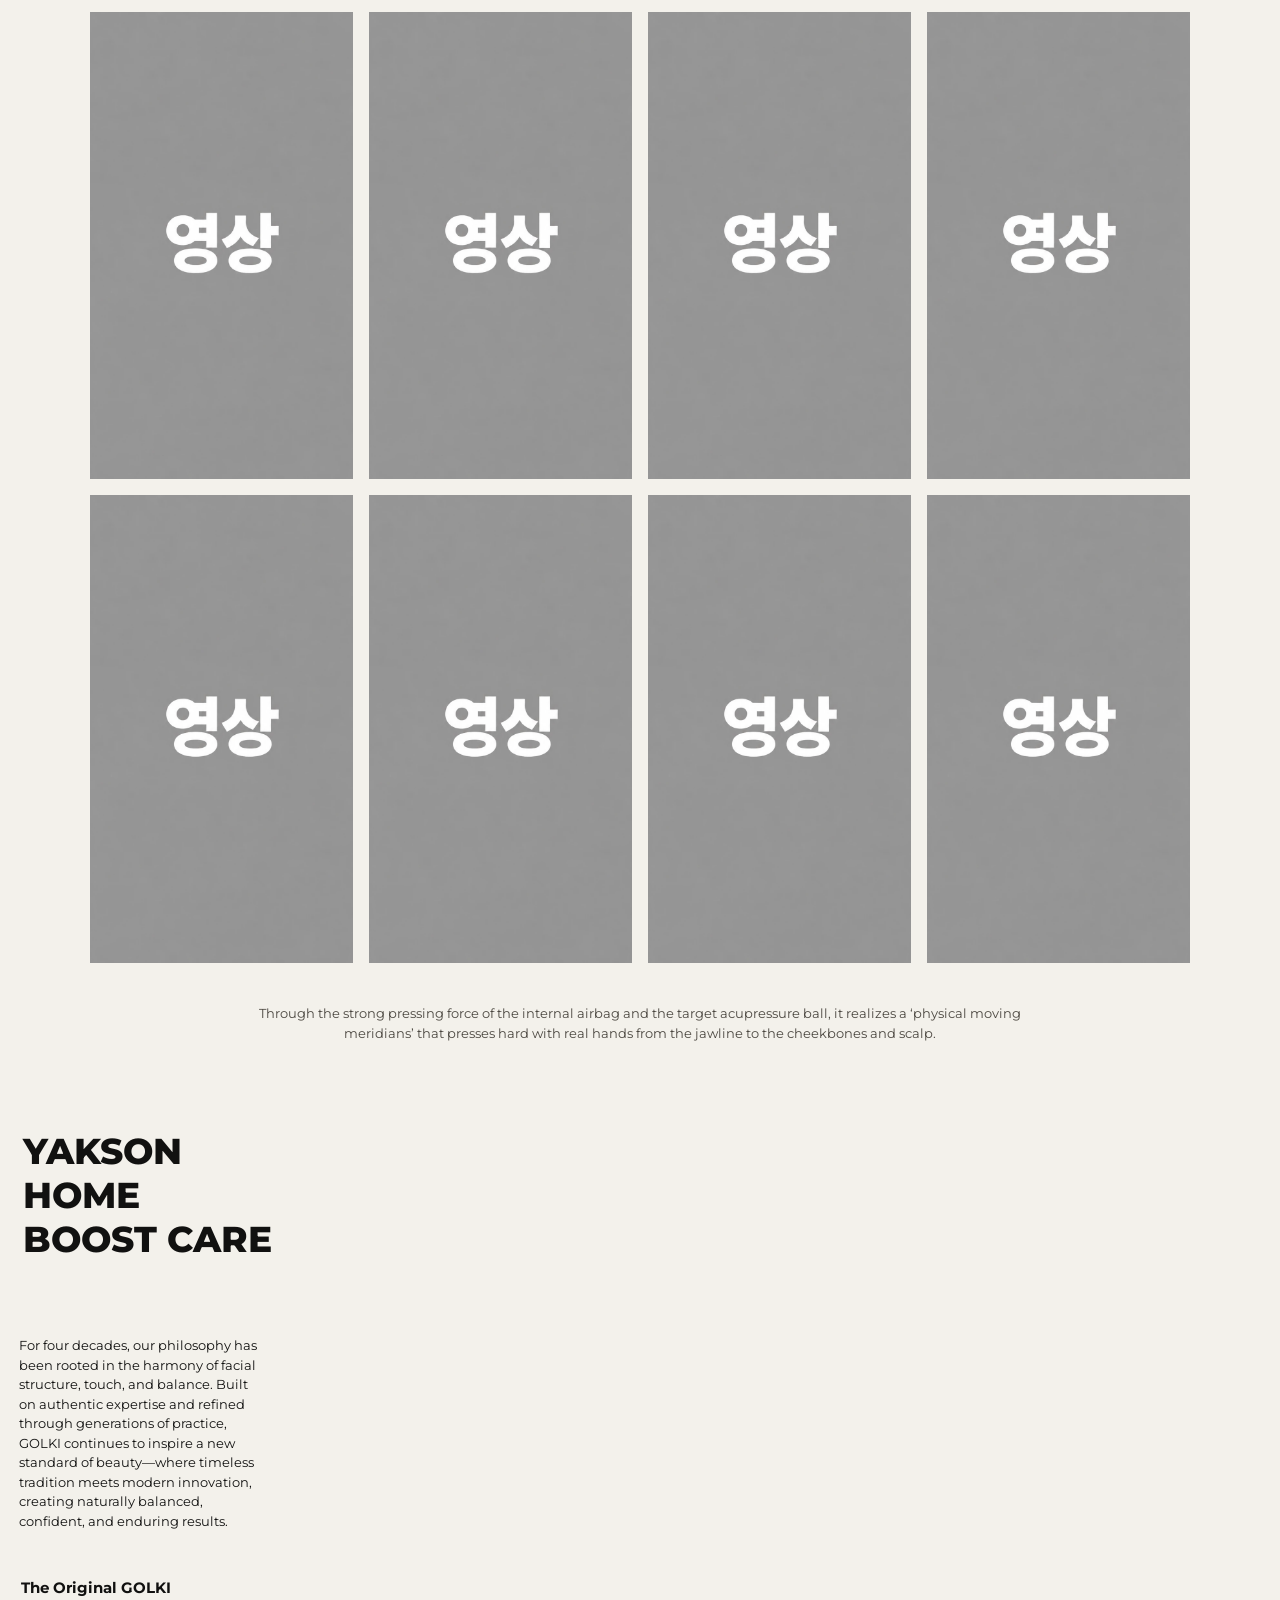
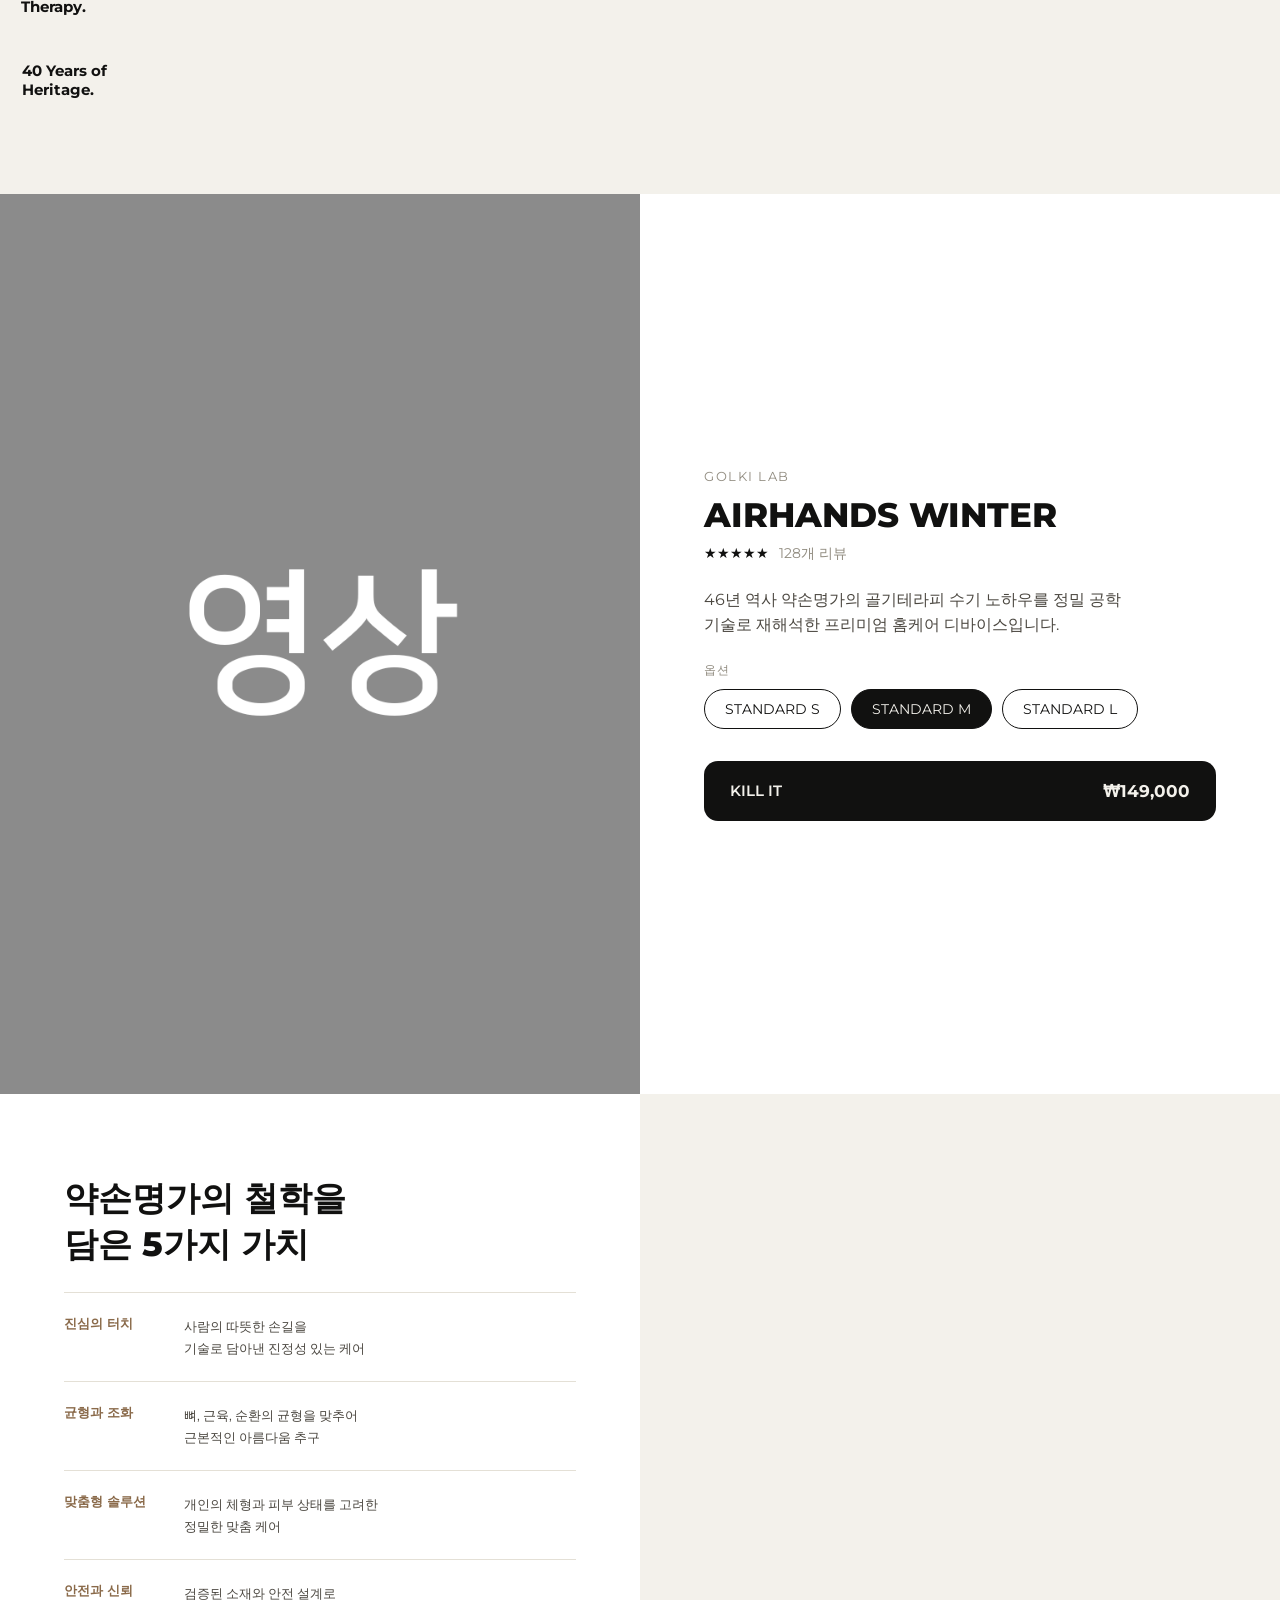
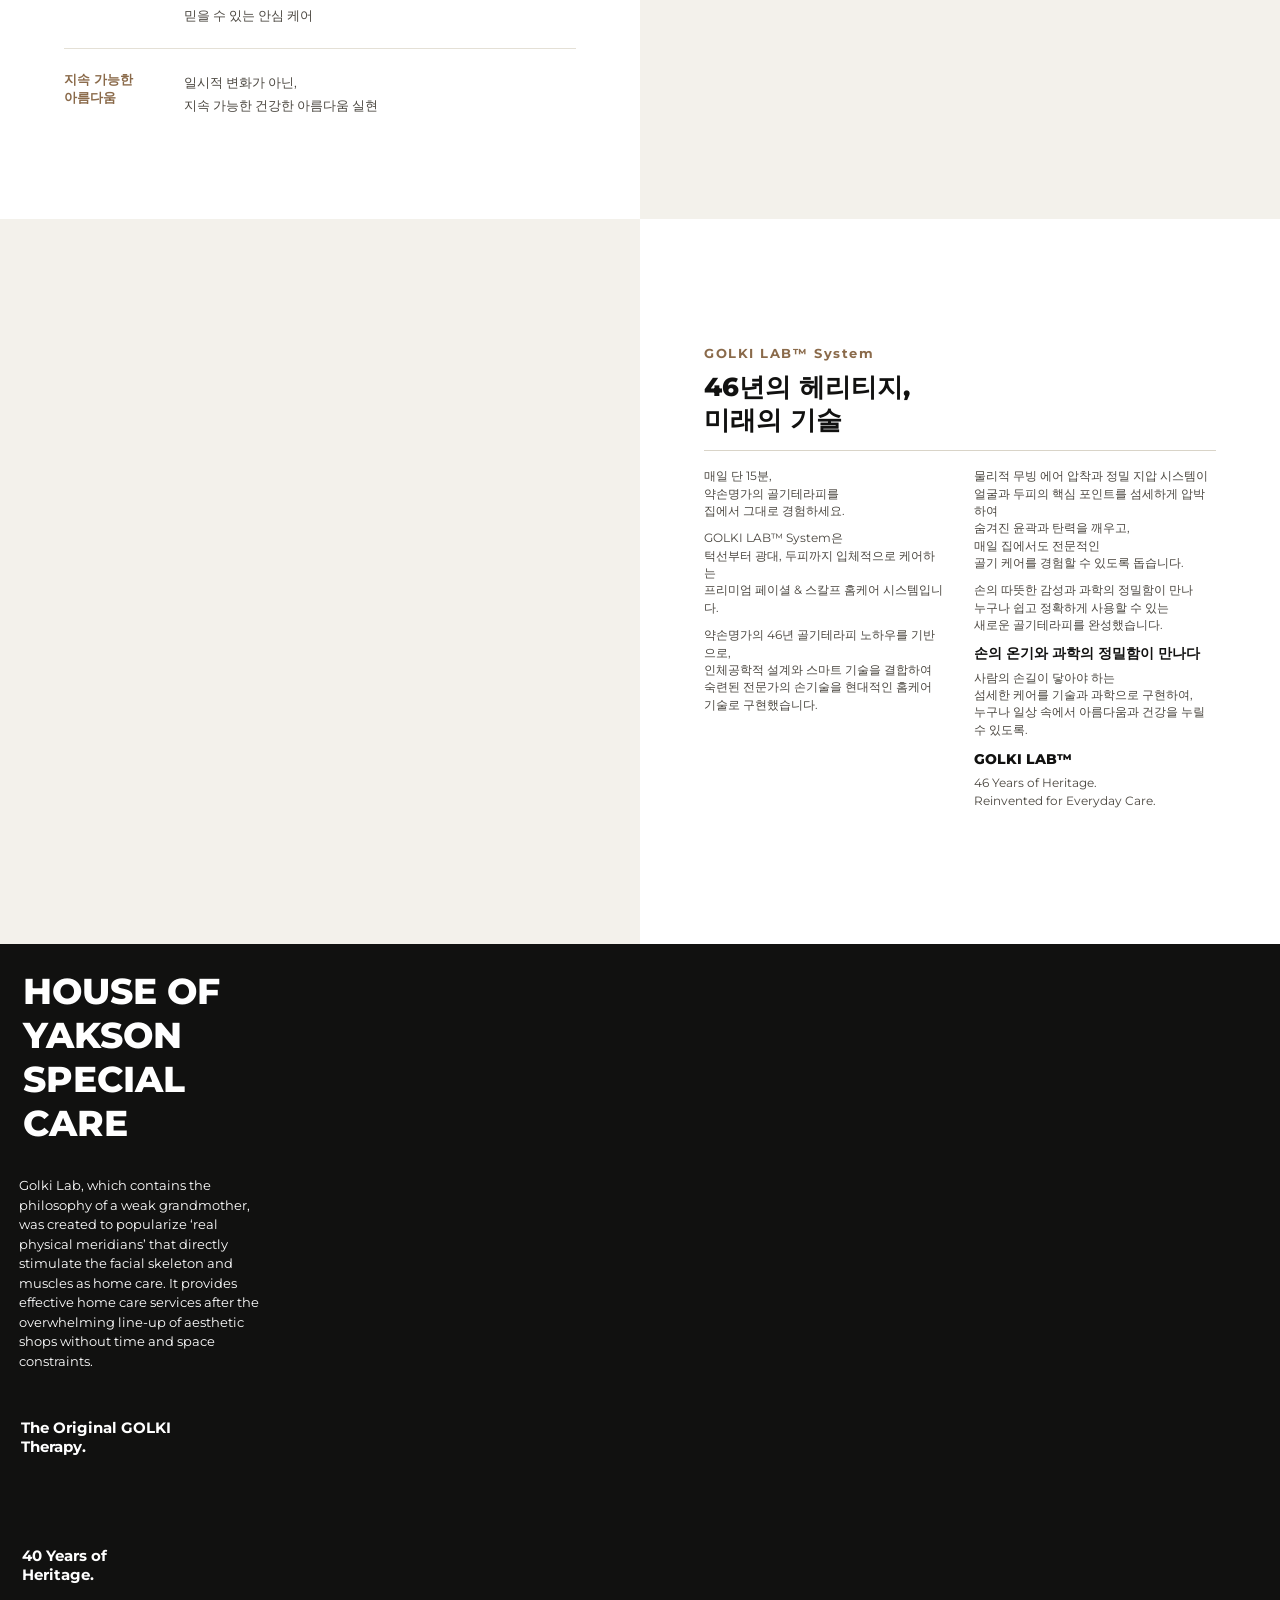
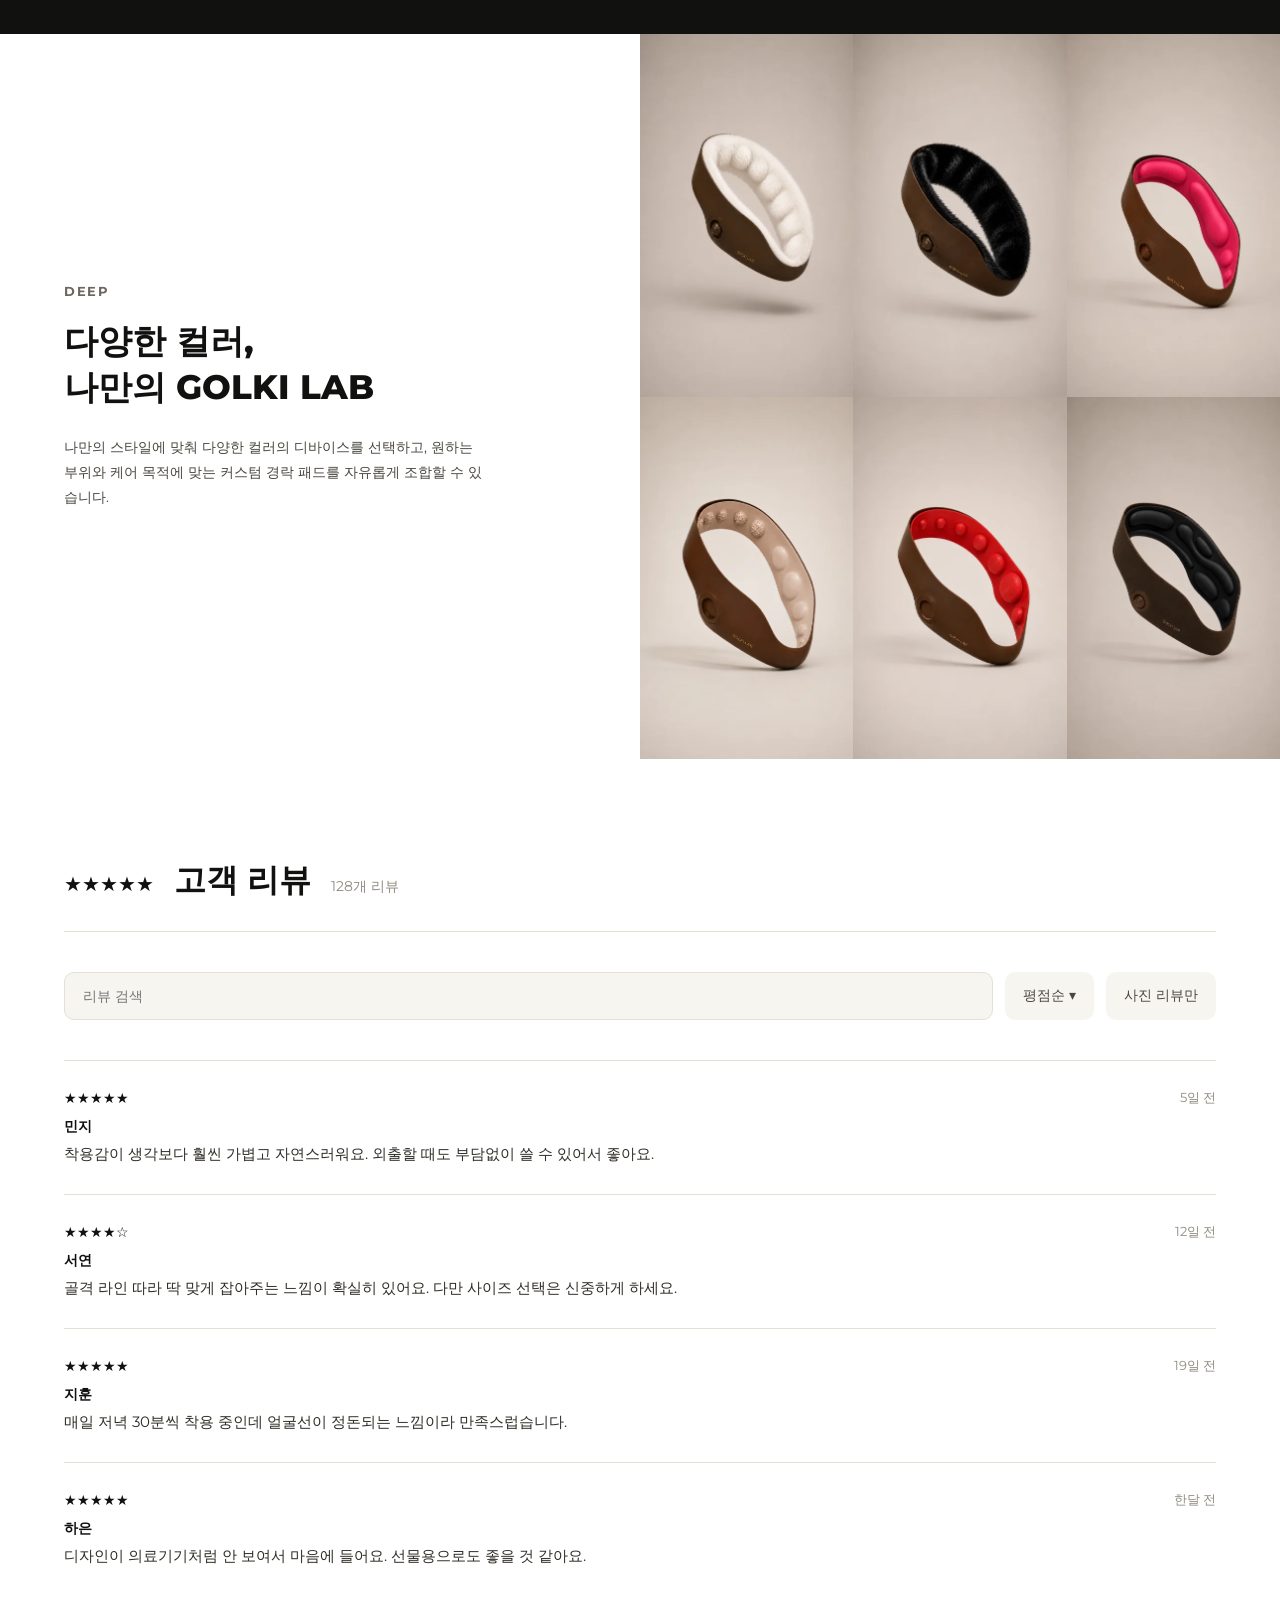
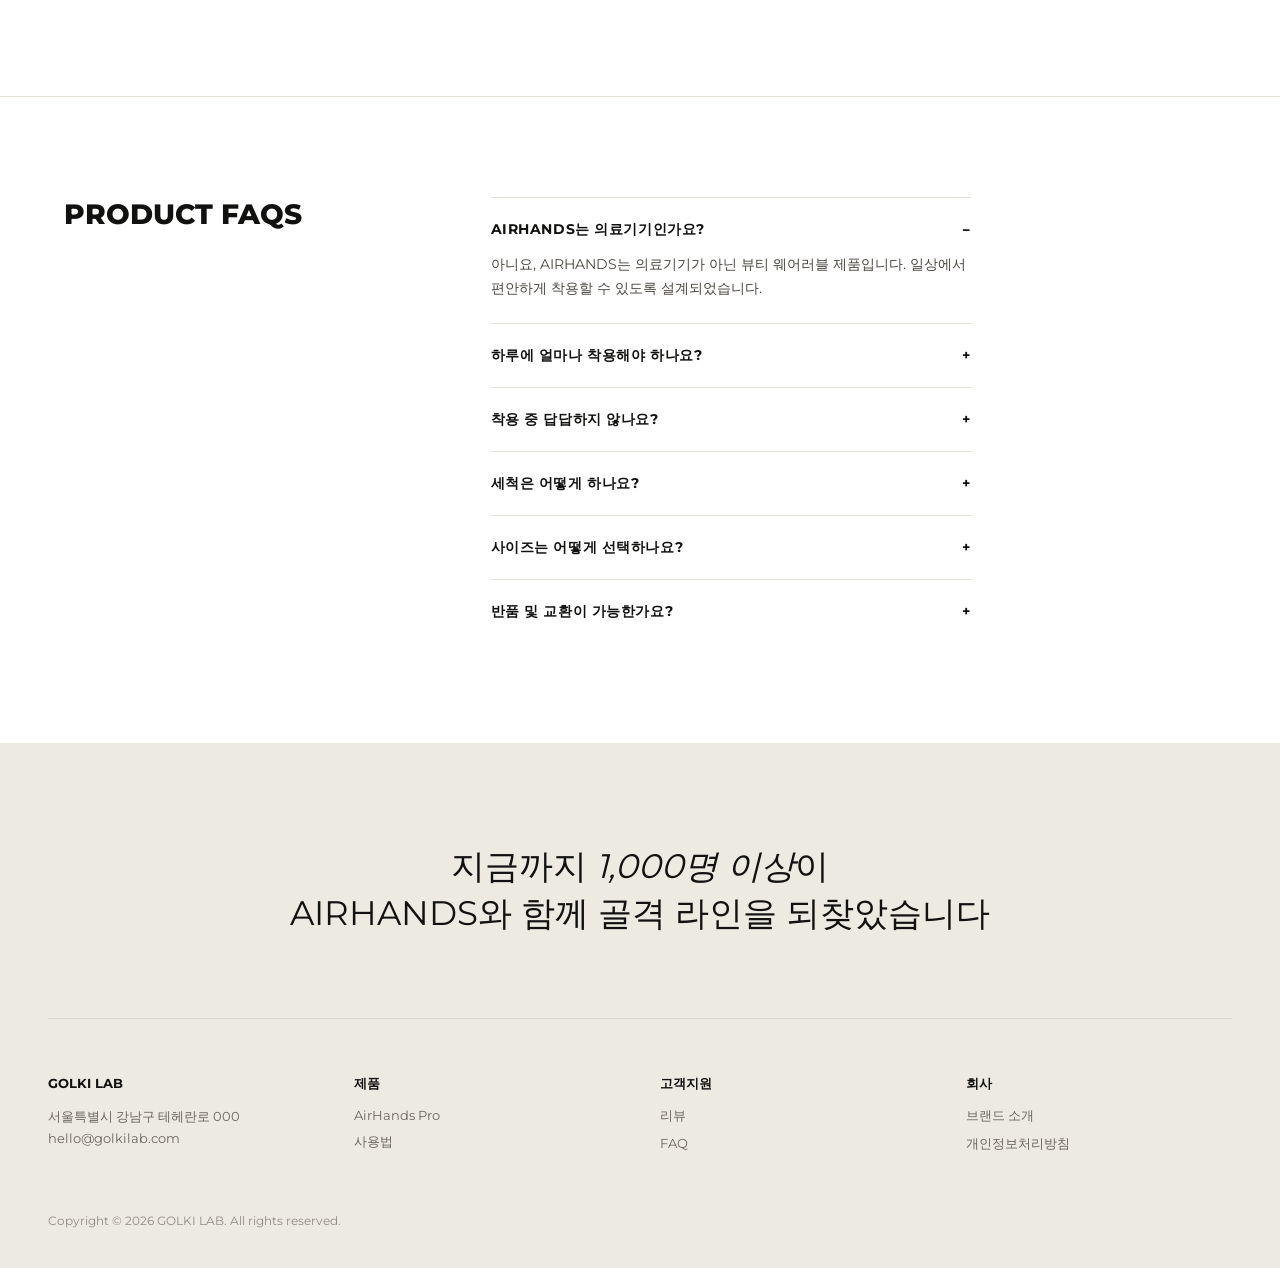
==== commit 74359cd2: "Replace AIRHANDS WINTER purchase-panel image with provided image Co-Authored-By: Claude Sonnet 5.5 <" ====
--- a/airhands.html
+++ b/airhands.html
@@ -82,7 +82,7 @@
   <!-- ============ SECTION E — half/half purchase panel ============ -->
   <section class="section-e" id="section-e">
     <div class="section-e__image" data-media>
-      <img src="./img_7963-mrjzghoz-988d.png" alt="" data-fallback="cover">
+      <img src="./assets/airhands-winter-image.png" alt="" data-fallback="cover">
     </div>
     <div class="section-e__panel">
       <div>
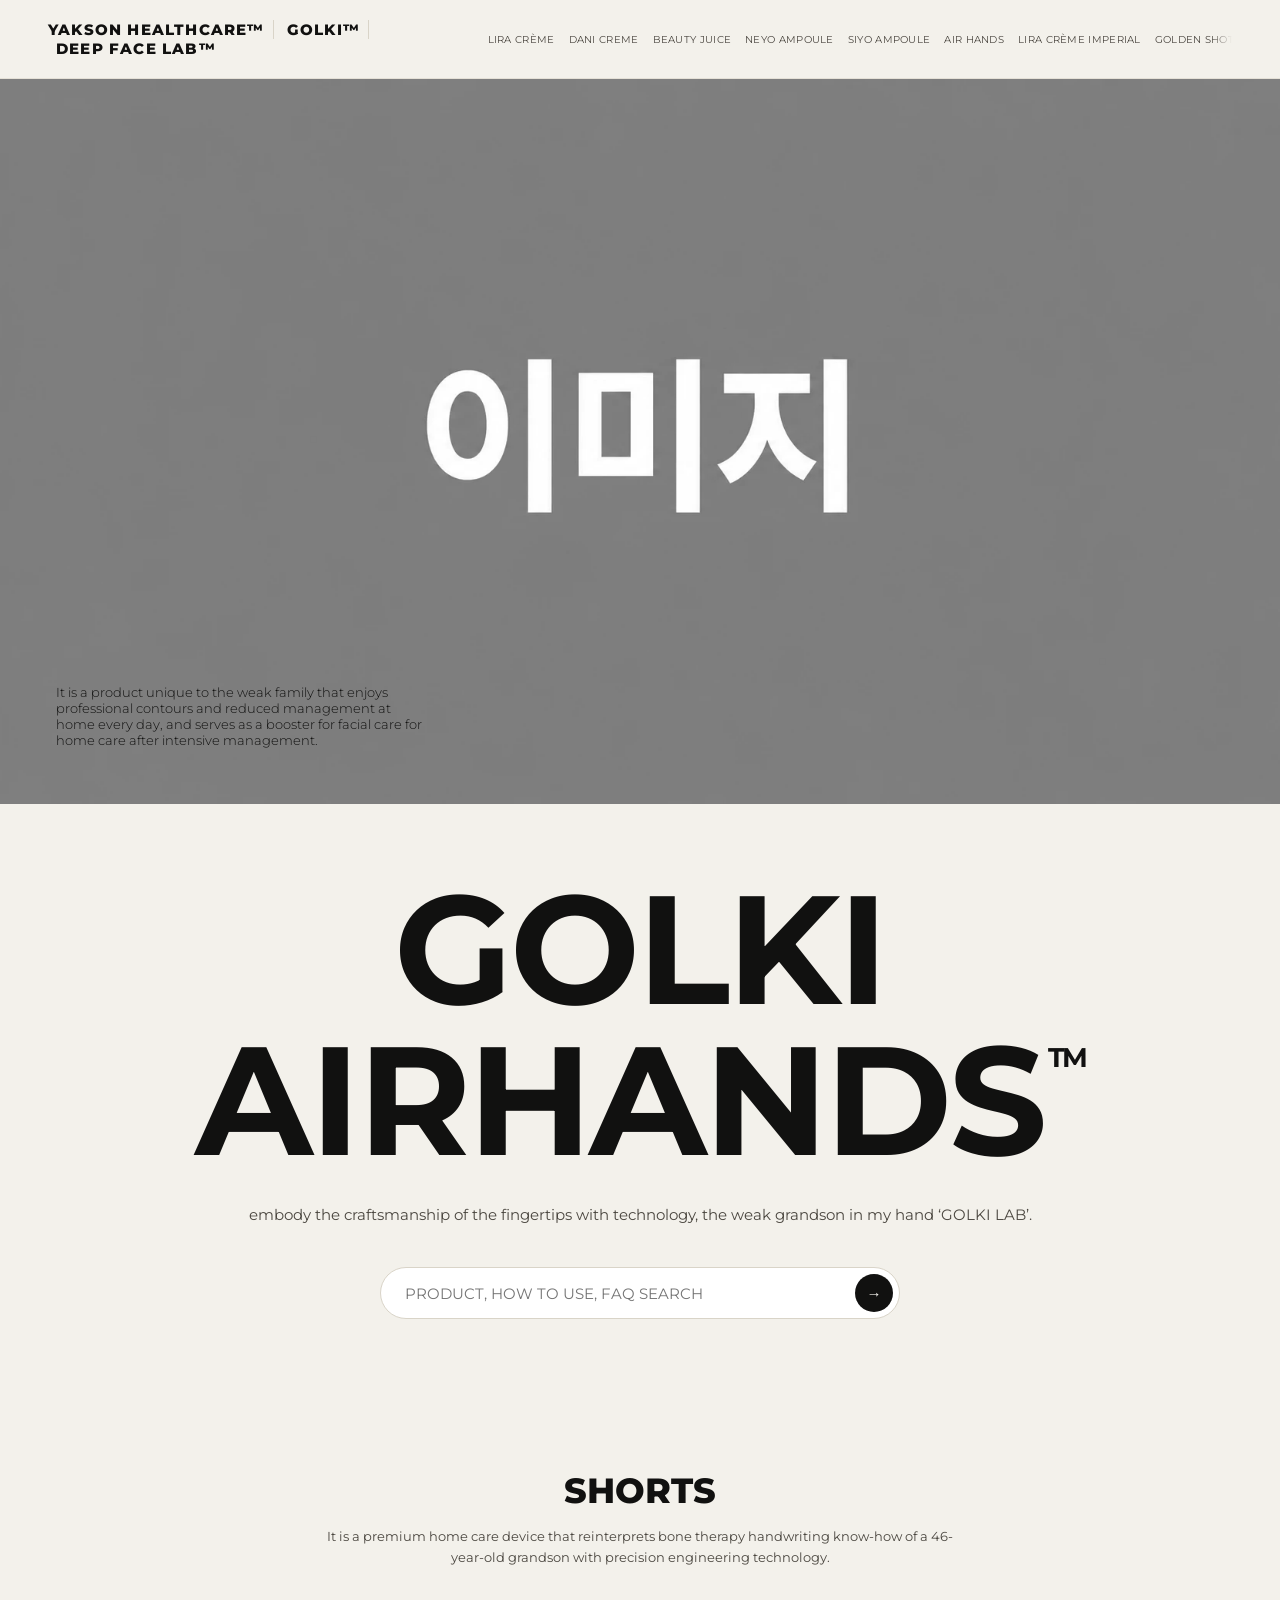
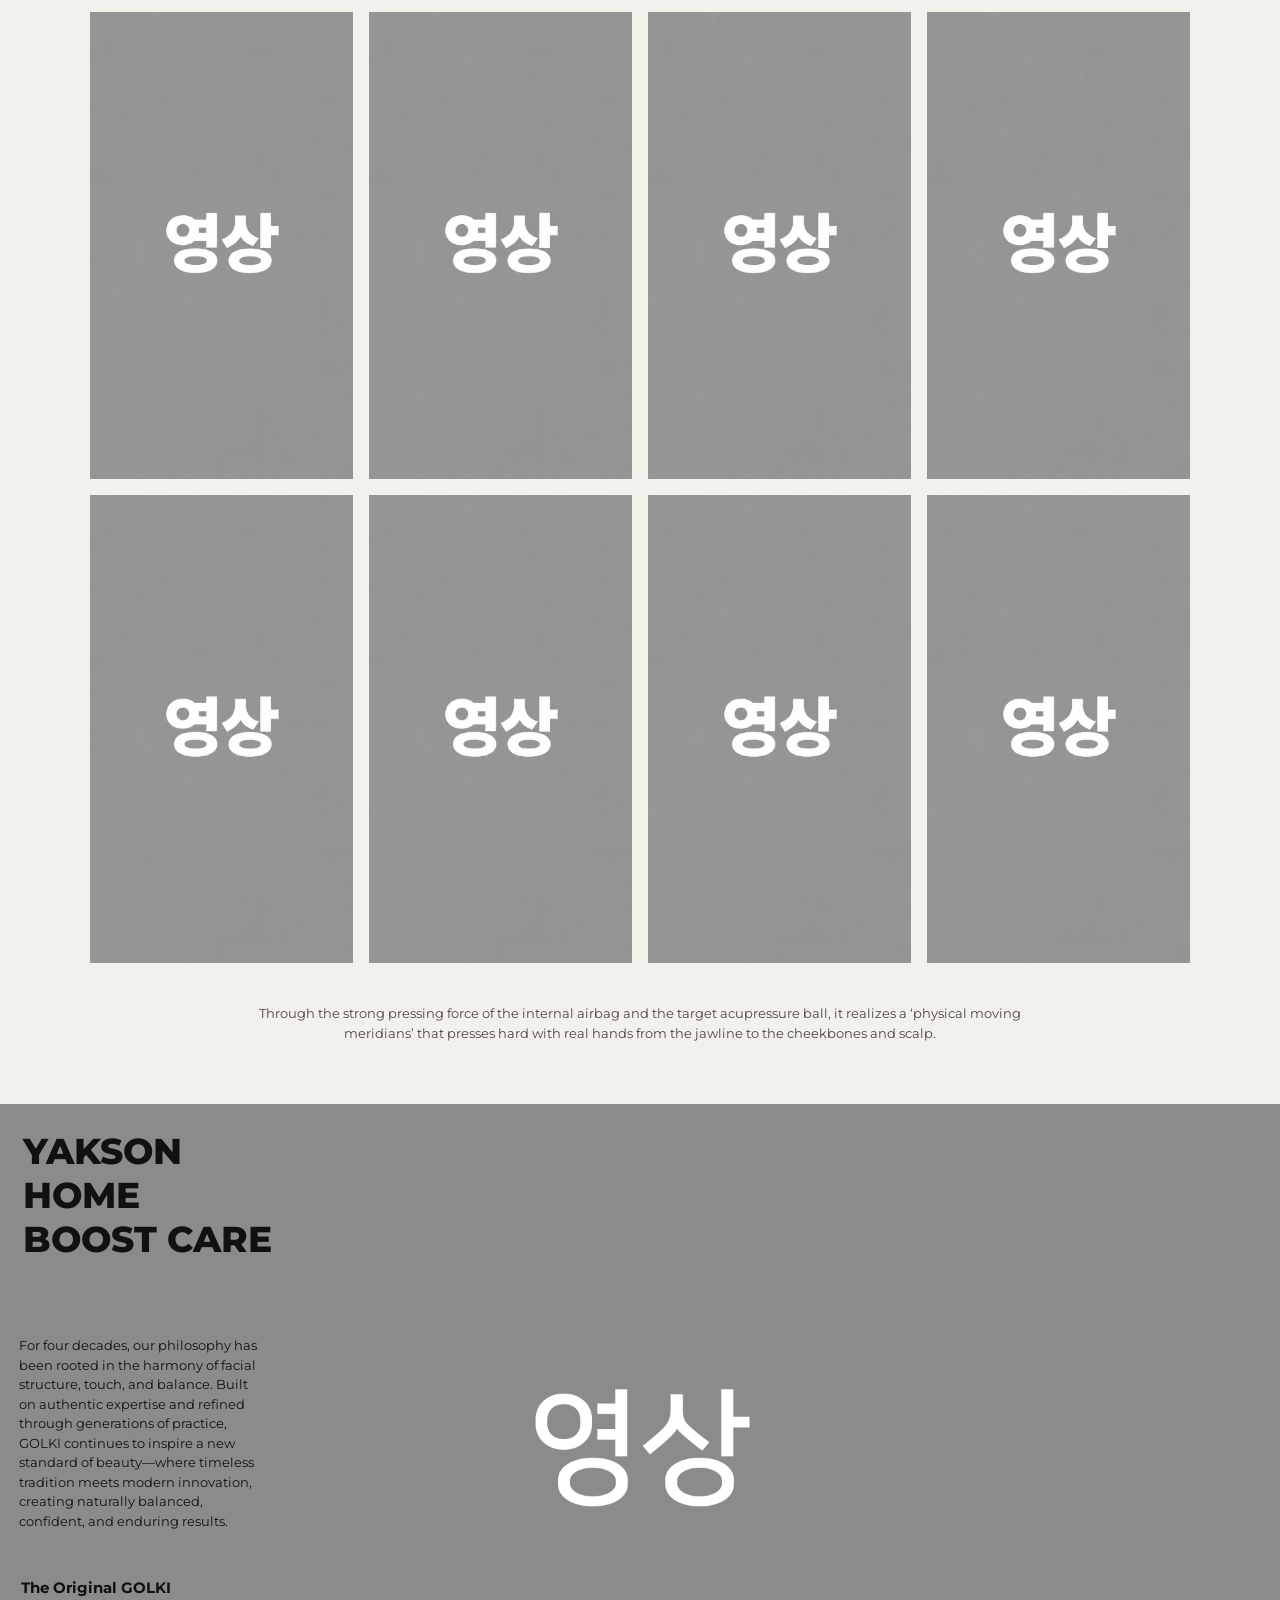
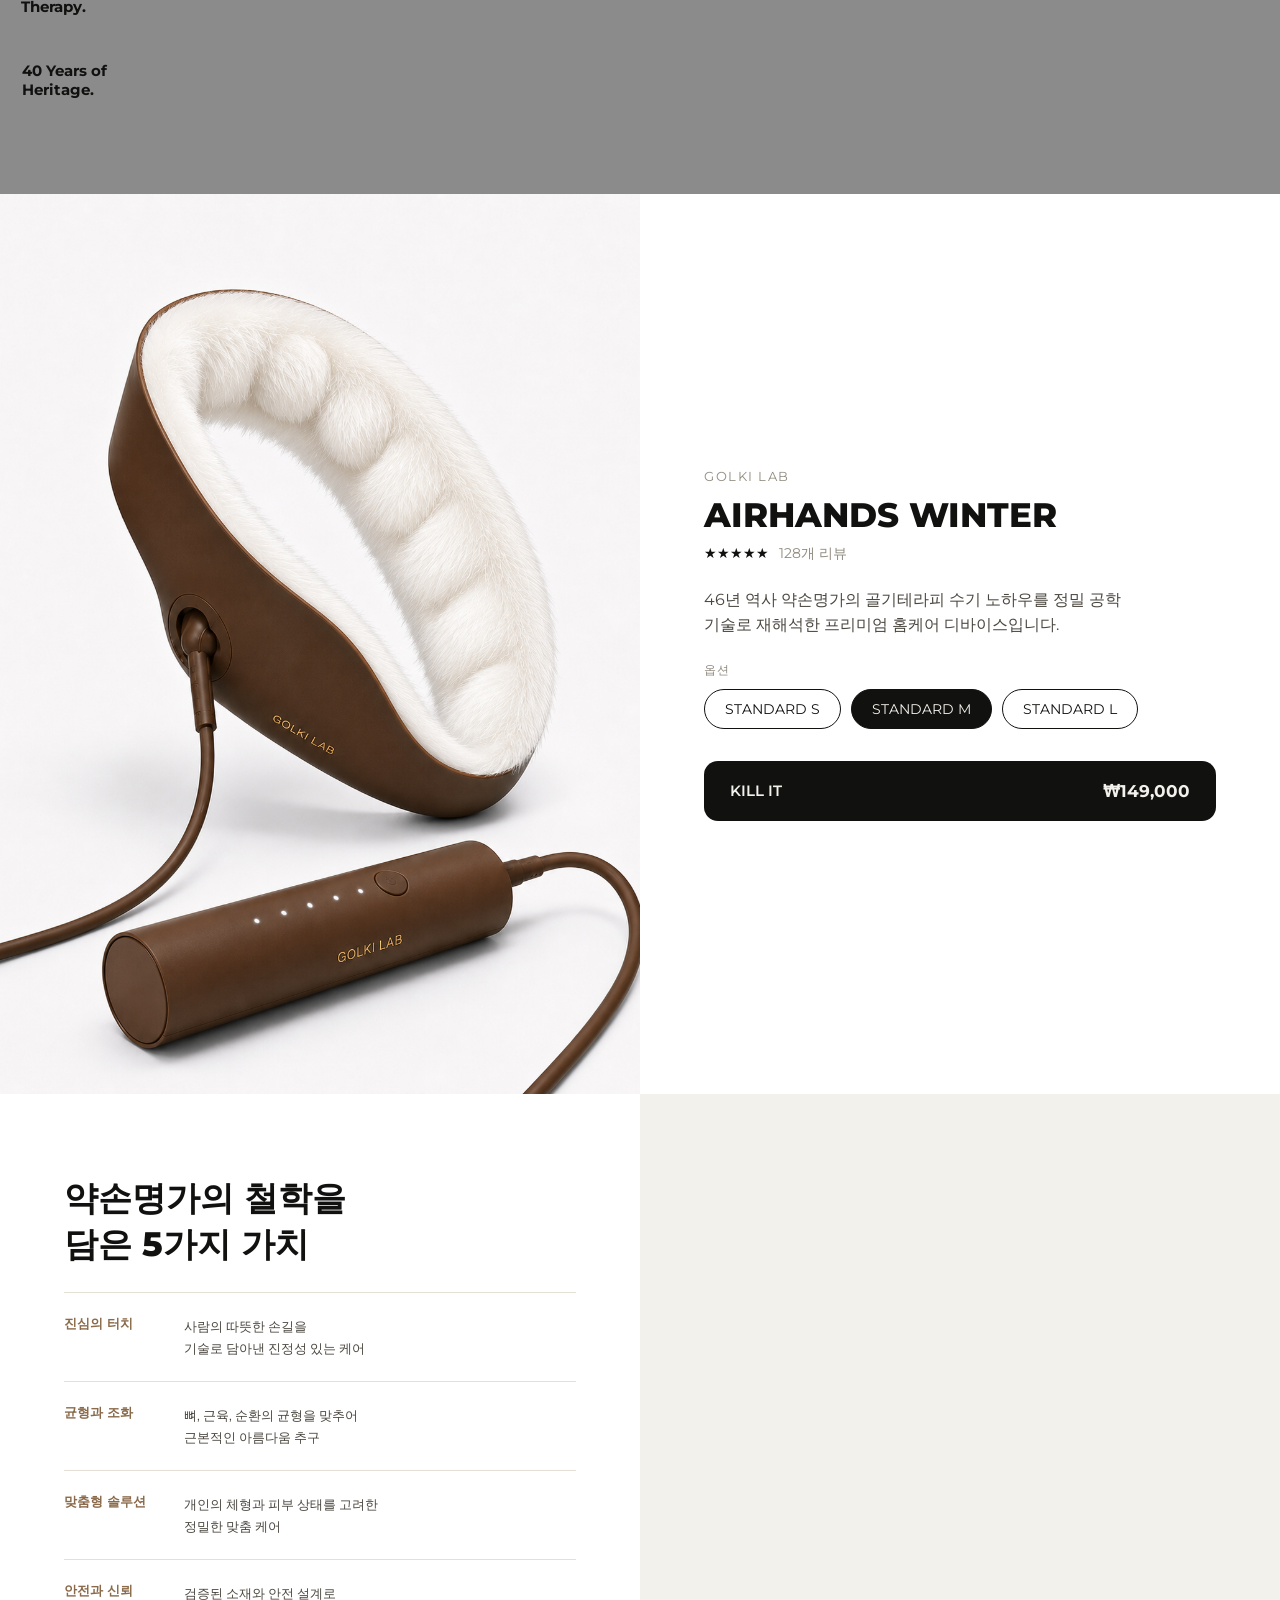
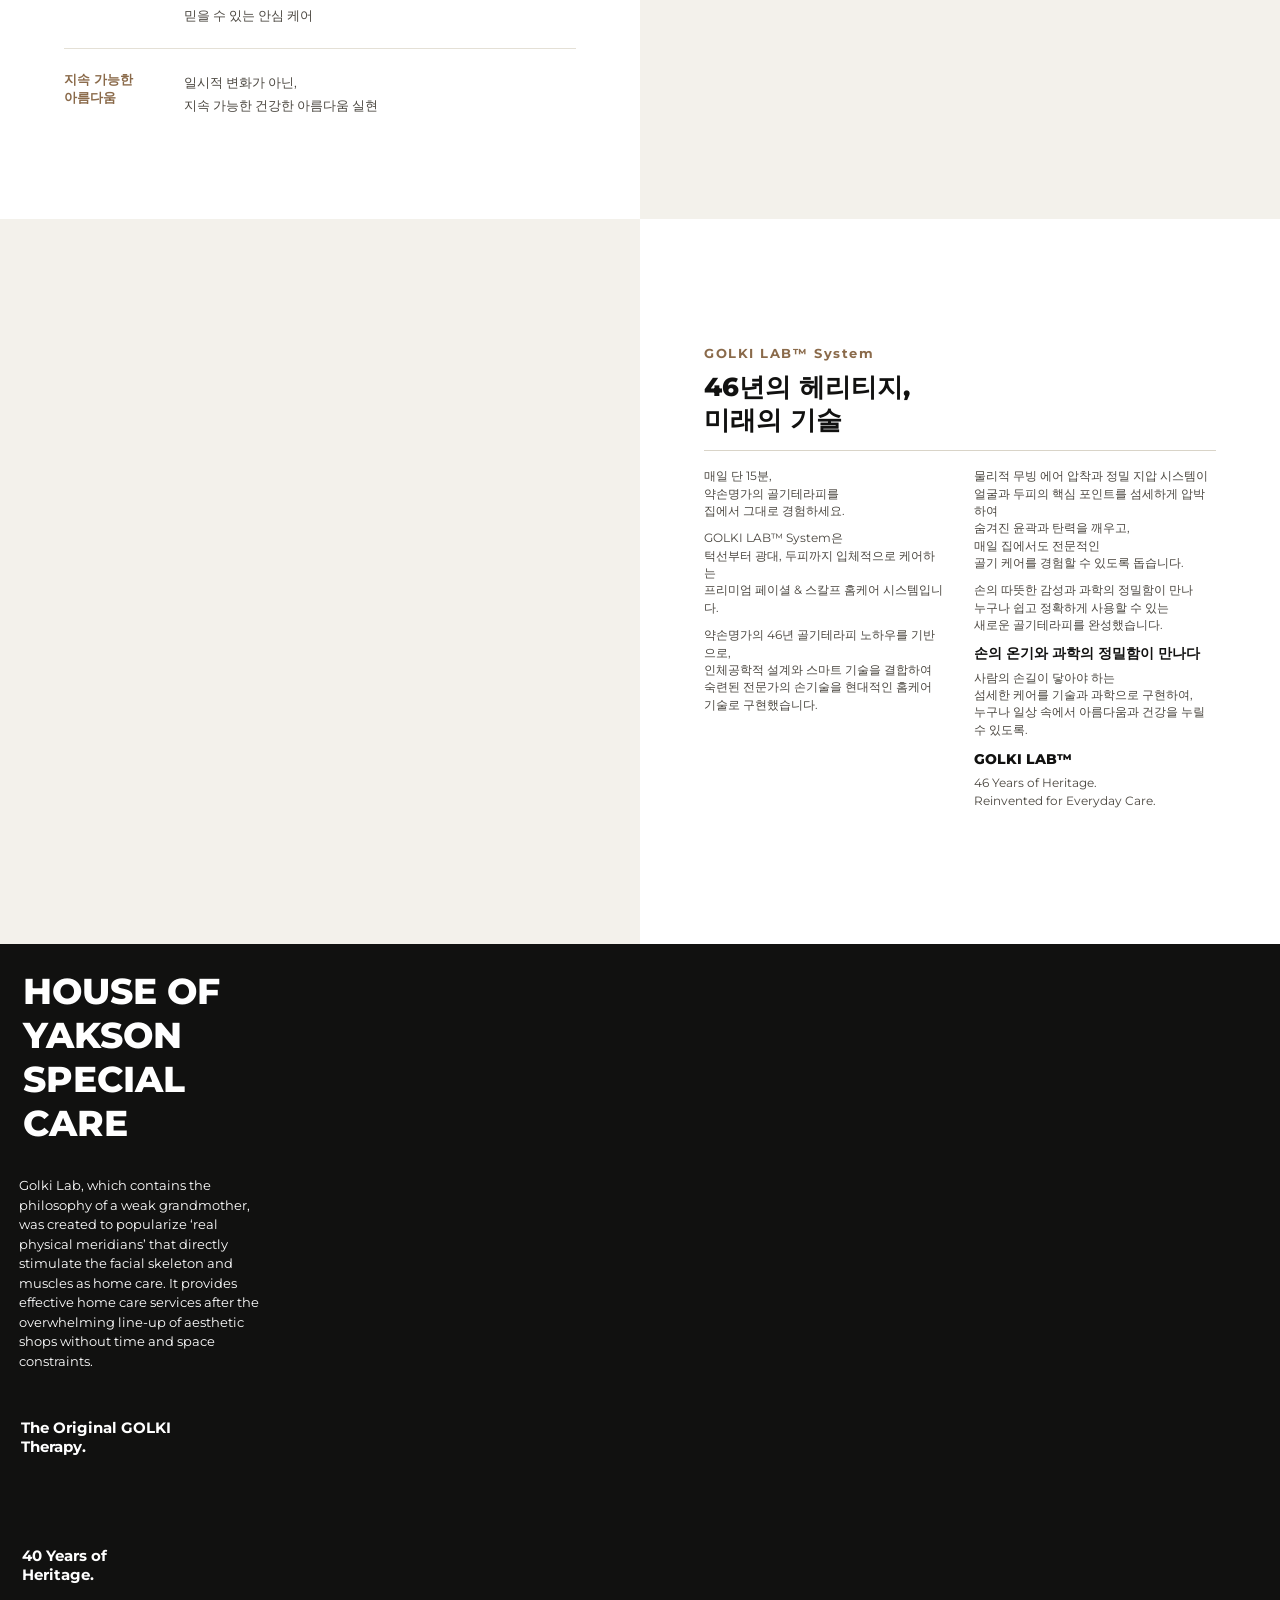
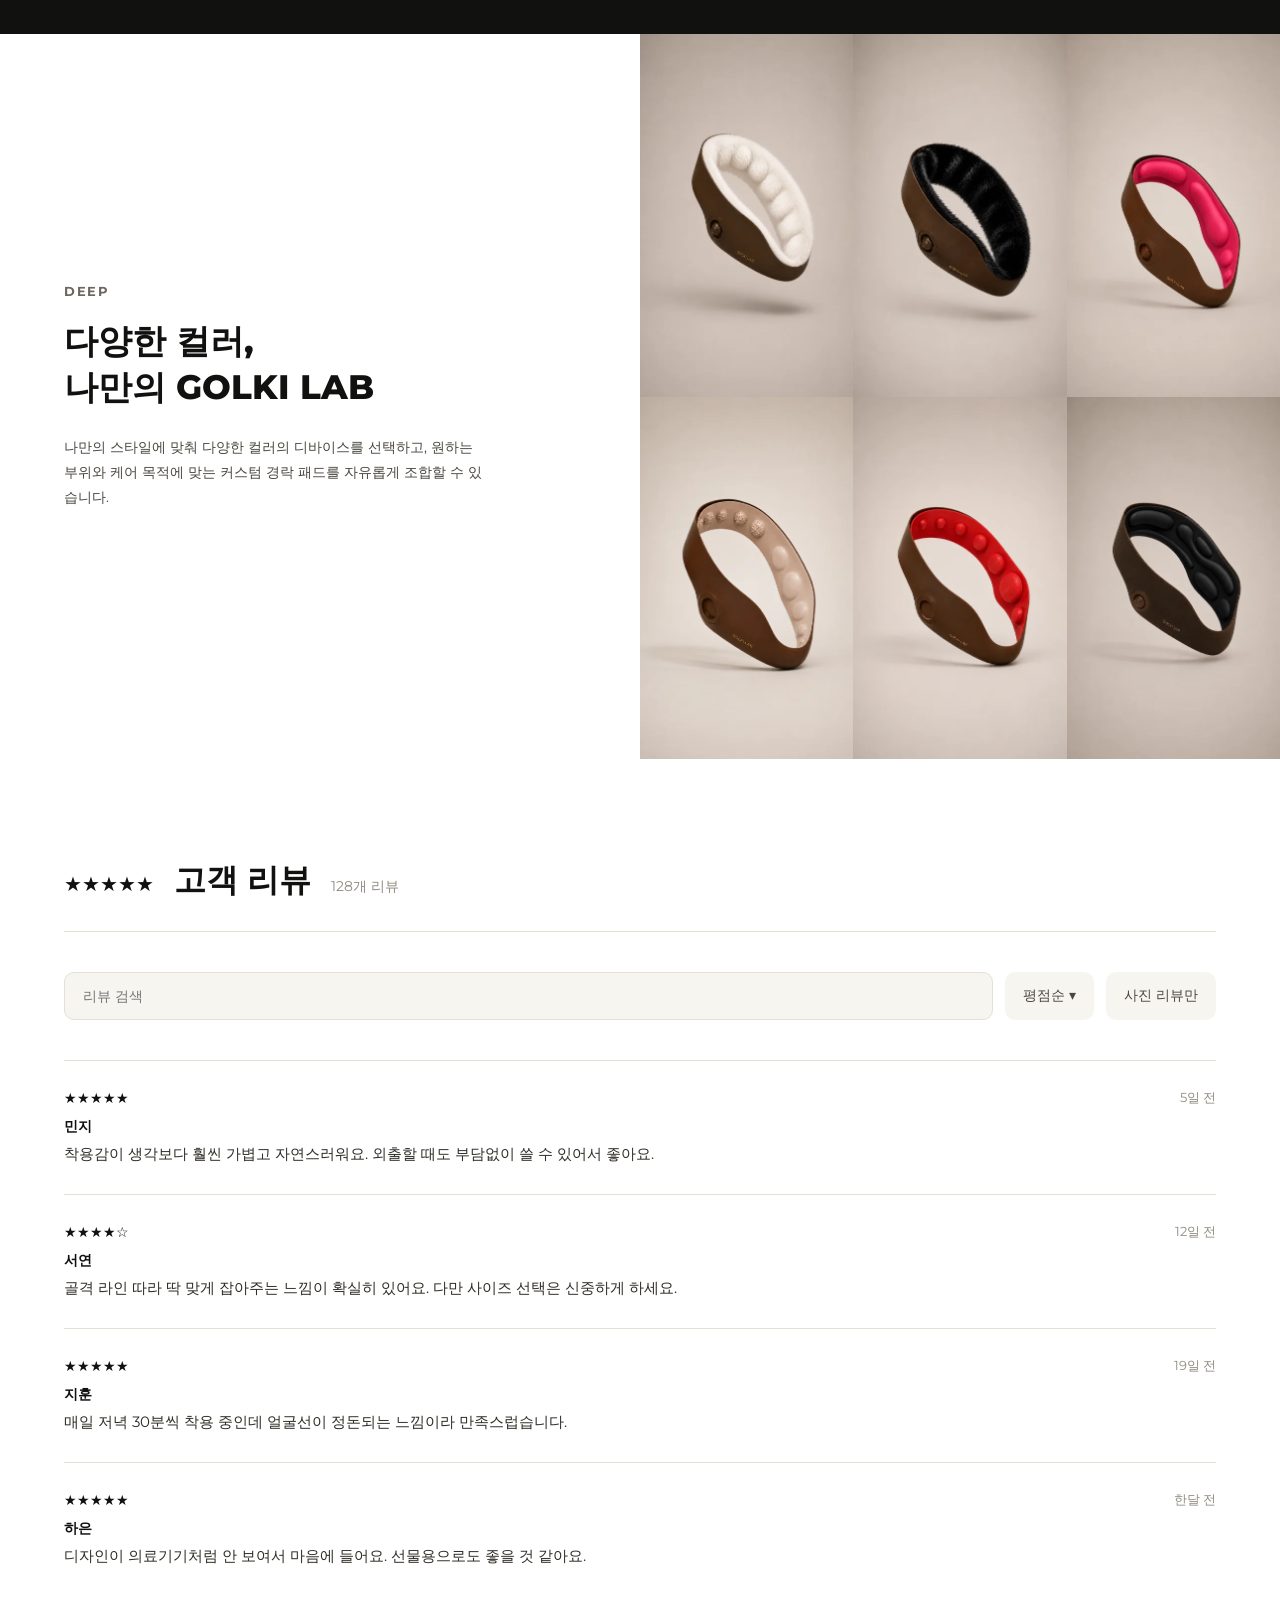
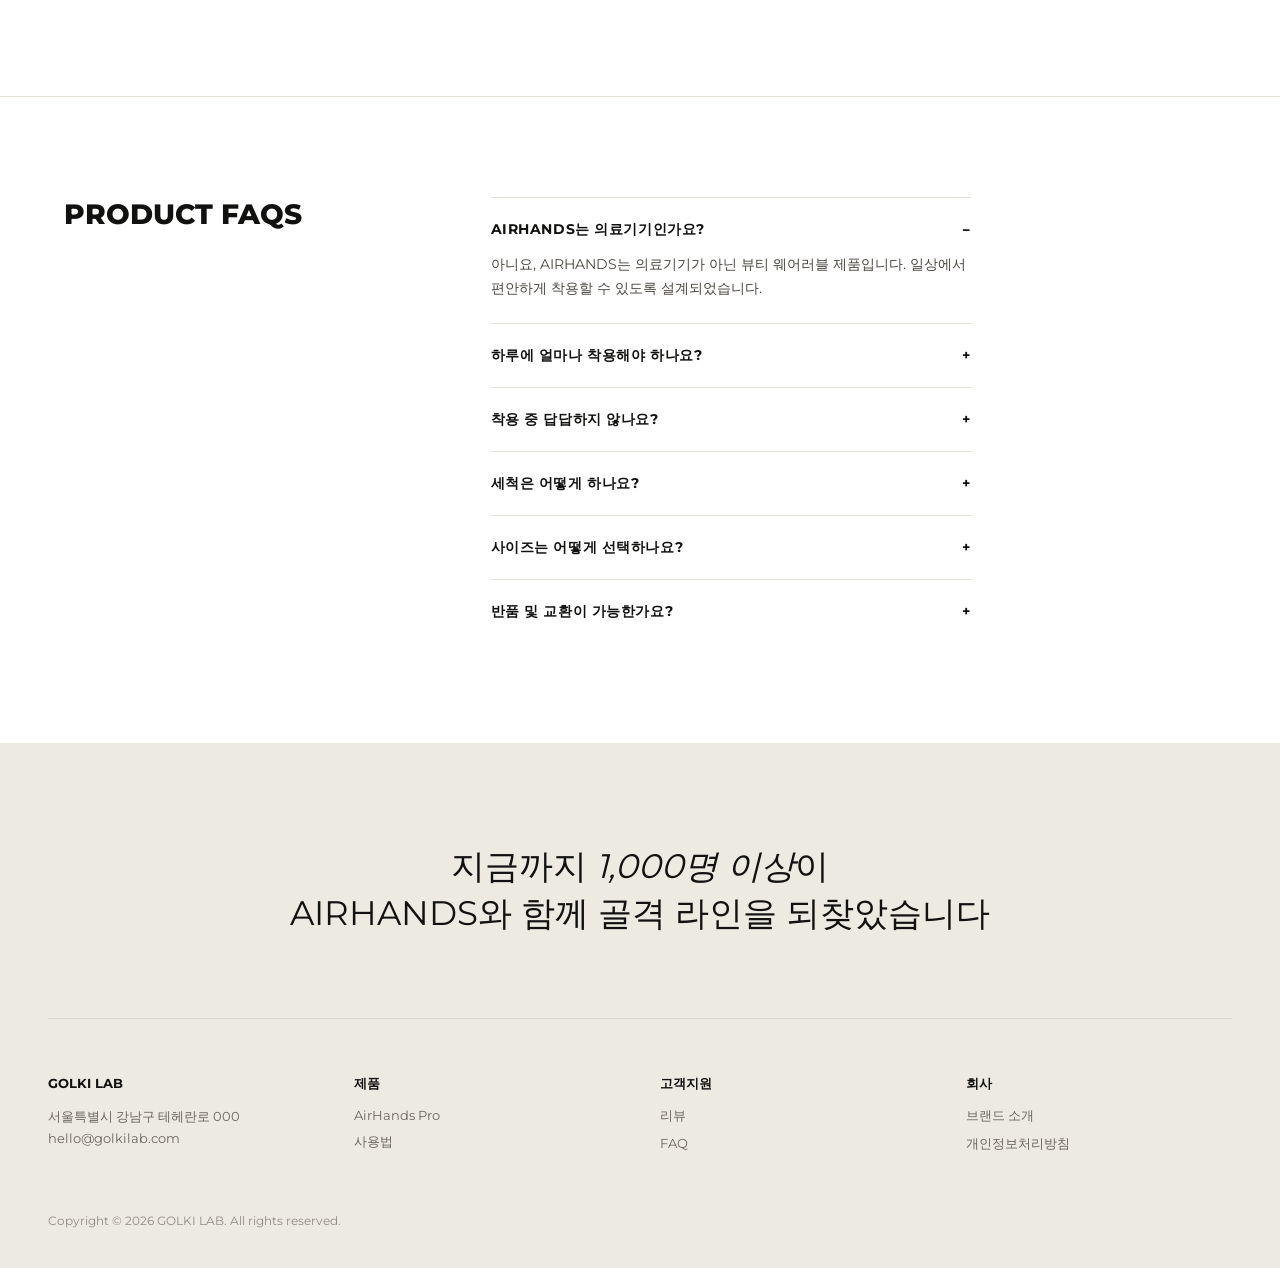
==== commit 3ca4b056: "Use provided image as YAKSON HOME BOOST CARE background; restore purchase-panel image Co-Authored-By" ====
--- a/airhands.html
+++ b/airhands.html
@@ -70,9 +70,7 @@
 
   <!-- ============ FULL PAGE AUTOPLAY VIDEO ============ -->
   <section class="section-full-video" id="section-full-video" data-media>
-    <video class="section-full-video__video" autoplay muted loop playsinline data-fallback="video">
-      <source src="./assets/full-video-1.mp4" type="video/mp4">
-    </video>
+    <img class="section-full-video__video" src="./assets/boost-care-image.png" alt="" data-fallback="cover">
     <div class="section-full-video__heading">YAKSON<br>HOME<br>BOOST CARE</div>
     <p class="section-full-video__body">For four decades, our philosophy has been rooted in the harmony of facial structure, touch, and balance. Built on authentic expertise and refined through generations of practice, GOLKI continues to inspire a new standard of beauty—where timeless tradition meets modern innovation, creating naturally balanced, confident, and enduring results.</p>
     <strong class="section-full-video__eyebrow-top">The Original GOLKI Therapy.</strong>
@@ -82,7 +80,7 @@
   <!-- ============ SECTION E — half/half purchase panel ============ -->
   <section class="section-e" id="section-e">
     <div class="section-e__image" data-media>
-      <img src="./assets/airhands-winter-image.png" alt="" data-fallback="cover">
+      <img src="./img_7963-mrjzghoz-988d.png" alt="" data-fallback="cover">
     </div>
     <div class="section-e__panel">
       <div>
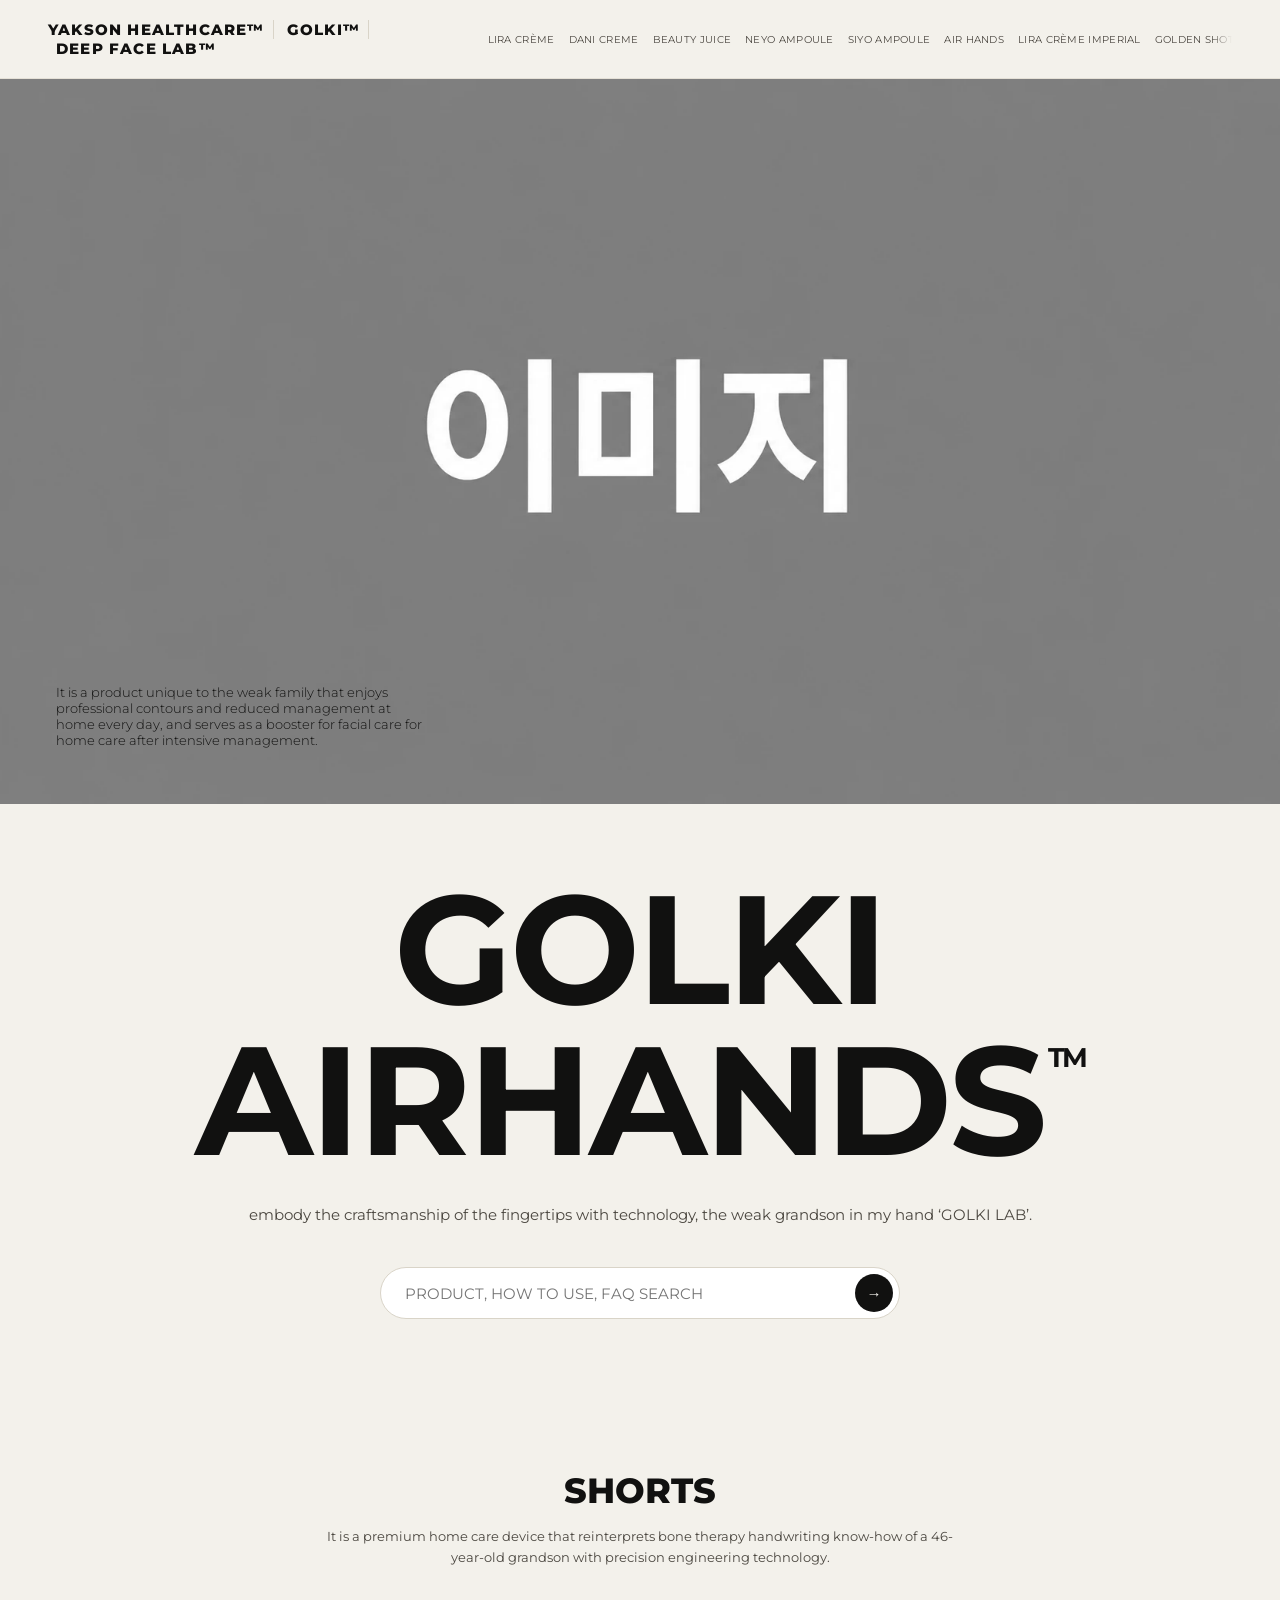
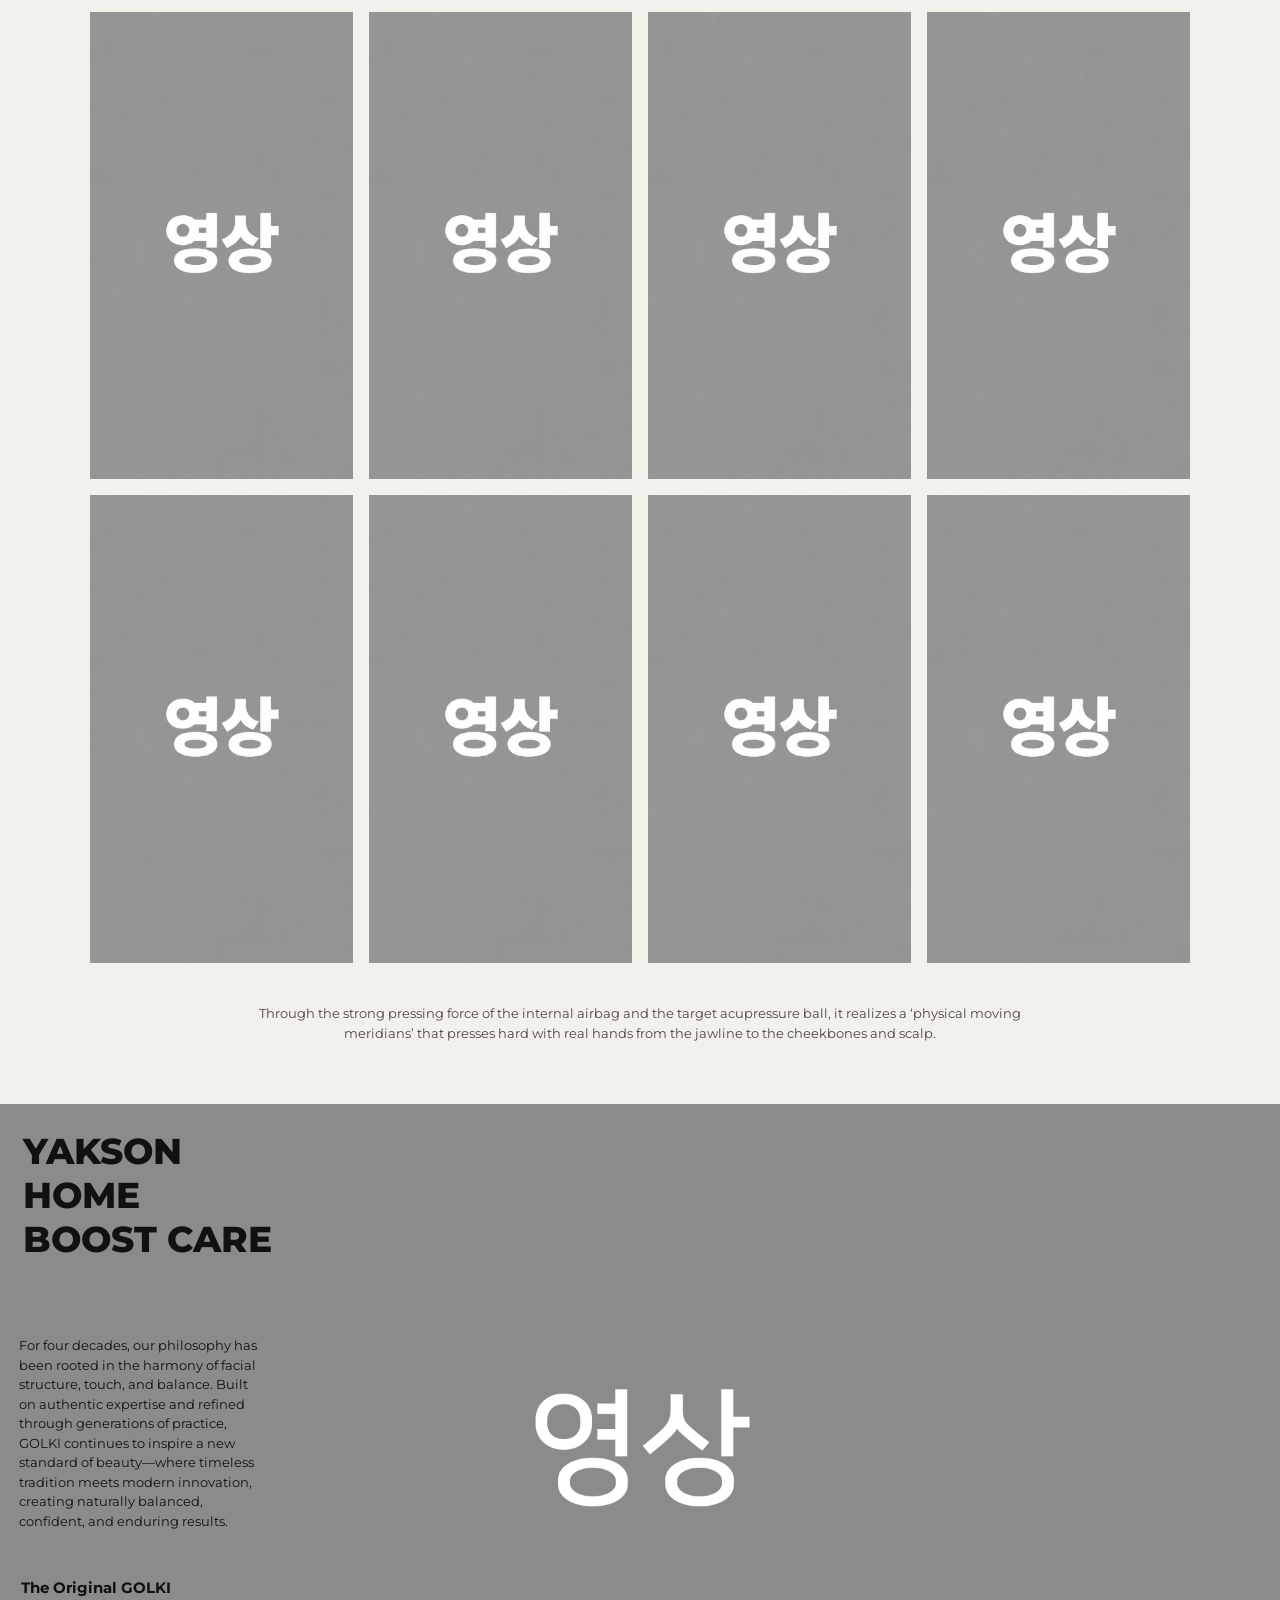
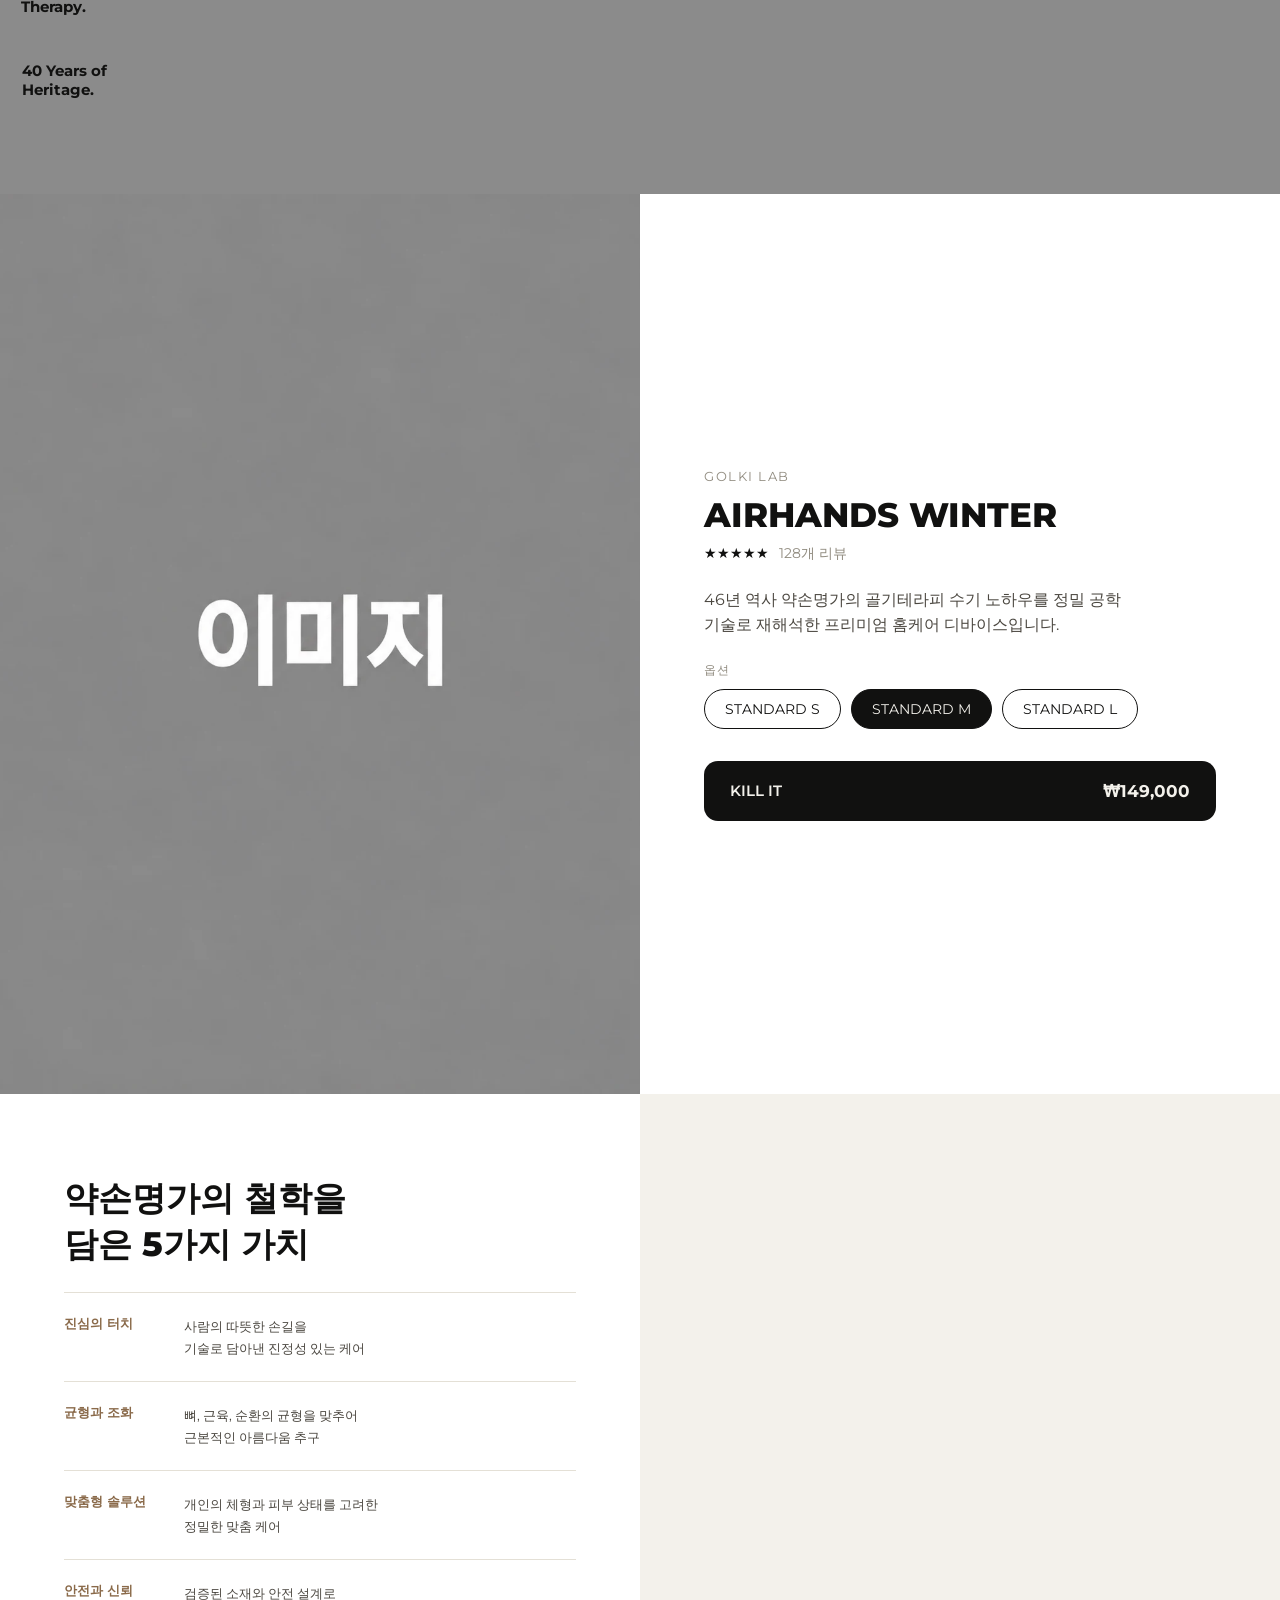
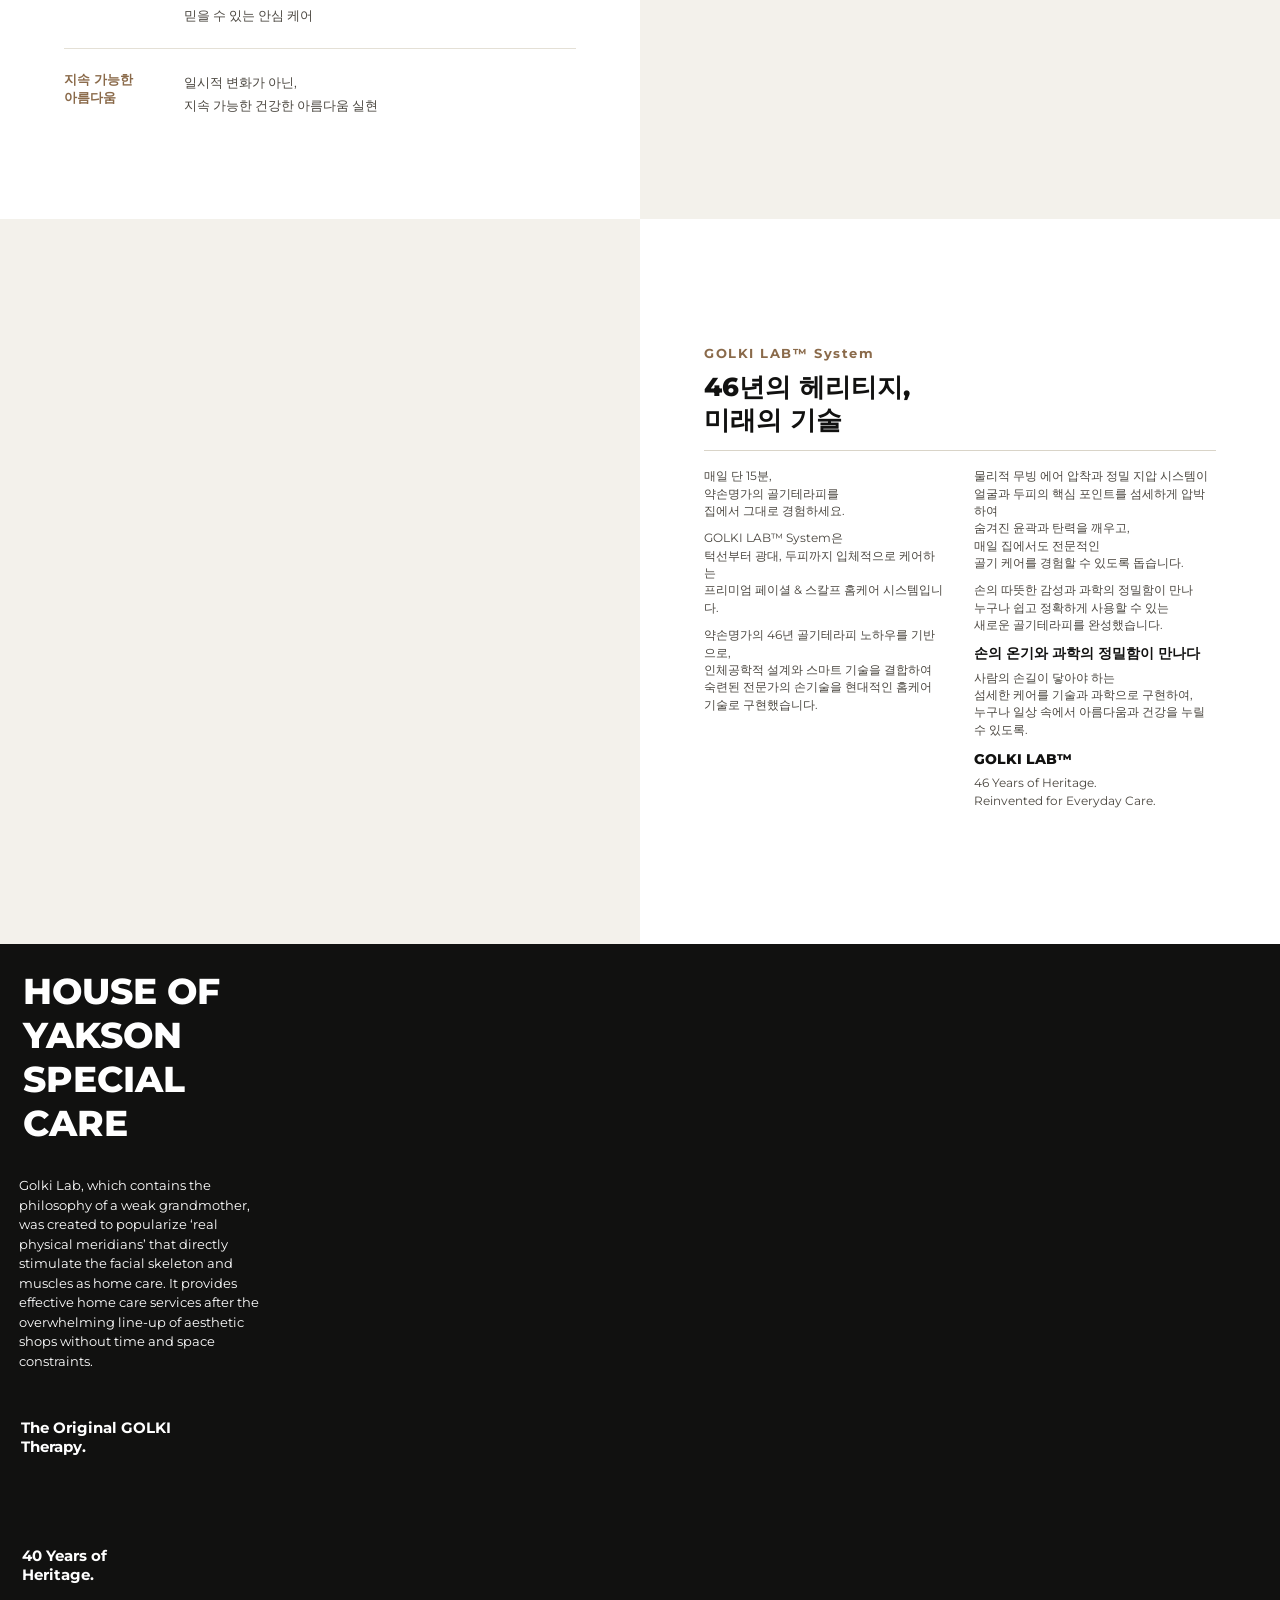
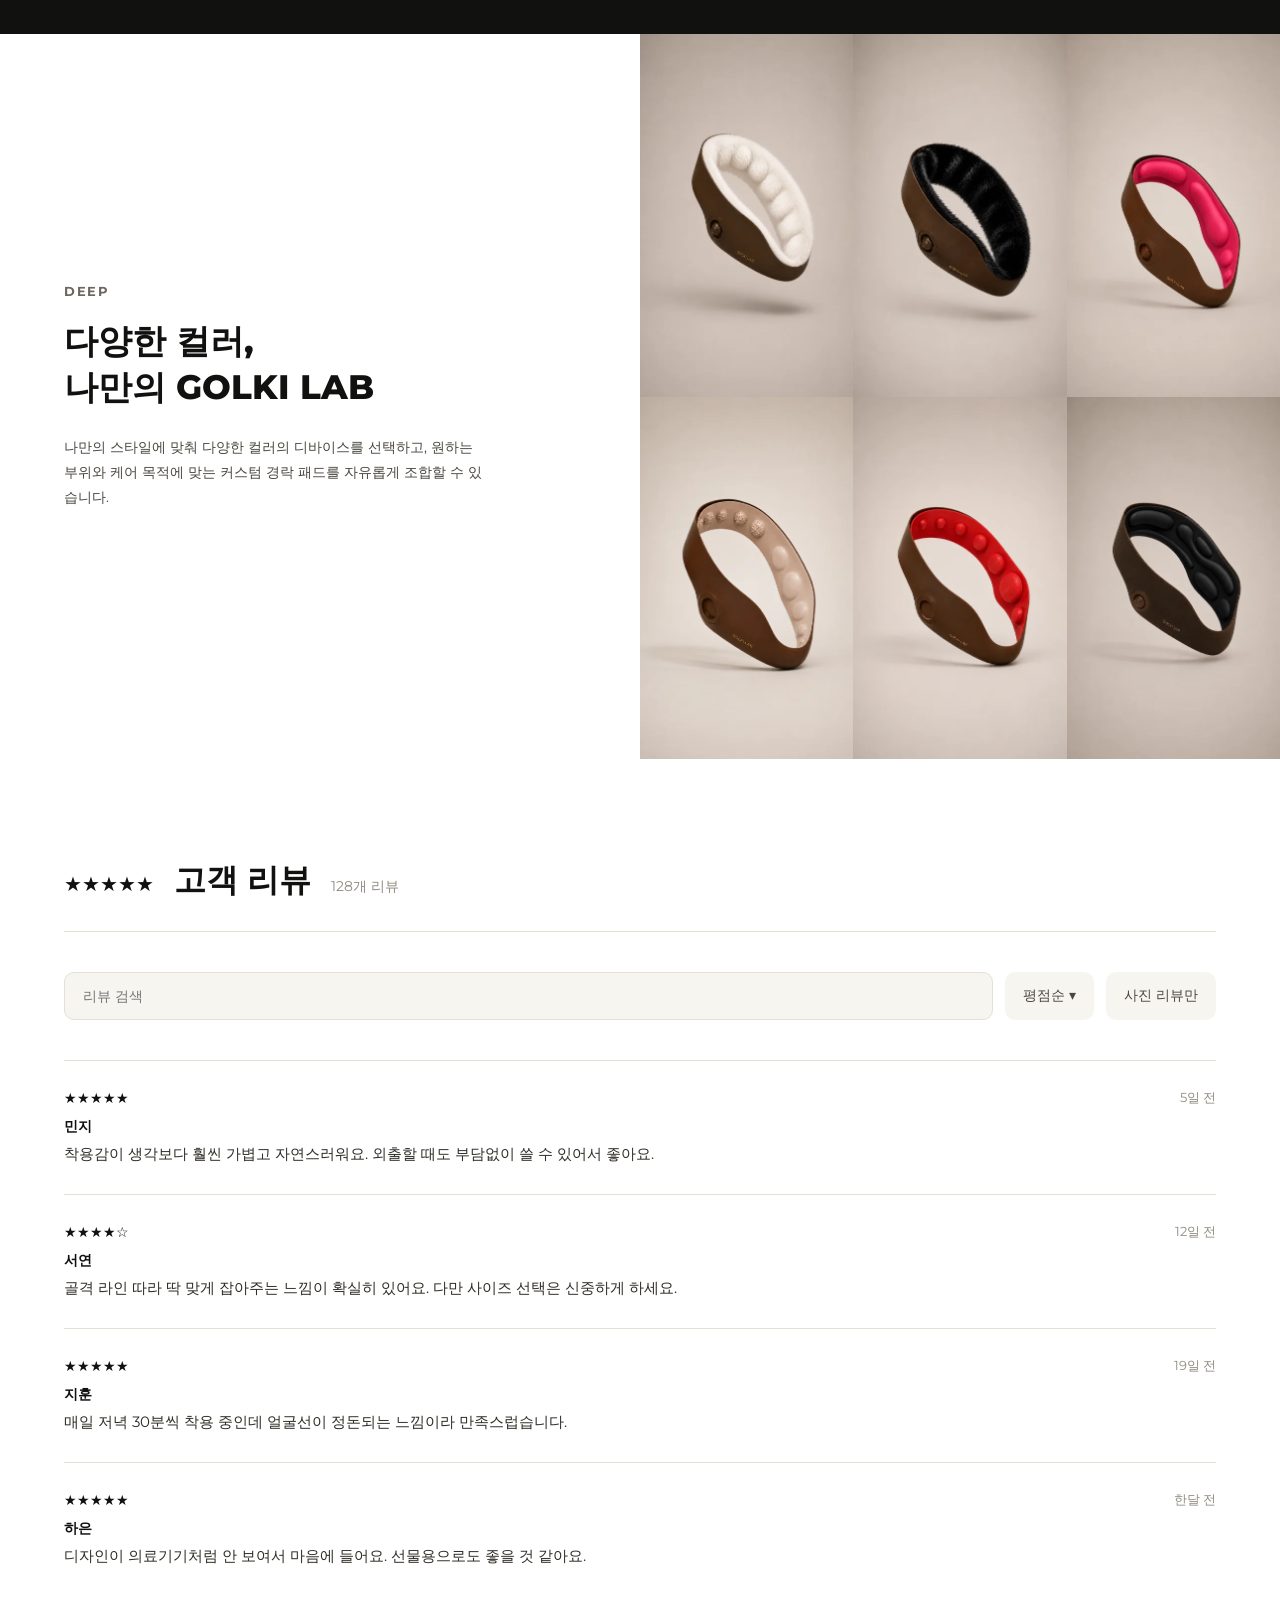
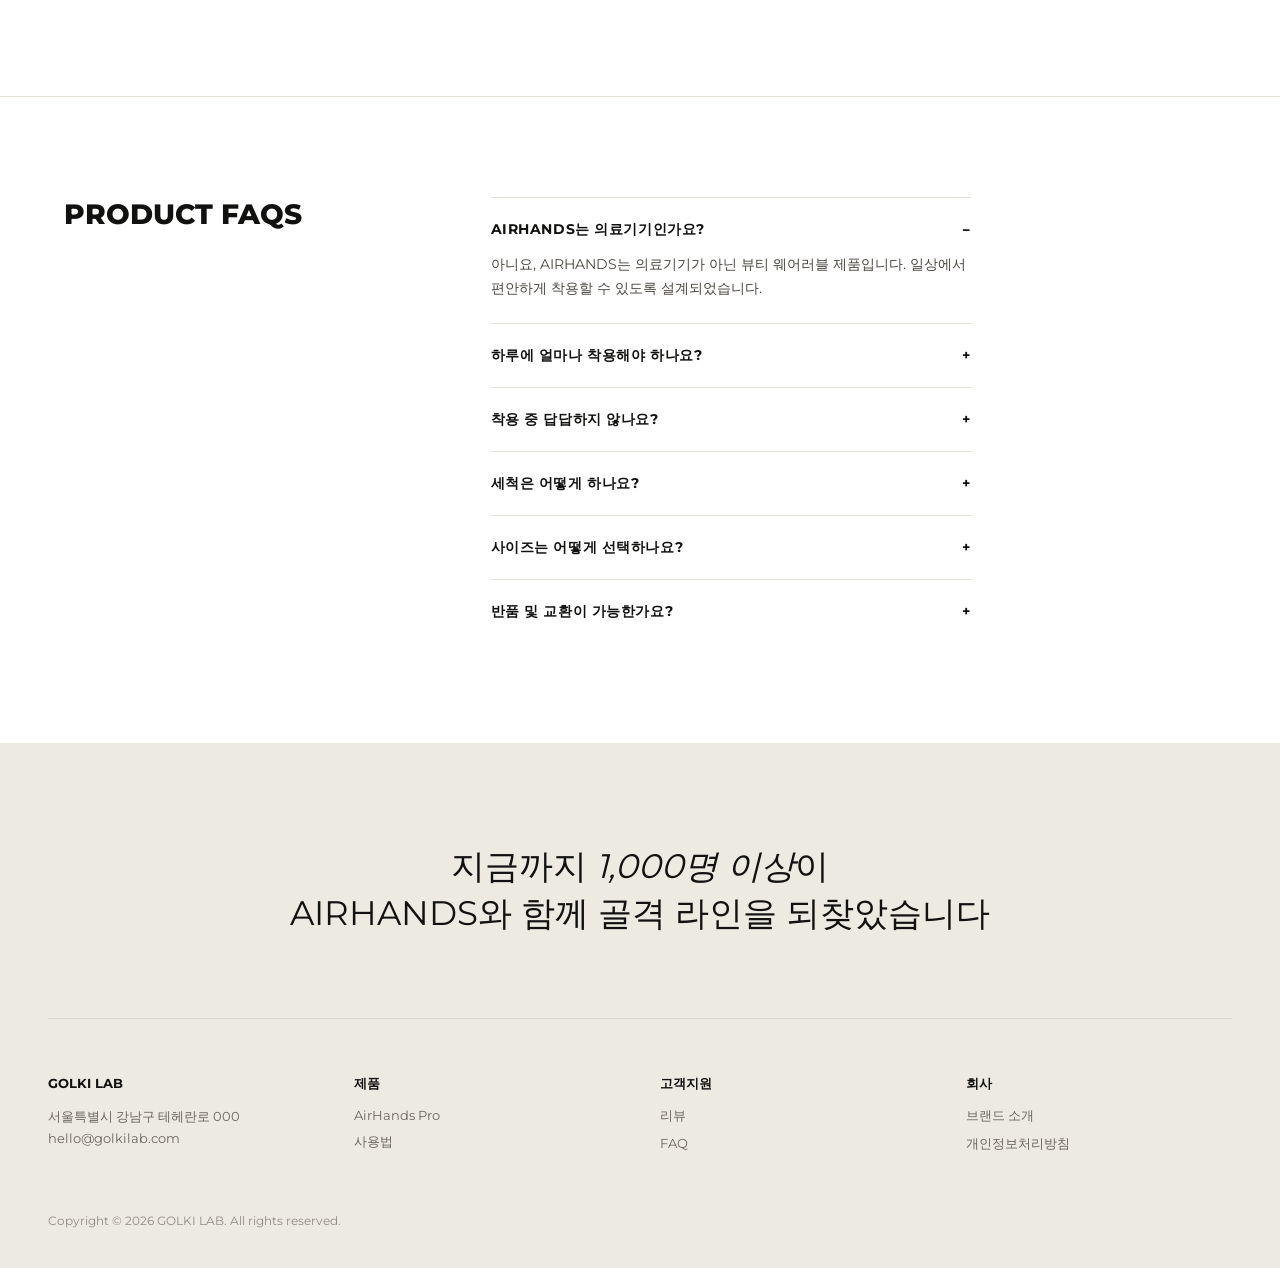
==== commit c35c07d8: "Replace AIRHANDS WINTER left-half image with provided image Co-Authored-By: Claude Sonnet 5.5 <norep" ====
--- a/airhands.html
+++ b/airhands.html
@@ -80,7 +80,7 @@
   <!-- ============ SECTION E — half/half purchase panel ============ -->
   <section class="section-e" id="section-e">
     <div class="section-e__image" data-media>
-      <img src="./img_7963-mrjzghoz-988d.png" alt="" data-fallback="cover">
+      <img src="./assets/airhands-winter-left.webp" alt="" data-fallback="cover">
     </div>
     <div class="section-e__panel">
       <div>
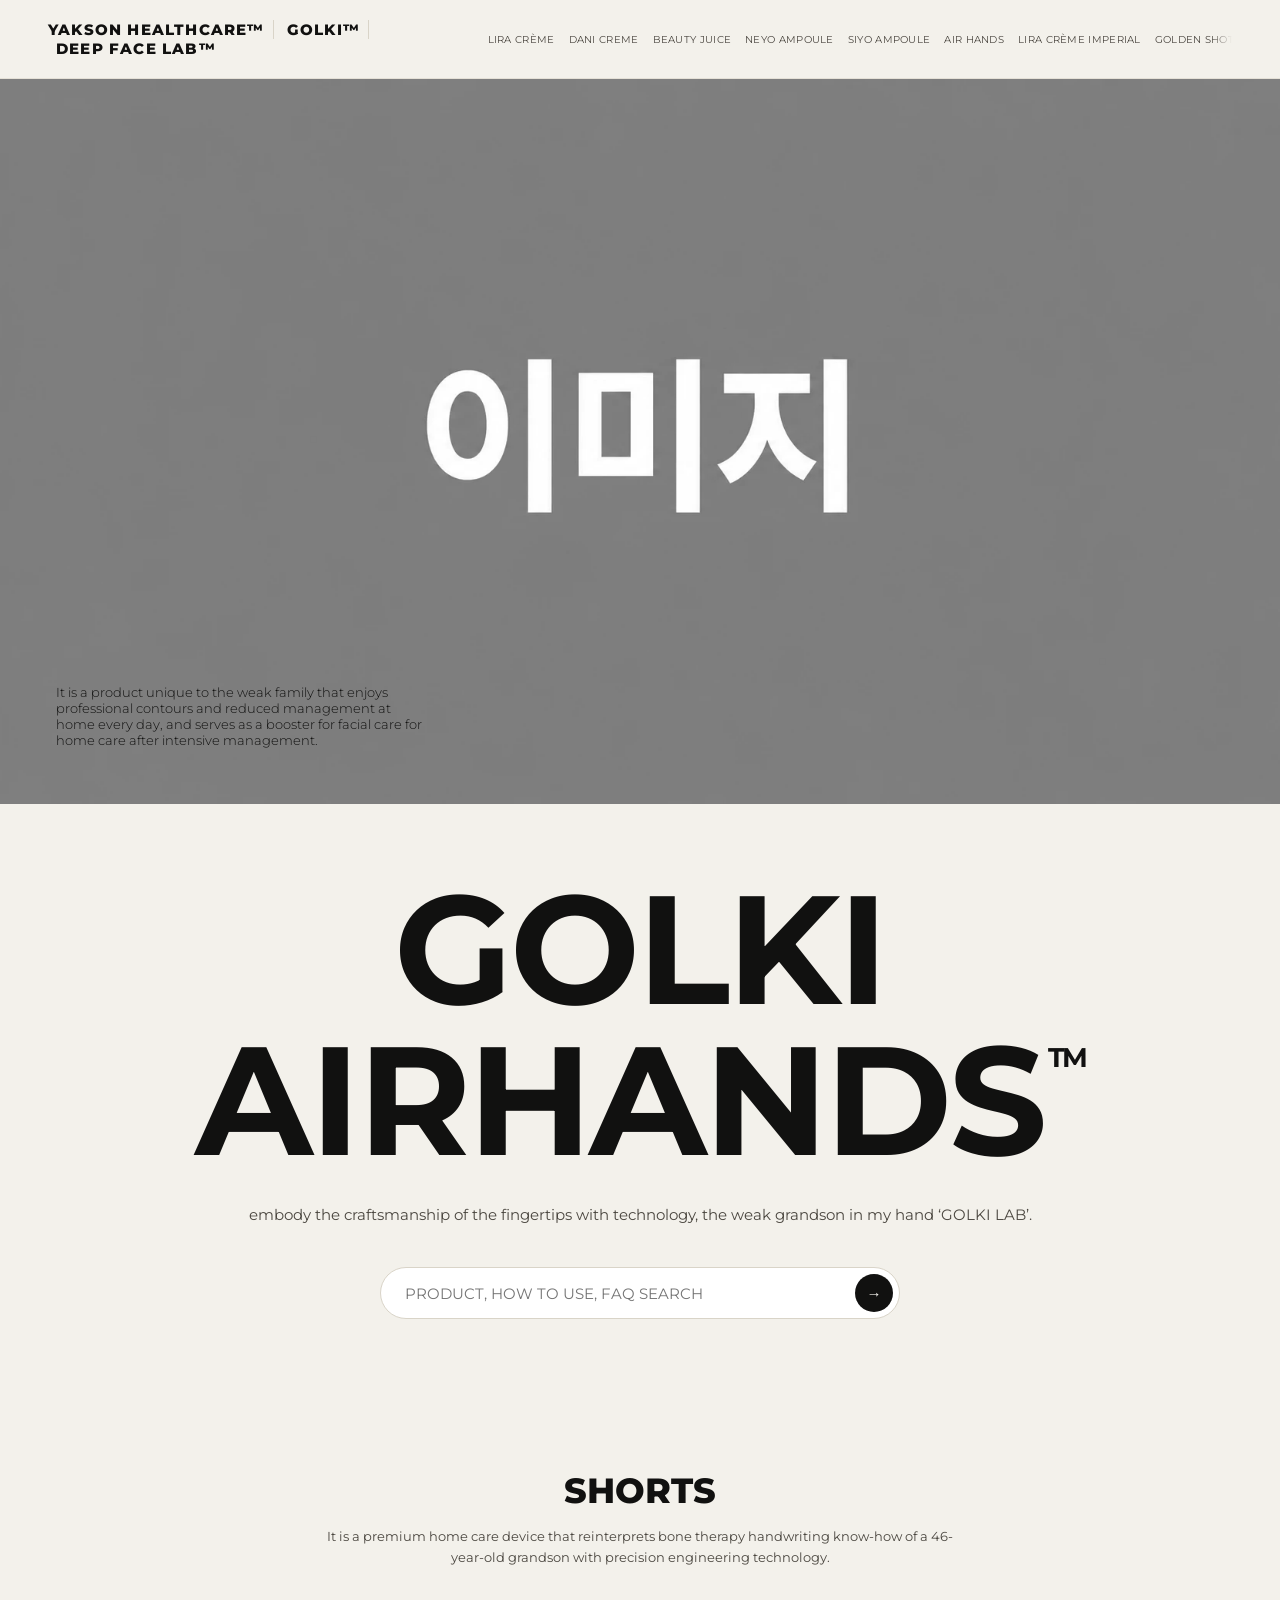
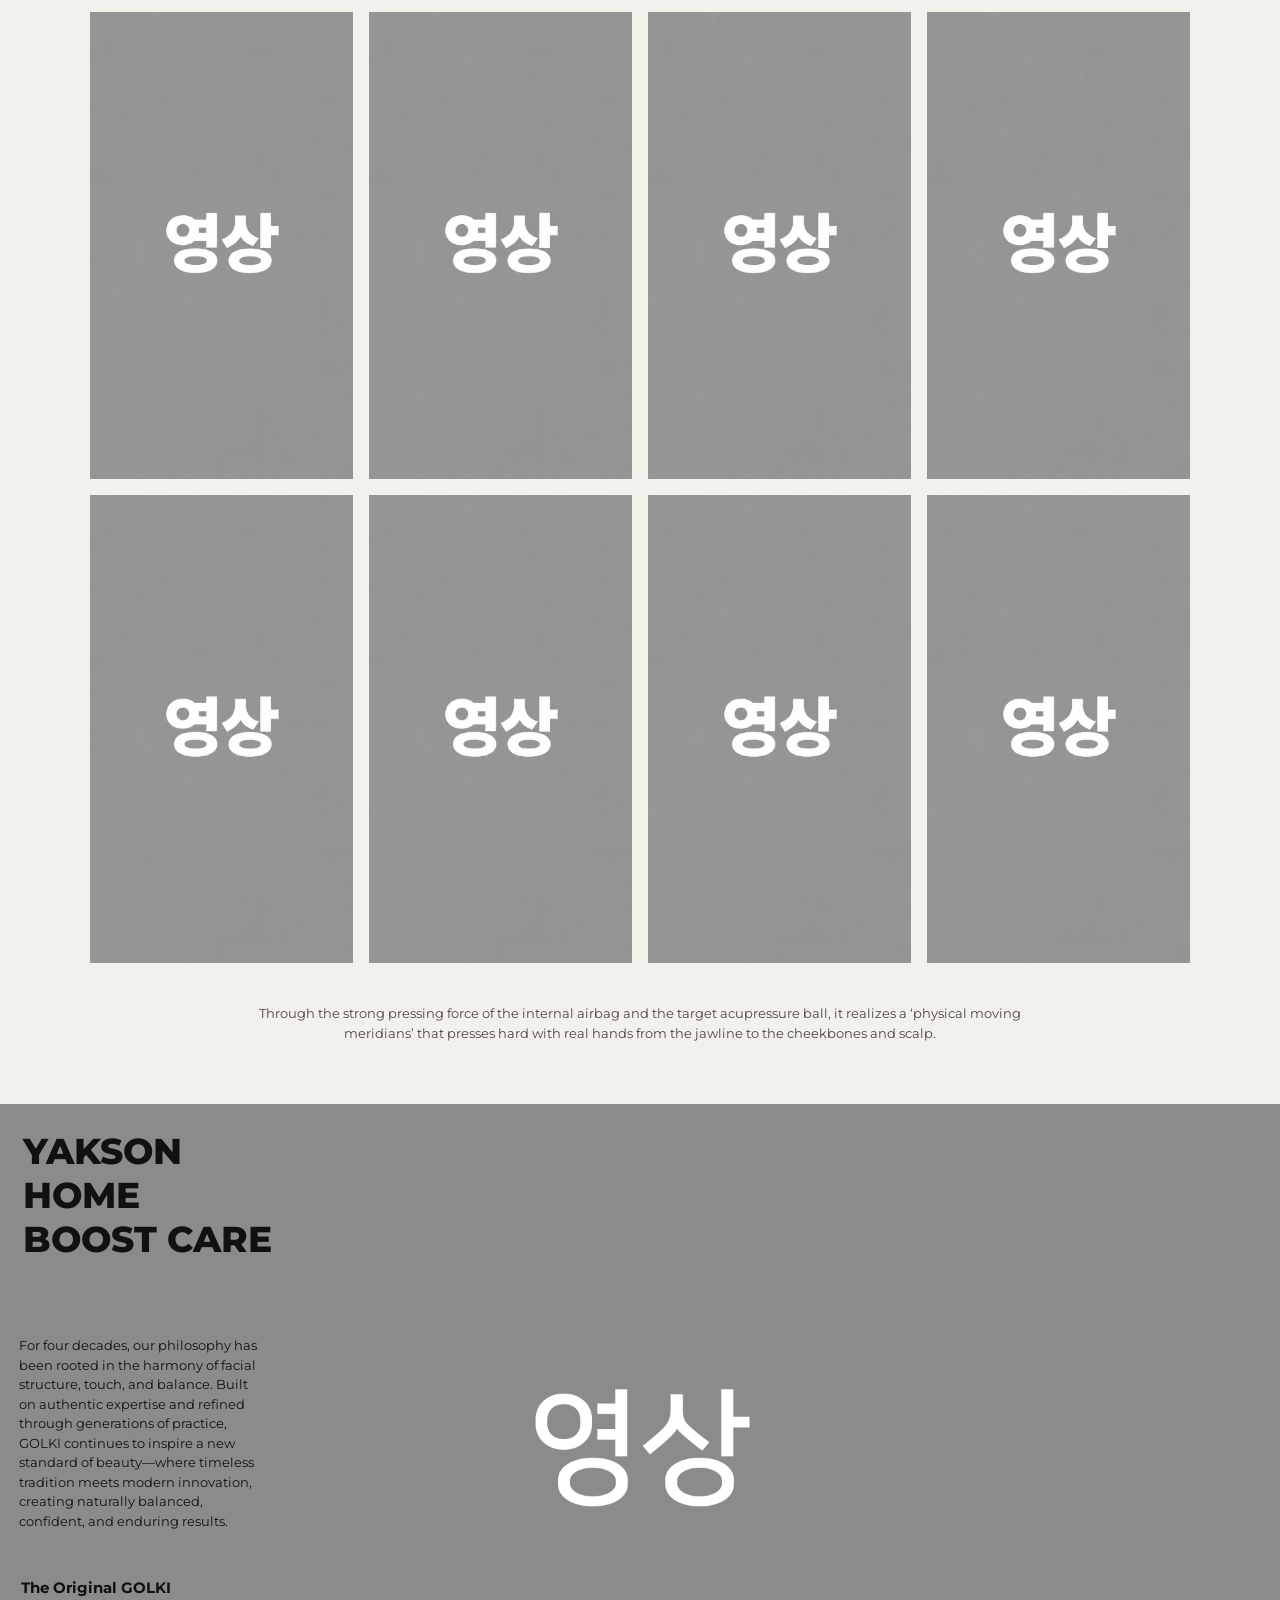
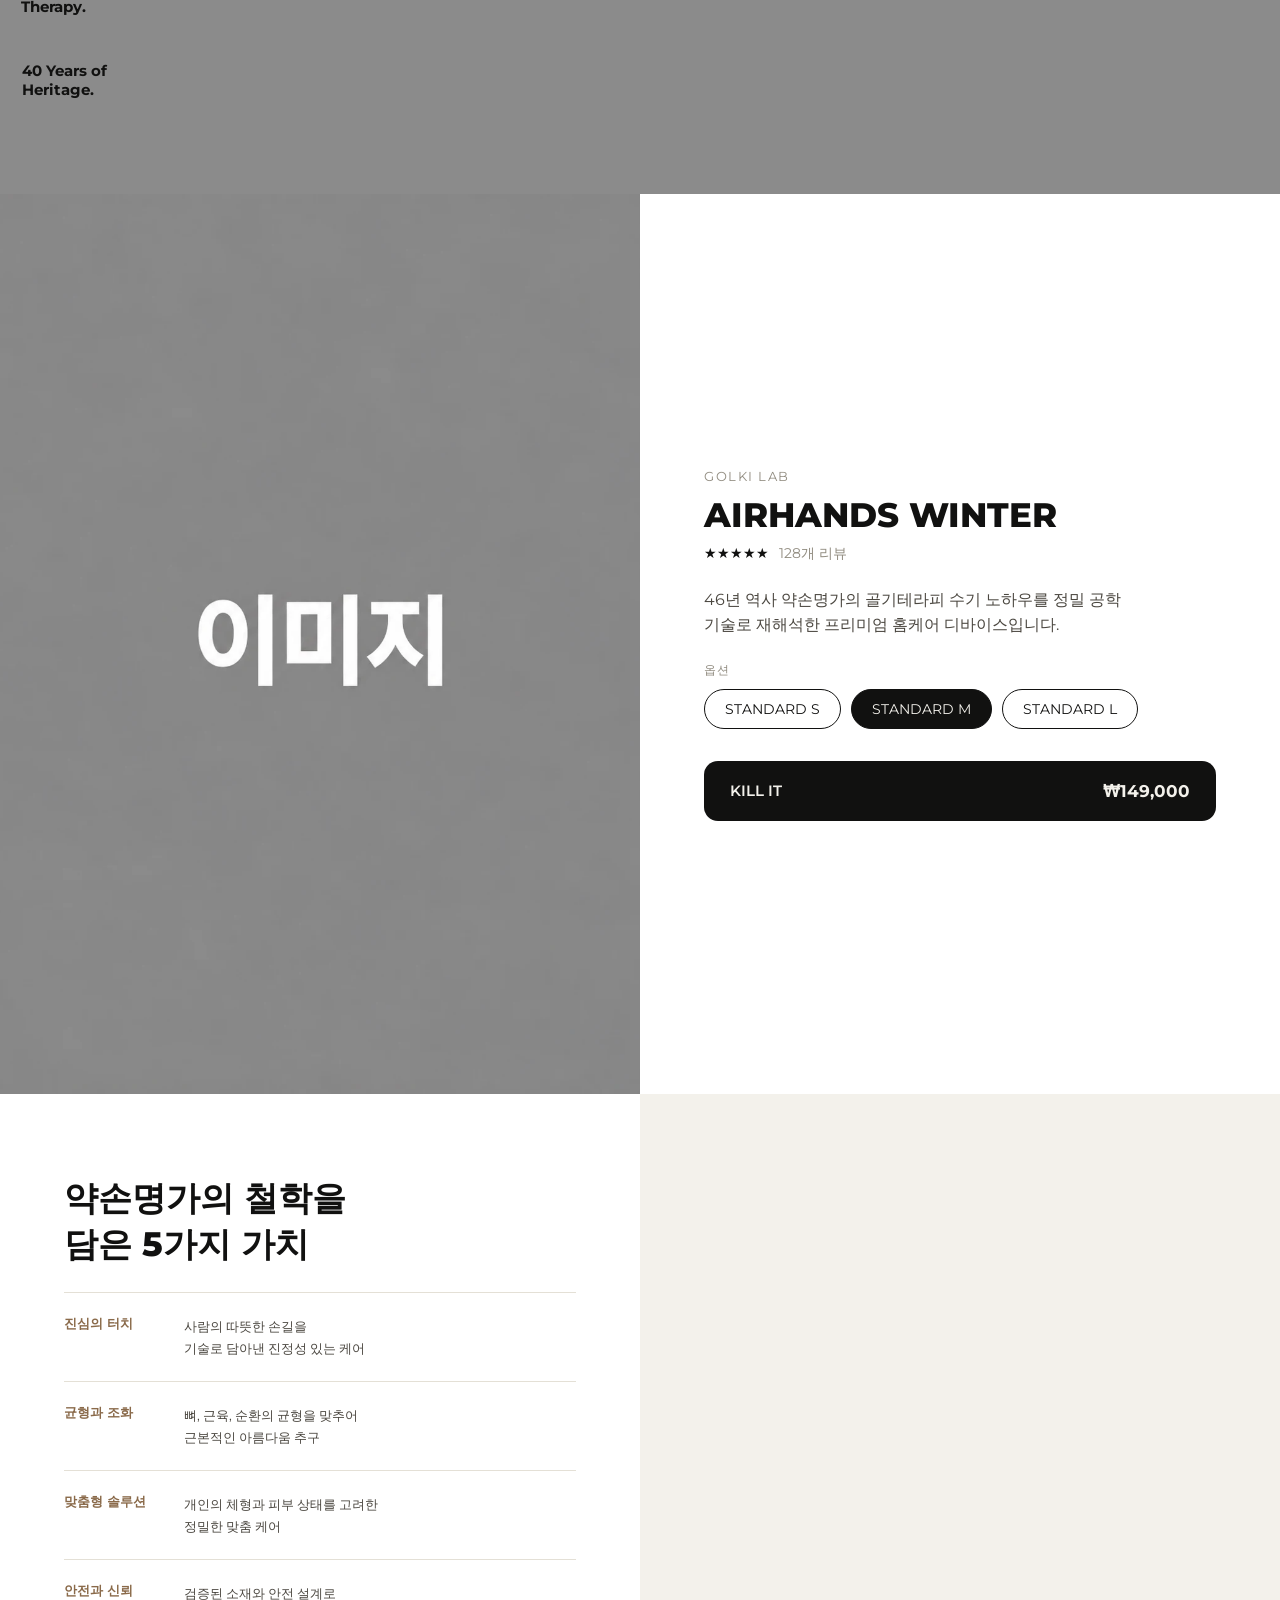
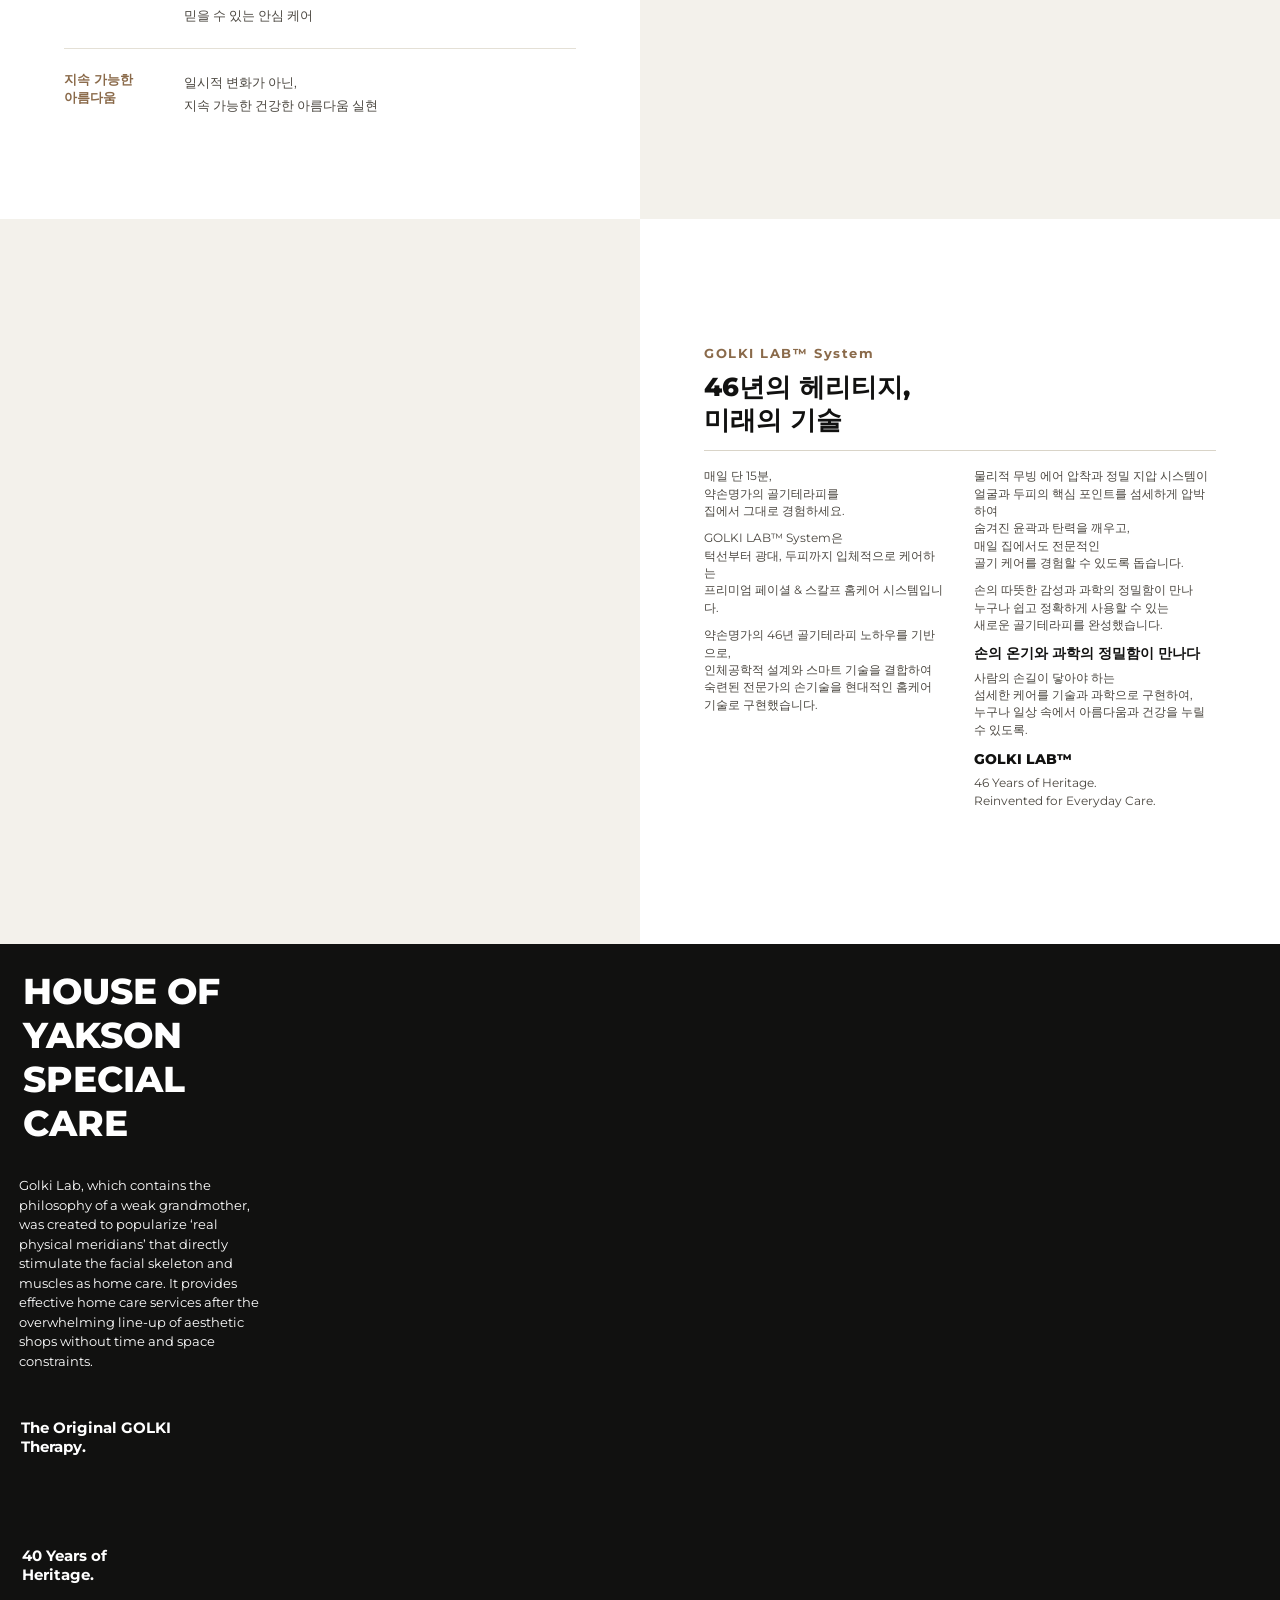
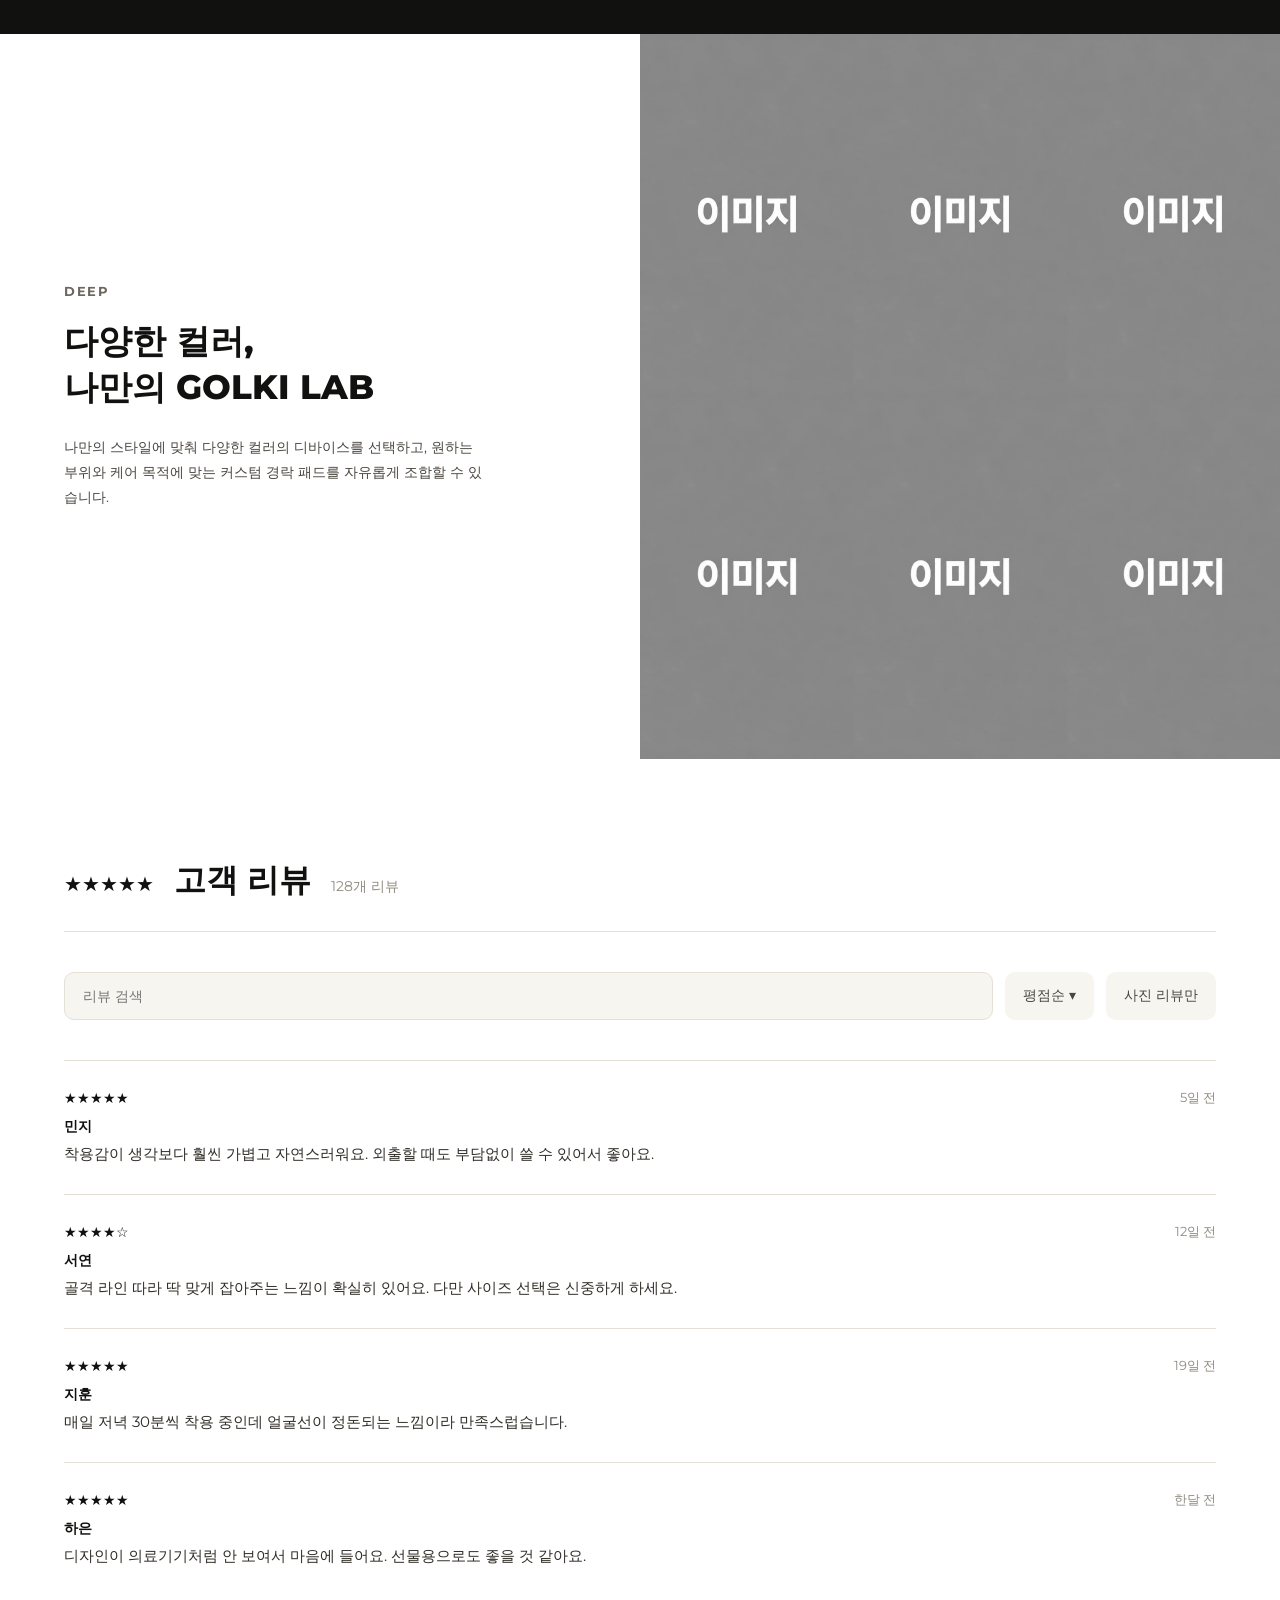
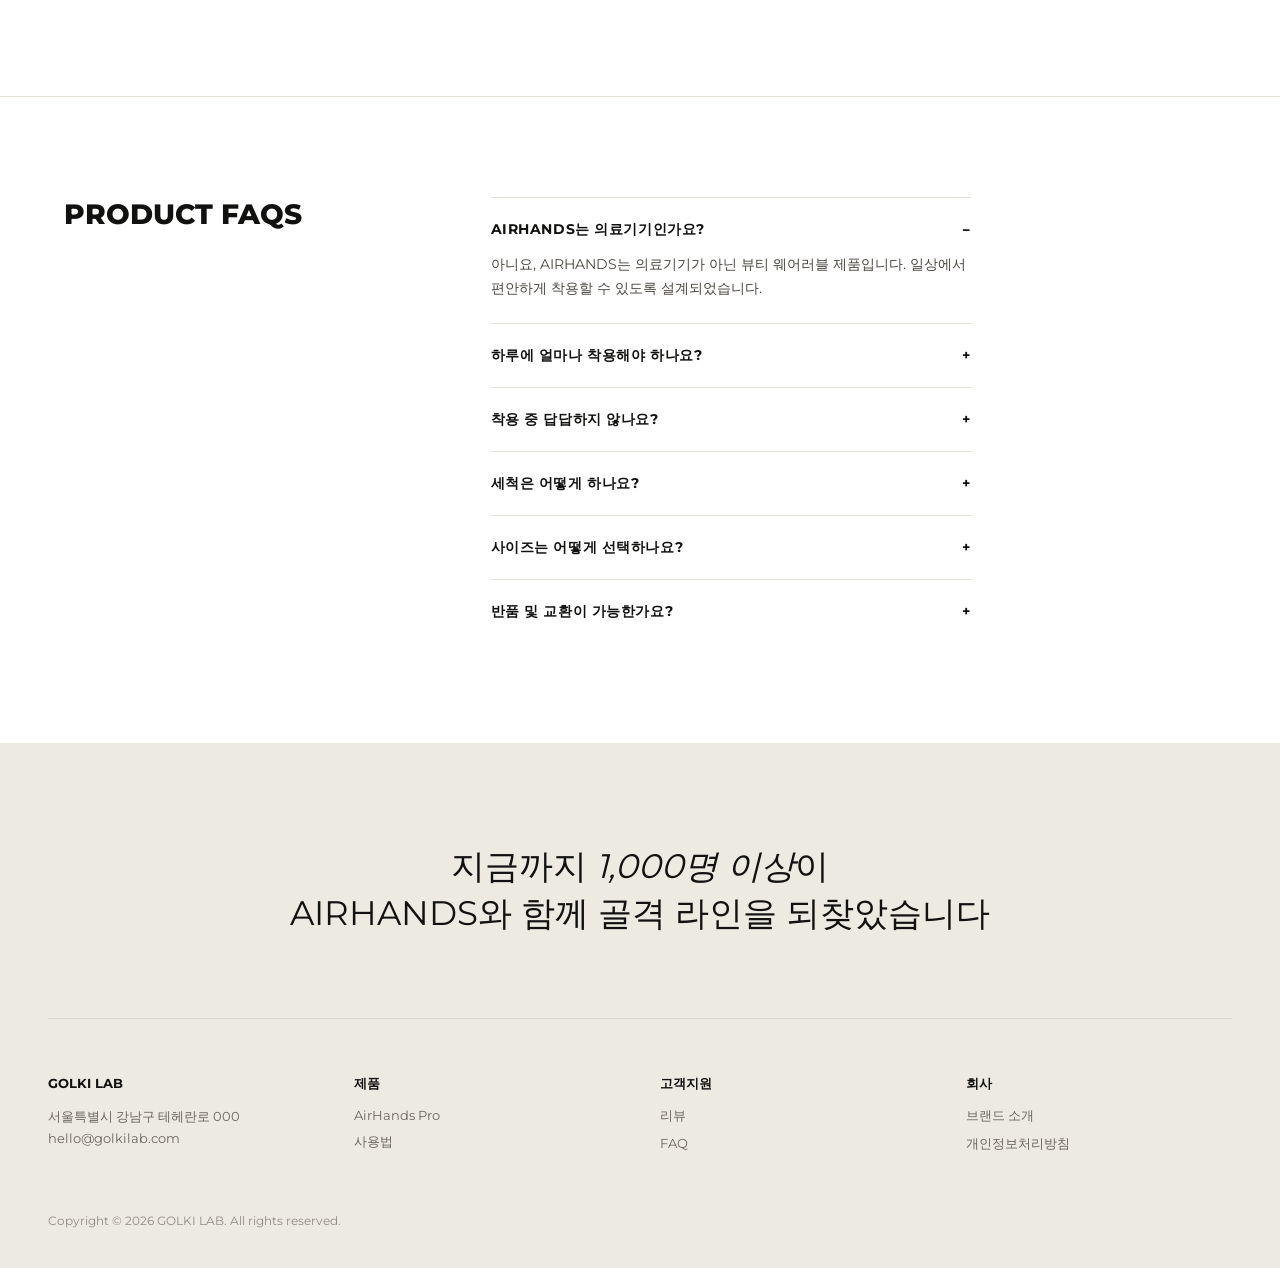
==== commit 05eeb0e2: "Replace the 6 gallery tiles (colors / my GOLKI LAB) with provided image Co-Authored-By: Claude Sonne" ====
--- a/airhands.html
+++ b/airhands.html
@@ -175,12 +175,12 @@
       <p class="gallery-split__desc">나만의 스타일에 맞춰 다양한 컬러의 디바이스를 선택하고, 원하는 부위와 케어 목적에 맞는 커스텀 경락 패드를 자유롭게 조합할 수 있습니다.</p>
     </div>
     <div class="gallery-split__grid">
-      <a class="gallery__tile" href="detail.html" data-media><img src="./assets/gallery-1.webp" alt="이미지 1" data-fallback="cover" data-label="이미지 1"></a>
-      <a class="gallery__tile" href="detail.html" data-media><img src="./assets/gallery-2.webp" alt="이미지 2" data-fallback="cover" data-label="이미지 2"></a>
-      <a class="gallery__tile" href="detail.html" data-media><img src="./assets/gallery-3.webp" alt="이미지 3" data-fallback="cover" data-label="이미지 3"></a>
-      <a class="gallery__tile" href="detail.html" data-media><img src="./assets/gallery-4.webp" alt="이미지 4" data-fallback="cover" data-label="이미지 4"></a>
-      <a class="gallery__tile" href="detail.html" data-media><img src="./assets/gallery-5.webp" alt="이미지 5" data-fallback="cover" data-label="이미지 5"></a>
-      <a class="gallery__tile" href="detail.html" data-media><img src="./assets/gallery-top-6.webp" alt="이미지 6" data-fallback="cover" data-label="이미지 6"></a>
+      <a class="gallery__tile" href="detail.html" data-media><img src="./assets/airhands-winter-left.webp" alt="이미지 1" data-fallback="cover" data-label="이미지 1"></a>
+      <a class="gallery__tile" href="detail.html" data-media><img src="./assets/airhands-winter-left.webp" alt="이미지 2" data-fallback="cover" data-label="이미지 2"></a>
+      <a class="gallery__tile" href="detail.html" data-media><img src="./assets/airhands-winter-left.webp" alt="이미지 3" data-fallback="cover" data-label="이미지 3"></a>
+      <a class="gallery__tile" href="detail.html" data-media><img src="./assets/airhands-winter-left.webp" alt="이미지 4" data-fallback="cover" data-label="이미지 4"></a>
+      <a class="gallery__tile" href="detail.html" data-media><img src="./assets/airhands-winter-left.webp" alt="이미지 5" data-fallback="cover" data-label="이미지 5"></a>
+      <a class="gallery__tile" href="detail.html" data-media><img src="./assets/airhands-winter-left.webp" alt="이미지 6" data-fallback="cover" data-label="이미지 6"></a>
     </div>
   </section>
 
